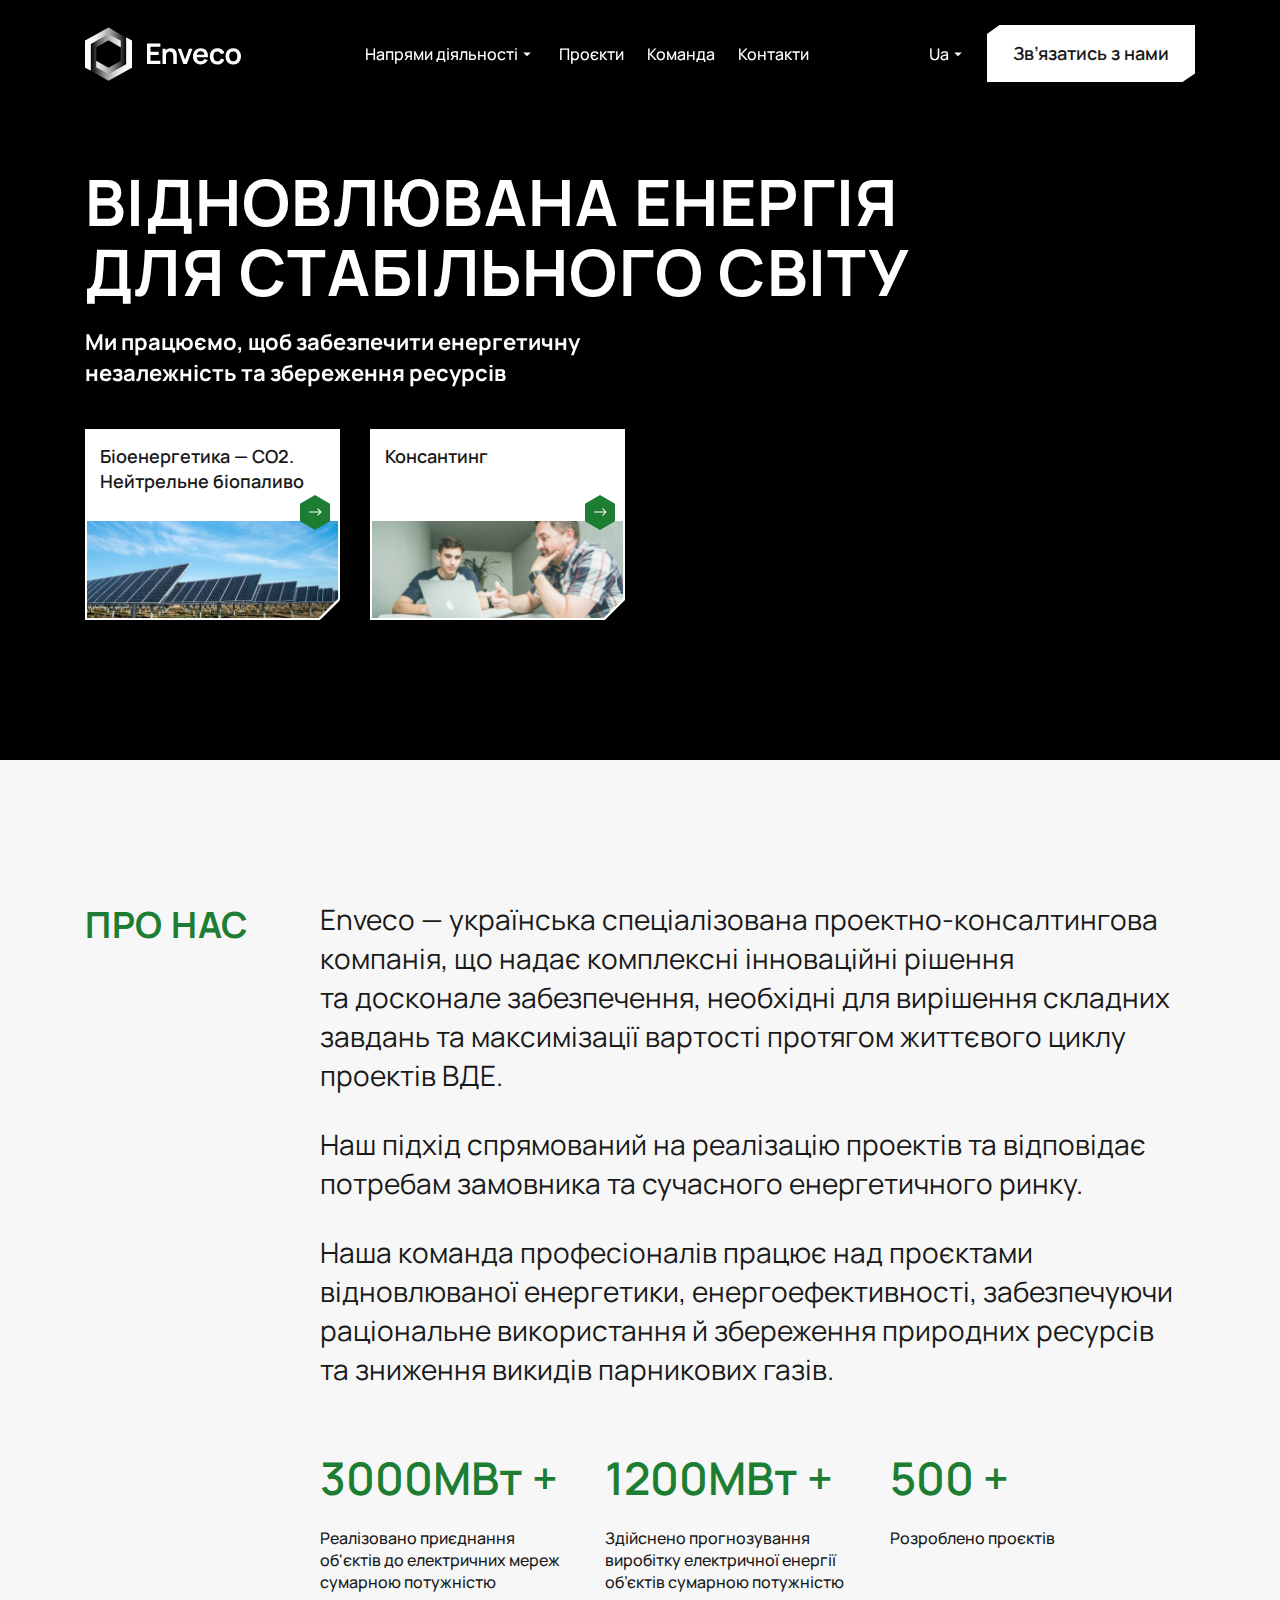
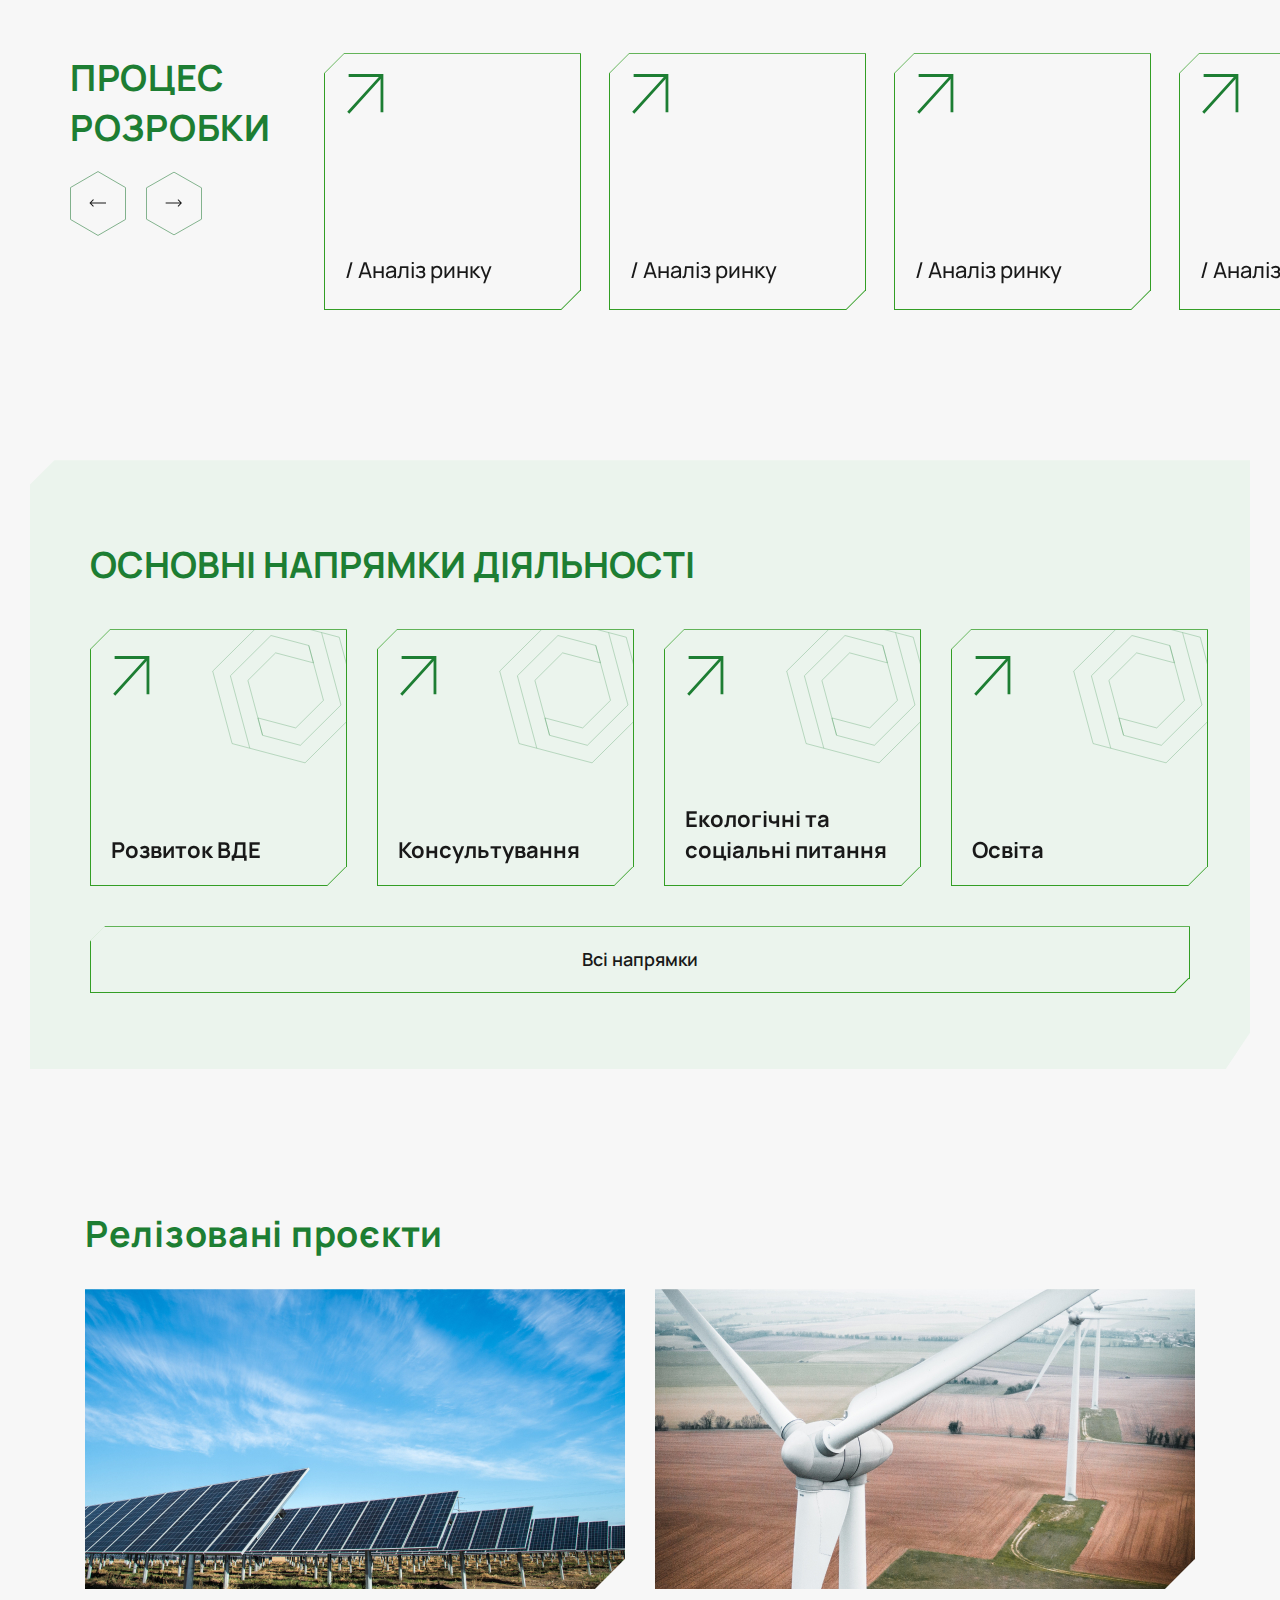
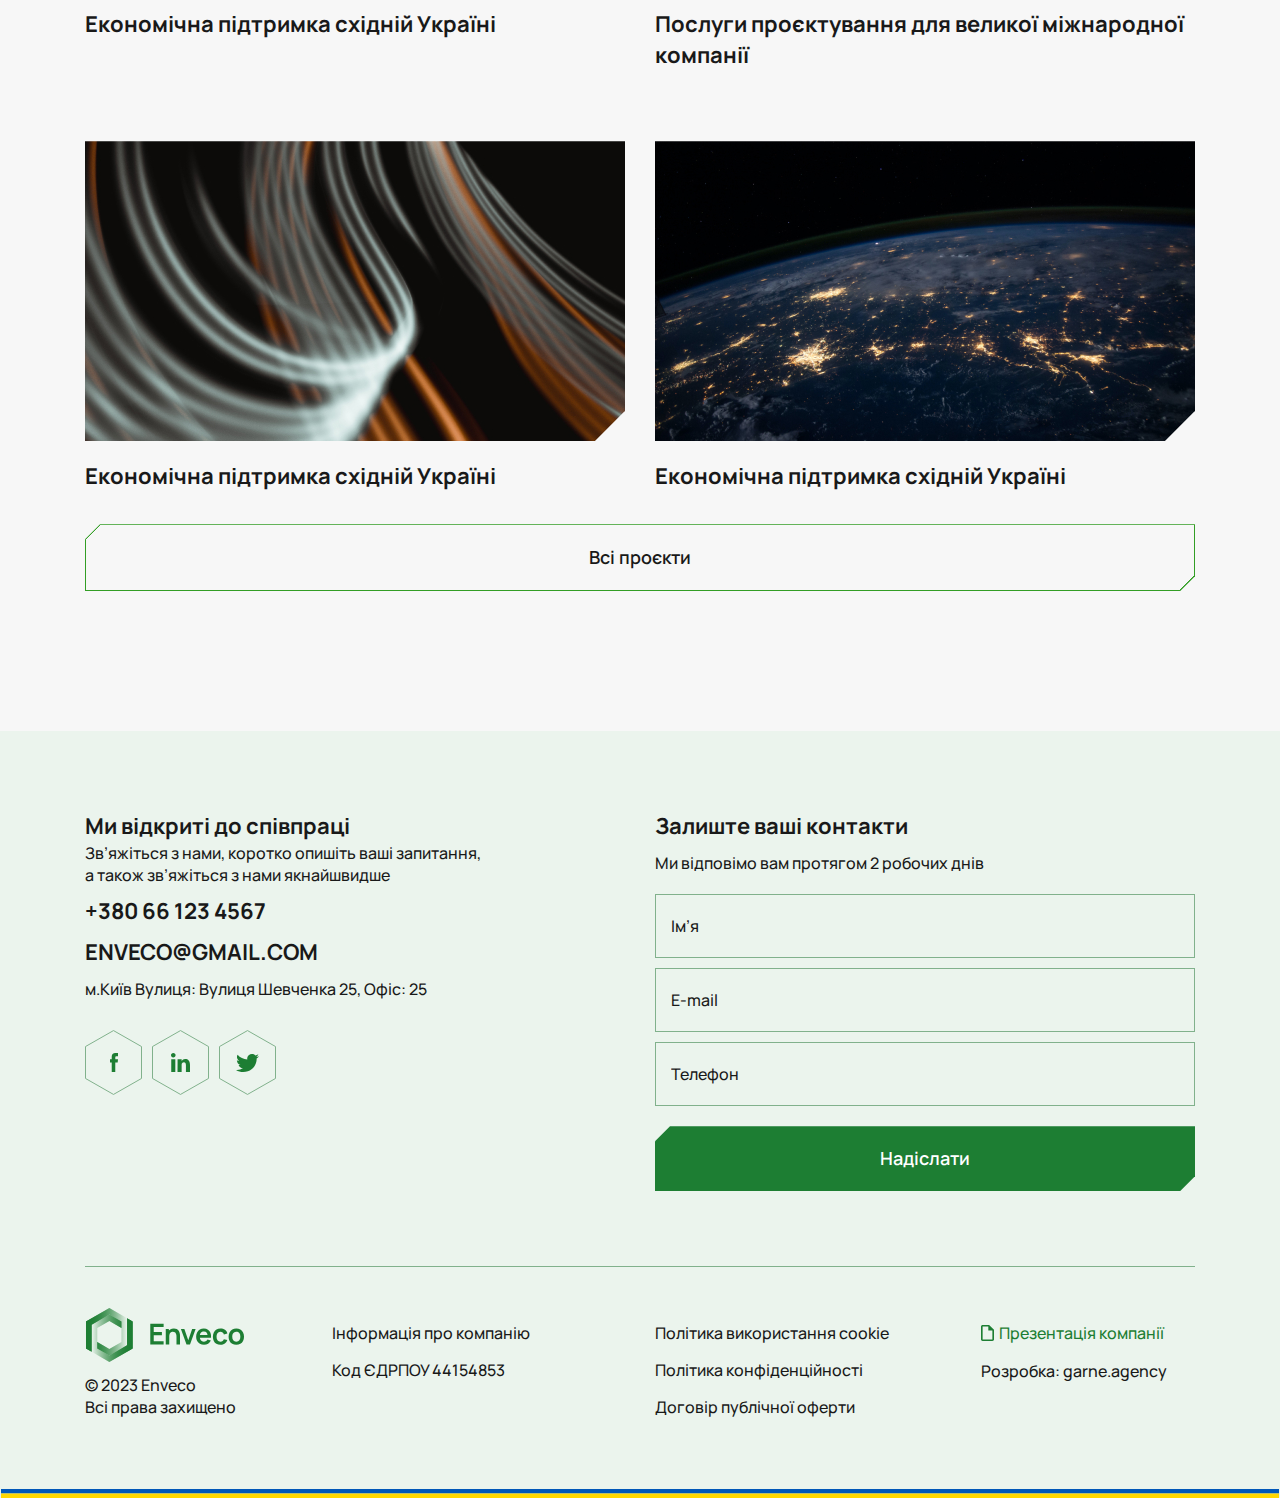
==== app/index.html @ 88c65676 "final commit" ====
<!DOCTYPE html>
<html lang="ua" class="page">

<head>
  <meta charset="UTF-8">
  <meta name="viewport" content="width=device-width, initial-scale=1.0">
  <link rel="shortcut icon" href="favicon.ico" type="image/x-icon">
  <meta http-equiv="X-UA-Compatible" content="ie=edge">
  <meta name="theme-color" content="#111111">
  <title>Enveco New Site</title>
  <link rel="preload" href="fonts/ManropeRegular.woff2" as="font" type="font/woff2" crossorigin>

  <link rel="stylesheet" href="https://cdn.jsdelivr.net/npm/swiper@10/swiper-bundle.min.css" />

  <link rel="stylesheet" href="css/vendor.css">
  <link rel="stylesheet" href="css/main.css">

  <script src="https://code.jquery.com/jquery-3.6.0.min.js"></script>

  <script defer src="https://cdn.jsdelivr.net/npm/swiper@10/swiper-bundle.min.js"></script>
  <script defer src="js/main.js"></script>

</head>

<body>

  <main id="page1Identifier">
    <section class="intro">
  <div class="video-container">
    <div class="video-container__iframe">
      <iframe
        src="https://player.vimeo.com/video/568232046?h=0afc923fd8&autoplay=1&loop=1&muted=1&controls=0"
        width="3556"
        height="2000"
        frameborder="0"
        allow="autoplay; fullscreen; picture-in-picture"
        frameborder="0"
        allow="autoplay; fullscreen; picture-in-picture"
        webkitallowfullscreen
        mozallowfullscreen
        allowfullscreen
      ></iframe>
    </div>
  </div>

  <!-- =============СТАРЕ=============== -->

  <!-- <div class="video-container">
        <div>
            <iframe src="https://player.vimeo.com/video/568232046?h=0afc923fd8&autoplay=1&loop=1&muted=1&controls=0"
                style="position:absolute;top:0;left:0;width:100%;height:100%;" frameborder="0"
                allow="autoplay; fullscreen; picture-in-picture" webkitallowfullscreen allowfullscreen
                mozallowfullscreen></iframe>
        </div>
        <script src="https://player.vimeo.com/api/player.js"></script>

    </div> -->
  <!-- =============СТАРЕ=============== -->

  <div class="header-main">
    <div class="container header-container">
      <a href="/">
        <img src="./img/logo.svg" alt="Enveco" />
      </a>

      <nav class="header__nav">
        <ul>
          <div class="menu-wrap-activity">
            <ul class="menu-activity">
              <li class="menu-item-activity">
                <a href="pageActivity.html"
                  >Напрями діяльності
                  <span>
                    <img src="./img/arrowDrop.svg" alt="" />
                  </span>
                </a>
                <ul class="drop-menu-activity">
                  <li class="drop-menu-item-activity">
                    <a href="#">Біоенергетика</a>
                  </li>
                  <li class="drop-menu-item-activity">
                    <a href="#">Вітроенергетика</a>
                  </li>
                  <li class="drop-menu-item-activity">
                    <a href="#">Сонячна енергія</a>
                  </li>
                  <li class="drop-menu-item-activity">
                    <a href="#">Гідроенергетика</a>
                  </li>
                  <li class="drop-menu-item-activity">
                    <a href="#">Консультування</a>
                  </li>
                  <li class="drop-menu-item-activity">
                    <a href="#">Біоенергетика</a>
                  </li>
                  <li class="drop-menu-item-activity">
                    <a href="#">Вітроенергетика</a>
                  </li>
                  <li class="drop-menu-item-activity">
                    <a href="#">Сонячна енергія</a>
                  </li>
                  <li class="drop-menu-item-activity">
                    <a href="#">Гідроенергетика</a>
                  </li>
                  <li class="drop-menu-item-activity">
                    <a href="#">Консультування</a>
                  </li>
                </ul>
              </li>
            </ul>
          </div>

          <li>
            <a title="Проєкти" href="pageProjects.html"> Проєкти </a>
          </li>

          <li>
            <a title="Команда" href="pageTeam.html"> Команда </a>
          </li>

          <li>
            <a title="Контакти" href="#!"> Контакти </a>
          </li>
        </ul>
      </nav>

      <div class="header__btn">
        <div class="header__btn-lang">
          <div class="menu-wrap">
            <ul class="menu">
              <li class="menu-item">
                <a href="#"
                  >Ua
                  <span>
                    <img src="./img/arrowDrop.svg" alt="" />
                  </span>
                </a>
                <ul class="drop-menu">
                  <li class="drop-menu-item">
                    <a href="#">Ua</a>
                  </li>
                  <li class="drop-menu-item">
                    <a href="#">En</a>
                  </li>
                </ul>
              </li>
            </ul>
          </div>
        </div>

        <div class="header__btn-link">
          <a title="Зв'язатись з нами" target="_blank" href="#!">
            <span>Зв’язатись з нами</span>
          </a>
        </div>
      </div>

      <div class="header__burger">
        <span class="burger-text"> Меню </span>

        <span class="burger-img">
          <img src="./img/burger-item.svg" alt="Burger" />
        </span>
      </div>
    </div>
  </div>

  <div class="container">
    <div class="intro__content">
      <div class="intro__content-title">
        <h1>
          Відновлювана енергія <br />
          для стабільного світу
        </h1>
        <p>
          Ми працюємо, щоб забезпечити енергетичну незалежність та збереження
          ресурсів
        </p>
      </div>

      <div class="intro__content-cards">
        <!-- 1 -->

        <a href="#!" class="intro__content-cards__item">
          <div class="intro__content-cards__item-title">
            <h3>Біоенергетика — CO2. Нейтрельне біопаливо</h3>
          </div>

          <div class="cards__item-photo__thumb">
            <img src="./img/cardsIcon.svg" alt="Link" />
          </div>

          <div class="intro__content-cards__item-photo">
            <img
              src="./img/introCard-1.jpg"
              alt="Біоенергетика - CO2. Нейтрельне біопаливо"
            />
          </div>
        </a>

        <!-- 2 -->
        <a href="#!" class="intro__content-cards__item">
          <div class="intro__content-cards__item-title">
            <h3>Консантинг</h3>
          </div>

          <div class="cards__item-photo__thumb">
            <img src="./img/cardsIcon.svg" alt="Link" />
          </div>

          <div class="intro__content-cards__item-photo">
            <img src="./img/introCard-2.png" alt="Консантинг" />
          </div>
        </a>
      </div>
    </div>
  </div>
</section>

<section class="about">
  <div class="container">
    <div class="about__content">
      <div class="about__content-title">
        <h2>Про нас</h2>
      </div>

      <div class="about__content-descr">
        <div class="about__content-descr__subtitle">
          <p>
            Enveco — українська спеціалізована проектно-консалтингова компанія,
            що надає комплексні інноваційні рішення та досконале забезпечення,
            необхідні для вирішення складних завдань та максимізації вартості
            протягом життєвого циклу проектів ВДЕ.
          </p>

          <p>
            Наш підхід спрямований на реалізацію проектів та відповідає потребам
            замовника та сучасного енергетичного ринку.
          </p>

          <p>
            Наша команда професіоналів працює над проєктами відновлюваної
            енергетики, енергоефективності, забезпечуючи раціональне
            використання й збереження природних ресурсів та зниження викидів
            парникових газів.
          </p>
        </div>

        <div class="about__content-descr__cards">
          <div class="about__content-descr__cards-item">
            <h3>3000МВт +</h3>
            <p>
              Реалізовано приєднання об'єктів до електричних мереж сумарною
              потужністю
            </p>
          </div>

          <div class="about__content-descr__cards-item">
            <h3>1200МВт +</h3>
            <p>
              Здійснено прогнозування виробітку електричної енергії об’єктів
              сумарною потужністю
            </p>
          </div>

          <div class="about__content-descr__cards-item">
            <h3>500 +</h3>
            <p>Розроблено проєктів</p>
          </div>
        </div>
      </div>
    </div>
  </div>
</section>

<section class="develop">
  <div class="develop-container">
    <div class="develop__title">
      <h2>Процес розробки</h2>
    </div>

    <div class="card-slider swiper-container">
      <div class="card-slider__wrapper swiper-wrapper">
        <div class="card-slider__slide swiper-slide">
          <div class="card-slider__item">
            <a href="#!">
              <div class="cards-arrow">
                <svg
                  width="40"
                  height="43"
                  viewBox="0 0 40 43"
                  fill="none"
                  xmlns="http://www.w3.org/2000/svg"
                >
                  <path
                    d="M2.99805 40.5241L36.4291 3.60449"
                    stroke="#1D7E33"
                    stroke-width="2.99962"
                    stroke-linecap="square"
                  />
                  <path
                    d="M3.90674 1.60889H38.237V39.5215"
                    stroke="#1D7E33"
                    stroke-width="2.99962"
                    stroke-linecap="square"
                  />
                </svg>
              </div>
              <h3>/ Аналіз ринку</h3>
            </a>
          </div>
        </div>
        <div class="card-slider__slide swiper-slide">
          <div class="card-slider__item">
            <a href="#!">
              <div class="cards-arrow">
                <svg
                  width="40"
                  height="43"
                  viewBox="0 0 40 43"
                  fill="none"
                  xmlns="http://www.w3.org/2000/svg"
                >
                  <path
                    d="M2.99805 40.5241L36.4291 3.60449"
                    stroke="#1D7E33"
                    stroke-width="2.99962"
                    stroke-linecap="square"
                  />
                  <path
                    d="M3.90674 1.60889H38.237V39.5215"
                    stroke="#1D7E33"
                    stroke-width="2.99962"
                    stroke-linecap="square"
                  />
                </svg>
              </div>
              <h3>/ Аналіз ринку</h3>
            </a>
          </div>
        </div>
        <div class="card-slider__slide swiper-slide">
          <div class="card-slider__item">
            <a href="#!">
              <div class="cards-arrow">
                <svg
                  width="40"
                  height="43"
                  viewBox="0 0 40 43"
                  fill="none"
                  xmlns="http://www.w3.org/2000/svg"
                >
                  <path
                    d="M2.99805 40.5241L36.4291 3.60449"
                    stroke="#1D7E33"
                    stroke-width="2.99962"
                    stroke-linecap="square"
                  />
                  <path
                    d="M3.90674 1.60889H38.237V39.5215"
                    stroke="#1D7E33"
                    stroke-width="2.99962"
                    stroke-linecap="square"
                  />
                </svg>
              </div>
              <h3>/ Аналіз ринку</h3>
            </a>
          </div>
        </div>
        <div class="card-slider__slide swiper-slide">
          <div class="card-slider__item">
            <a href="#!">
              <div class="cards-arrow">
                <svg
                  width="40"
                  height="43"
                  viewBox="0 0 40 43"
                  fill="none"
                  xmlns="http://www.w3.org/2000/svg"
                >
                  <path
                    d="M2.99805 40.5241L36.4291 3.60449"
                    stroke="#1D7E33"
                    stroke-width="2.99962"
                    stroke-linecap="square"
                  />
                  <path
                    d="M3.90674 1.60889H38.237V39.5215"
                    stroke="#1D7E33"
                    stroke-width="2.99962"
                    stroke-linecap="square"
                  />
                </svg>
              </div>
              <h3>/ Аналіз ринку</h3>
            </a>
          </div>
        </div>
        <div class="card-slider__slide swiper-slide">
          <div class="card-slider__item">
            <a href="#!">
              <div class="cards-arrow">
                <svg
                  width="40"
                  height="43"
                  viewBox="0 0 40 43"
                  fill="none"
                  xmlns="http://www.w3.org/2000/svg"
                >
                  <path
                    d="M2.99805 40.5241L36.4291 3.60449"
                    stroke="#1D7E33"
                    stroke-width="2.99962"
                    stroke-linecap="square"
                  />
                  <path
                    d="M3.90674 1.60889H38.237V39.5215"
                    stroke="#1D7E33"
                    stroke-width="2.99962"
                    stroke-linecap="square"
                  />
                </svg>
              </div>
              <h3>/ Аналіз ринку</h3>
            </a>
          </div>
        </div>
        <div class="card-slider__slide swiper-slide">
          <div class="card-slider__item">
            <a href="#!">
              <div class="cards-arrow">
                <svg
                  width="40"
                  height="43"
                  viewBox="0 0 40 43"
                  fill="none"
                  xmlns="http://www.w3.org/2000/svg"
                >
                  <path
                    d="M2.99805 40.5241L36.4291 3.60449"
                    stroke="#1D7E33"
                    stroke-width="2.99962"
                    stroke-linecap="square"
                  />
                  <path
                    d="M3.90674 1.60889H38.237V39.5215"
                    stroke="#1D7E33"
                    stroke-width="2.99962"
                    stroke-linecap="square"
                  />
                </svg>
              </div>
              <h3>/ Аналіз ринку</h3>
            </a>
          </div>
        </div>
        <div class="card-slider__slide swiper-slide">
          <div class="card-slider__item">
            <a href="#!">
              <div class="cards-arrow">
                <svg
                  width="40"
                  height="43"
                  viewBox="0 0 40 43"
                  fill="none"
                  xmlns="http://www.w3.org/2000/svg"
                >
                  <path
                    d="M2.99805 40.5241L36.4291 3.60449"
                    stroke="#1D7E33"
                    stroke-width="2.99962"
                    stroke-linecap="square"
                  />
                  <path
                    d="M3.90674 1.60889H38.237V39.5215"
                    stroke="#1D7E33"
                    stroke-width="2.99962"
                    stroke-linecap="square"
                  />
                </svg>
              </div>
              <h3>/ Аналіз ринку</h3>
            </a>
          </div>
        </div>
        <div class="card-slider__slide swiper-slide">
          <div class="card-slider__item">
            <a href="#!">
              <div class="cards-arrow">
                <svg
                  width="40"
                  height="43"
                  viewBox="0 0 40 43"
                  fill="none"
                  xmlns="http://www.w3.org/2000/svg"
                >
                  <path
                    d="M2.99805 40.5241L36.4291 3.60449"
                    stroke="#1D7E33"
                    stroke-width="2.99962"
                    stroke-linecap="square"
                  />
                  <path
                    d="M3.90674 1.60889H38.237V39.5215"
                    stroke="#1D7E33"
                    stroke-width="2.99962"
                    stroke-linecap="square"
                  />
                </svg>
              </div>
              <h3>/ Аналіз ринку</h3>
            </a>
          </div>
        </div>
      </div>

      <div class="card-slider__pagination">
        <div class="swiper-button-prev">
          <svg
            width="56"
            height="65"
            viewBox="0 0 56 65"
            fill="none"
            xmlns="http://www.w3.org/2000/svg"
          >
            <g clip-path="url(#clip0_655_4681)">
              <path
                class="stroke-border"
                d="M55.5 48.4621L28 64.4219L0.500001 48.4621L0.500004 16.5379L28 0.5781L55.5 16.5379L55.5 48.4621Z"
                stroke="#81B18C"
              />
              <path
                class="fill-arrow"
                d="M19.6464 31.6464C19.4512 31.8417 19.4512 32.1583 19.6464 32.3536L22.8284 35.5355C23.0237 35.7308 23.3403 35.7308 23.5355 35.5355C23.7308 35.3403 23.7308 35.0237 23.5355 34.8284L20.7071 32L23.5355 29.1716C23.7308 28.9763 23.7308 28.6597 23.5355 28.4645C23.3403 28.2692 23.0237 28.2692 22.8284 28.4645L19.6464 31.6464ZM36 31.5L20 31.5L20 32.5L36 32.5L36 31.5Z"
                fill="#191919"
              />
            </g>
            <defs>
              <clipPath id="clip0_655_4681">
                <rect
                  width="56"
                  height="65"
                  fill="white"
                  transform="translate(56 65) rotate(-180)"
                />
              </clipPath>
            </defs>
          </svg>
        </div>

        <div class="swiper-button-next">
          <svg
            width="57"
            height="65"
            viewBox="0 0 57 65"
            fill="none"
            xmlns="http://www.w3.org/2000/svg"
          >
            <g clip-path="url(#clip0_655_4688)">
              <path
                class="stroke-border"
                d="M0.5 16.5405L28.5 0.575565L56.5 16.5405L56.5 48.4595L28.5 64.4244L0.5 48.4595L0.5 16.5405Z"
                stroke="#81B18C"
              />
              <path
                class="fill-arrow"
                d="M36.3536 32.3536C36.5488 32.1583 36.5488 31.8417 36.3536 31.6464L33.1716 28.4645C32.9763 28.2692 32.6597 28.2692 32.4645 28.4645C32.2692 28.6597 32.2692 28.9763 32.4645 29.1716L35.2929 32L32.4645 34.8284C32.2692 35.0237 32.2692 35.3403 32.4645 35.5355C32.6597 35.7308 32.9763 35.7308 33.1716 35.5355L36.3536 32.3536ZM20 32.5L36 32.5L36 31.5L20 31.5L20 32.5Z"
                fill="#191919"
              />
            </g>
            <defs>
              <clipPath id="clip0_655_4688">
                <rect width="57" height="65" fill="white" />
              </clipPath>
            </defs>
          </svg>
        </div>
      </div>
    </div>
  </div>
</section>

<section class="activity">
  <div class="activity-container">
    <div class="container">
      <div class="activity__content">
        <div class="activity__content-title">
          <h2>Основні напрямки діяльності</h2>
        </div>

        <div class="card-slider__activity swiper-container">
          <div class="activity__content-cards swiper-wrapper">
            <div class="activity__content-cards__item swiper-slide">
              <a href="#!">
                <div class="cards-arrow">
                  <svg
                    width="40"
                    height="43"
                    viewBox="0 0 40 43"
                    fill="none"
                    xmlns="http://www.w3.org/2000/svg"
                  >
                    <path
                      d="M2.99805 40.5241L36.4291 3.60449"
                      stroke="#1D7E33"
                      stroke-width="2.99962"
                      stroke-linecap="square"
                    />
                    <path
                      d="M3.90674 1.60889H38.237V39.5215"
                      stroke="#1D7E33"
                      stroke-width="2.99962"
                      stroke-linecap="square"
                    />
                  </svg>
                </div>

                <div class="cards-symbol">
                  <svg
                    width="143"
                    height="150"
                    viewBox="0 0 143 150"
                    fill="none"
                    xmlns="http://www.w3.org/2000/svg"
                  >
                    <g opacity="0.5" clip-path="url(#clip0_948_854)">
                      <path
                        d="M46.7982 118.243L27.3865 45.7971L67.971 5.50779L105.774 15.4909M46.7982 118.243L29.1173 113.573L9.70559 41.127L63.2671 -12.0471L118.56 2.55422M46.7982 118.243L63.4211 122.632L64.2892 122.86L102.09 132.842L155.654 79.6671L136.242 7.22156L118.56 2.55422M105.774 15.4909L120.481 70.3775L92.734 97.9248L54.9327 87.9412L59.5855 105.305M105.774 15.4909L110.426 32.8509L72.6231 22.8698L44.8775 50.4146L59.5855 105.305M59.5855 105.305L97.3862 115.287L137.971 74.9977L118.56 2.55422"
                        stroke="#1D7E33"
                        stroke-width="0.5"
                      />
                    </g>
                    <defs>
                      <clipPath id="clip0_948_854">
                        <rect width="143" height="150" fill="white" />
                      </clipPath>
                    </defs>
                  </svg>
                </div>

                <h3>Розвиток ВДЕ</h3>
              </a>
            </div>

            <div class="swiper-slide activity__content-cards__item">
              <a href="#!">
                <div class="cards-arrow">
                  <svg
                    width="40"
                    height="43"
                    viewBox="0 0 40 43"
                    fill="none"
                    xmlns="http://www.w3.org/2000/svg"
                  >
                    <path
                      d="M2.99805 40.5241L36.4291 3.60449"
                      stroke="#1D7E33"
                      stroke-width="2.99962"
                      stroke-linecap="square"
                    />
                    <path
                      d="M3.90674 1.60889H38.237V39.5215"
                      stroke="#1D7E33"
                      stroke-width="2.99962"
                      stroke-linecap="square"
                    />
                  </svg>
                </div>

                <div class="cards-symbol">
                  <svg
                    width="143"
                    height="150"
                    viewBox="0 0 143 150"
                    fill="none"
                    xmlns="http://www.w3.org/2000/svg"
                  >
                    <g opacity="0.5" clip-path="url(#clip0_948_854)">
                      <path
                        d="M46.7982 118.243L27.3865 45.7971L67.971 5.50779L105.774 15.4909M46.7982 118.243L29.1173 113.573L9.70559 41.127L63.2671 -12.0471L118.56 2.55422M46.7982 118.243L63.4211 122.632L64.2892 122.86L102.09 132.842L155.654 79.6671L136.242 7.22156L118.56 2.55422M105.774 15.4909L120.481 70.3775L92.734 97.9248L54.9327 87.9412L59.5855 105.305M105.774 15.4909L110.426 32.8509L72.6231 22.8698L44.8775 50.4146L59.5855 105.305M59.5855 105.305L97.3862 115.287L137.971 74.9977L118.56 2.55422"
                        stroke="#1D7E33"
                        stroke-width="0.5"
                      />
                    </g>
                    <defs>
                      <clipPath id="clip0_948_854">
                        <rect width="143" height="150" fill="white" />
                      </clipPath>
                    </defs>
                  </svg>
                </div>

                <h3>Консультування</h3>
              </a>
            </div>

            <div class="swiper-slide activity__content-cards__item">
              <a href="#!">
                <div class="cards-arrow">
                  <svg
                    width="40"
                    height="43"
                    viewBox="0 0 40 43"
                    fill="none"
                    xmlns="http://www.w3.org/2000/svg"
                  >
                    <path
                      d="M2.99805 40.5241L36.4291 3.60449"
                      stroke="#1D7E33"
                      stroke-width="2.99962"
                      stroke-linecap="square"
                    />
                    <path
                      d="M3.90674 1.60889H38.237V39.5215"
                      stroke="#1D7E33"
                      stroke-width="2.99962"
                      stroke-linecap="square"
                    />
                  </svg>
                </div>

                <div class="cards-symbol">
                  <svg
                    width="143"
                    height="150"
                    viewBox="0 0 143 150"
                    fill="none"
                    xmlns="http://www.w3.org/2000/svg"
                  >
                    <g opacity="0.5" clip-path="url(#clip0_948_854)">
                      <path
                        d="M46.7982 118.243L27.3865 45.7971L67.971 5.50779L105.774 15.4909M46.7982 118.243L29.1173 113.573L9.70559 41.127L63.2671 -12.0471L118.56 2.55422M46.7982 118.243L63.4211 122.632L64.2892 122.86L102.09 132.842L155.654 79.6671L136.242 7.22156L118.56 2.55422M105.774 15.4909L120.481 70.3775L92.734 97.9248L54.9327 87.9412L59.5855 105.305M105.774 15.4909L110.426 32.8509L72.6231 22.8698L44.8775 50.4146L59.5855 105.305M59.5855 105.305L97.3862 115.287L137.971 74.9977L118.56 2.55422"
                        stroke="#1D7E33"
                        stroke-width="0.5"
                      />
                    </g>
                    <defs>
                      <clipPath id="clip0_948_854">
                        <rect width="143" height="150" fill="white" />
                      </clipPath>
                    </defs>
                  </svg>
                </div>

                <h3>
                  Екологічні та <br />
                  соціальні питання
                </h3>
              </a>
            </div>

            <div class="swiper-slide activity__content-cards__item">
              <a href="#!">
                <div class="cards-arrow">
                  <svg
                    width="40"
                    height="43"
                    viewBox="0 0 40 43"
                    fill="none"
                    xmlns="http://www.w3.org/2000/svg"
                  >
                    <path
                      d="M2.99805 40.5241L36.4291 3.60449"
                      stroke="#1D7E33"
                      stroke-width="2.99962"
                      stroke-linecap="square"
                    />
                    <path
                      d="M3.90674 1.60889H38.237V39.5215"
                      stroke="#1D7E33"
                      stroke-width="2.99962"
                      stroke-linecap="square"
                    />
                  </svg>
                </div>

                <div class="cards-symbol">
                  <svg
                    width="143"
                    height="150"
                    viewBox="0 0 143 150"
                    fill="none"
                    xmlns="http://www.w3.org/2000/svg"
                  >
                    <g opacity="0.5" clip-path="url(#clip0_948_854)">
                      <path
                        d="M46.7982 118.243L27.3865 45.7971L67.971 5.50779L105.774 15.4909M46.7982 118.243L29.1173 113.573L9.70559 41.127L63.2671 -12.0471L118.56 2.55422M46.7982 118.243L63.4211 122.632L64.2892 122.86L102.09 132.842L155.654 79.6671L136.242 7.22156L118.56 2.55422M105.774 15.4909L120.481 70.3775L92.734 97.9248L54.9327 87.9412L59.5855 105.305M105.774 15.4909L110.426 32.8509L72.6231 22.8698L44.8775 50.4146L59.5855 105.305M59.5855 105.305L97.3862 115.287L137.971 74.9977L118.56 2.55422"
                        stroke="#1D7E33"
                        stroke-width="0.5"
                      />
                    </g>
                    <defs>
                      <clipPath id="clip0_948_854">
                        <rect width="143" height="150" fill="white" />
                      </clipPath>
                    </defs>
                  </svg>
                </div>

                <h3>Освіта</h3>
              </a>
            </div>
          </div>
        </div>

        <div class="activity__content-link">
          <a title="Всі напрямки" target="_blank" href="#!">
            <span>Всі напрямки</span>
          </a>
        </div>
      </div>
    </div>
  </div>
</section>

<section class="project">
  <div class="container">
    <div class="project__content">
      <div class="project__content-title">
        <h2>Релізовані проєкти</h2>
      </div>

      <div class="project__content-cards">
        <!-- 1 -->
        <div class="project__content-cards__item">
          <a href="#!">
            <div class="project__content-cards__item-img">
              <img
                src="./img/projectCard-1.jpg"
                alt="Економічна підтримка східній Україні"
              />
            </div>

            <div class="project__content-cards__item-descr">
              <h4>Економічна підтримка східній Україні</h4>
            </div>
          </a>
        </div>

        <!-- 2 -->
        <div class="project__content-cards__item">
          <a href="#!">
            <div class="project__content-cards__item-img">
              <img
                src="./img/projectCard-2.jpg"
                alt="Послуги проєктування для великої міжнародної компанії"
              />
            </div>

            <div class="project__content-cards__item-descr">
              <h4>Послуги проєктування для великої міжнародної компанії</h4>
            </div>
          </a>
        </div>

        <!-- 3 -->
        <div class="project__content-cards__item">
          <a href="#!">
            <div class="project__content-cards__item-img">
              <img
                src="./img/projectCard-3.jpg"
                alt="Економічна підтримка східній Україні"
              />
            </div>

            <div class="project__content-cards__item-descr">
              <h4>Економічна підтримка східній Україні</h4>
            </div>
          </a>
        </div>

        <!-- 4 -->
        <div class="project__content-cards__item">
          <a href="#!">
            <div class="project__content-cards__item-img">
              <img
                src="./img/projectCard-4.jpg"
                alt="Економічна підтримка східній Україні"
              />
            </div>

            <div class="project__content-cards__item-descr">
              <h4>Економічна підтримка східній Україні</h4>
            </div>
          </a>
        </div>
      </div>

      <div class="project__content-link">
        <a title="Всі проєкти" target="_blank" href="#!">
          <span>Всі проєкти</span>
        </a>
      </div>
    </div>
  </div>
</section>

<!-- MOBILE MENU -->
<div class="mobile-menu">
  <div class="mobile-menu__content">
    <div class="mobile-menu__content-header">
      <a href="/">
        <img src="./img/footer-logo.svg" alt="Logo" />
      </a>

      <div class="mobile-menu__content-header__close">
        <img src="./img/close-icon.svg" alt="Close" />
      </div>
    </div>

    <div class="mobile-menu__content-items">
      <div class="mobile-menu__content-list">
        <a href="#!" class="accordion">
          Напрями діяльності

          <span>
            <img src="./img/mobile-drop.svg" alt="Drop" />
          </span>
        </a>
        <div class="accordionDrop">
          <ul>
            <li>
              <a href="#!">Біоенергетика</a>
            </li>
            <li>
              <a href="#!">Вітроенергетика</a>
            </li>
            <li>
              <a href="#!">Сонячна енергія</a>
            </li>
            <li>
              <a href="#!">Гідроенергетика</a>
            </li>
            <li>
              <a href="#!">Консультування</a>
            </li>
            <li>
              <a href="#!">Екологія</a>
            </li>
            <li>
              <a href="#!">Освіта</a>
            </li>
            <li>
              <a href="#!">Соціальні питання</a>
            </li>

            <li>
              <a href="pageActivity.html"> Всі напрями </a>
            </li>
          </ul>
        </div>
      </div>

      <ul>
        <li>
          <a href="./pageProjects.html">Проєкти</a>
        </li>
        <li>
          <a href="pageTeam.html">Команда</a>
        </li>
        <li>
          <a href="#!">Контакти</a>
        </li>
      </ul>
    </div>

    <div class="custom-select">
      <a href="#!" class="select-header">
        <div class="select-text">En</div>

        <span>
          <img src="./img/mobile-drop.svg" alt="Drop" />
        </span>
      </a>
      <ul class="select-options">
        <li class="selected">En</li>
        <li>Ua</li>
      </ul>
    </div>

    <div class="mobile-menu__content-btn">
      <a href="#!">
        <span> Зв’язатись з нами </span>
      </a>
    </div>
  </div>
</div>
<!-- MOBILE MENU -->

  </main>
  <!-- footer -->
  <footer class="footer">
  <div class="footer-ua">
    <img src="./img/ua.svg" alt="UA">
  </div>

  <div class="container">
    <div class="footer__head">
      <div class="footer__head-contact">

        <div class="footer__head-contact__title">
          <h4>Ми відкриті до співпраці</h4>
          <p>
            Зв’яжіться з нами, коротко опишіть ваші запитання, <br>
            а також зв’яжіться з нами якнайшвидше
          </p>
        </div>

        <div class="footer__head-contact__link">
          <a title="Зателефонувати" target="_blank" class="link-tel" href="tel:+380661234567">
            +380 66 123 4567
          </a>

          <a class="main-link" title="Надіслати листа" target="_blank" class="link-mail" href="mailto:enveсo@gmail.com">
            envесo@gmail.com
          </a>

          <a class="location-link" title="Адреса" target="_blank" href="#!">
            м.Київ Вулиця: Вулиця Шевченка 25, Офіс: 25
          </a>

        </div>

        <div class="footer__head-contact__soc">
          <div class="footer__head-contact__soc-item">

            <a title="Facebook" target="_blank" href="#!">
              <svg width="57" height="65" viewBox="0 0 57 65" fill="none" xmlns="http://www.w3.org/2000/svg">
                <g clip-path="url(#clip0_654_4902)">
                  <path class="border-svg"
                    d="M56.5 48.4595L28.5 64.4244L0.499998 48.4595L0.5 16.5405L28.5 0.575574L56.5 16.5405L56.5 48.4595Z"
                    stroke="#81B18C" />
                  <path class="fill-svg"
                    d="M27.6367 23.9786C28.3063 23.2733 29.2542 23.0335 30.1526 23.0058C31.1008 22.9965 32.0489 23.0012 32.9969 23.0012C33.001 24.1122 33.001 25.2186 32.9969 26.3297C32.3857 26.3297 31.7701 26.3297 31.1589 26.3297C30.7721 26.3019 30.373 26.6293 30.3023 27.0581C30.2939 27.8005 30.2981 28.5425 30.2981 29.2848C31.1962 29.2895 32.0946 29.2848 32.9927 29.2895C32.9262 30.3635 32.8057 31.4332 32.6643 32.4936C31.87 32.5029 31.0757 32.4936 30.2814 32.4983C30.2731 35.6654 30.2856 38.8279 30.2773 41.9954C29.0961 42 27.9194 41.9907 26.7383 42C26.7174 38.8329 26.7383 35.6657 26.7258 32.4983C26.1519 32.4936 25.5739 32.5029 25 32.4936C25.0042 31.4286 25 30.3638 25 29.3034C25.5739 29.2941 26.1519 29.3034 26.7258 29.2987C26.7425 28.266 26.7091 27.2287 26.7425 26.1961C26.8051 25.371 27.0837 24.5457 27.6367 23.9786Z"
                    fill="#1D7E33" />
                </g>
                <defs>
                  <clipPath id="clip0_654_4902">
                    <rect width="57" height="65" fill="white" transform="translate(57 65) rotate(-180)" />
                  </clipPath>
                </defs>
              </svg>
            </a>

          </div>

          <div class="footer__head-contact__soc-item">

            <a title="LinkedIn" target="_blank" href="#!">
              <svg width="57" height="65" viewBox="0 0 57 65" fill="none" xmlns="http://www.w3.org/2000/svg">
                <g clip-path="url(#clip0_654_4901)">
                  <path class="border-svg"
                    d="M56.5 48.4595L28.5 64.4244L0.499998 48.4595L0.5 16.5405L28.5 0.575574L56.5 16.5405L56.5 48.4595Z"
                    stroke="#81B18C" />
                  <path class="fill-svg" fill-rule="evenodd" clip-rule="evenodd"
                    d="M23.3133 42V29.1801H19.2408V41.9999H23.3133V42ZM21.2774 27.4304C22.6972 27.4304 23.5815 26.4452 23.5815 25.215C23.5547 23.9574 22.6972 23 21.3041 23C19.9107 23 19 23.9575 19 25.215C19 26.4452 19.8839 27.4304 21.2506 27.4304L21.2774 27.4304ZM25.5672 42C25.5672 42 25.6207 30.3829 25.5672 29.1801H29.6404V31.0393H29.6133C30.1489 30.1644 31.1138 28.8791 33.3107 28.8791C35.991 28.8791 37.9999 30.7114 37.9999 34.6492V42H33.9275V35.1417C33.9275 33.4185 33.3382 32.2425 31.864 32.2425C30.7391 32.2425 30.0687 33.0353 29.7743 33.8016C29.6666 34.0744 29.6404 34.4575 29.6404 34.8407V42H25.5672Z"
                    fill="#1D7E33" />
                </g>
                <defs>
                  <clipPath id="clip0_654_4901">
                    <rect width="57" height="65" fill="white" transform="translate(57 65) rotate(-180)" />
                  </clipPath>
                </defs>
              </svg>

            </a>

          </div>

          <div class="footer__head-contact__soc-item">

            <a title="Twitter" target="_blank" href="#!">
              <svg width="57" height="65" viewBox="0 0 57 65" fill="none" xmlns="http://www.w3.org/2000/svg">
                <g clip-path="url(#clip0_654_4900)">
                  <path class="border-svg"
                    d="M56.5 48.4595L28.5 64.4244L0.499998 48.4595L0.5 16.5405L28.5 0.575574L56.5 16.5405L56.5 48.4595Z"
                    stroke="#81B18C" />
                  <path class="fill-svg" fill-rule="evenodd" clip-rule="evenodd"
                    d="M24.2335 42C32.9125 42 37.6597 35.0739 37.6597 29.0684C37.6597 28.8712 37.6597 28.6755 37.6459 28.4806C38.5694 27.8382 39.3664 27.0405 40 26.1278C39.1398 26.4956 38.2255 26.7367 37.2906 26.8431C38.275 26.2749 39.0121 25.3822 39.3652 24.3288C38.4383 24.8583 37.4251 25.2319 36.3683 25.4324C34.5812 23.6026 31.5924 23.5139 29.6914 25.2352C28.4667 26.345 27.9457 27.9998 28.3264 29.5781C24.5325 29.3943 20.9974 27.6686 18.6008 24.8298C17.3485 26.9066 17.989 29.5624 20.0625 30.896C19.3115 30.8749 18.5767 30.6802 17.92 30.328V30.3857C17.9212 32.5489 19.5047 34.4115 21.7058 34.8401C21.0112 35.0229 20.2821 35.0494 19.576 34.9176C20.1935 36.7695 21.9657 38.038 23.9839 38.0745C22.313 39.3394 20.2488 40.0263 18.1236 40.0241C17.7487 40.023 17.3737 40.0019 17 39.9587C19.1586 41.2923 21.669 42 24.2335 41.9967"
                    fill="#1D7E33" />
                </g>
                <defs>
                  <clipPath id="clip0_654_4900">
                    <rect width="57" height="65" fill="white" transform="translate(57 65) rotate(-180)" />
                  </clipPath>
                </defs>
              </svg>

            </a>

          </div>
        </div>

      </div>
      <div class="footer__head-form">

        <div class="footer__head-form__title">
          <h4>Залиште ваші контакти</h4>
          <p>Ми відповімо вам протягом 2 робочих днів</p>
        </div>

        <div class="footer__head-form__item">

          <form id="form" autocomplete="off">

            <div class="input-container">
              <input autocomplete="off" type="text" name="Name" id="name" placeholder="Ім’я">
              <span class="error-message" data-input="name">вкажіть будь ласка ім’я</span>
            </div>

            <div class="input-container">
              <input autocomplete="off" type="text" name="E-mail" id="email" placeholder="E-mail">
              <span class="error-message" data-input="email">вкажіть будь ласка коректний email</span>
            </div>

            <div class="input-container">
              <input autocomplete="off" type="tel" name="Phone" id="phone" placeholder="Телефон">
              <span class="error-message" data-input="phone">Номер телефону неправильний</span>
            </div>

            <button id="submit" type="submit">
              <span>Надіслати</span>
            </button>
          </form>

        </div>
      </div>
    </div>

    <div class="footer__foot">

      <div class="footer__foot-container">

        <div class="footer__foot-logo">

          <div class="footer__foot-logo__content">
            <a class="footer__foot-logo__content-thumb">
              <img src="./img/footer-logo.svg" alt="Logo">
            </a>

            <div class="footer__foot-logo__content-copy">
              <span>
                © 2023 Enveco <br>
                Всі права захищено
              </span>
            </div>
          </div>

          <div class="footer__foot-logo__inform">
            <p>Інформація про компанію</p>
            <p>Код ЄДРПОУ 44154853</p>
          </div>

        </div>

        <div class="footer__foot-police">
          <ul>
            <li>
              <a target="_blank" title="Політика використання cookie" href="#!">Політика використання cookie</a>
            </li>

            <li>
              <a target="_blank" title="Політика конфіденційності" href="#!">Політика конфіденційності</a>
            </li>

            <li>
              <a target="_blank" title="Договір публічної оферти" href="#!">Договір публічної оферти</a>
            </li>
          </ul>

          <ul>
            <li>
              <a class="presentation-link" href="#!">
                <span>
                  <img src="./img/presentation-icon.svg" alt="Presentation">
                </span>
                Презентація компанії
              </a>
            </li>

            <li>
              <a href="#!">Розробка: garne.agency</a>
            </li>
          </ul>
        </div>

      </div>

    </div>
  </div>

</footer>

</body>

</html>
---- app/css/main.css ----
@charset "UTF-8";
/* stylelint-disable */
@font-face {
  font-family: "Manrope";
  src: url("../fonts/../fonts/ManropeRegular.woff2") format("woff2");
  font-weight: 400;
  font-display: swap;
  font-style: normal;
}
@font-face {
  font-family: "Manrope";
  src: url("../fonts/../fonts/Manrope500.woff2") format("woff2");
  font-weight: 500;
  font-display: swap;
  font-style: normal;
}
@font-face {
  font-family: "Manrope";
  src: url("../fonts/../fonts/Manrope600.woff2") format("woff2");
  font-weight: 600;
  font-display: swap;
  font-style: normal;
}
@font-face {
  font-family: "Manrope";
  src: url("../fonts/../fonts/Manrope700.woff2") format("woff2");
  font-weight: 700;
  font-display: swap;
  font-style: normal;
}
html {
  -webkit-box-sizing: border-box;
  box-sizing: border-box;
  font-family: "Manrope", sans-serif;
  font-weight: 400;
  scroll-behavior: smooth;
}

body {
  margin: 0;
  padding: 0;
  background: #f7f7f7;
}

*,
*::before,
*::after {
  -webkit-box-sizing: inherit;
  box-sizing: inherit;
}

h1,
h2,
h3,
h4,
p {
  margin: 0;
  padding: 0;
}

ul,
li {
  list-style: none;
  padding: 0;
  margin: 0;
}

a {
  color: inherit;
  text-decoration: none;
}

button {
  border: none;
  background-color: inherit;
  cursor: pointer;
}

img {
  line-height: 0;
  padding: 0;
  margin: 0;
  height: auto;
  max-width: 100%;
  -o-object-fit: cover;
  object-fit: cover;
  display: block;
}

.container {
  max-width: 1170px;
  padding: 0 30px;
  margin: 0 auto;
  position: relative;
  z-index: 4;
}
@media screen and (max-width: 956px) {
  .container {
    padding: 0 20px;
  }
}

.activity-container {
  max-width: 1440px;
  margin: 0 auto;
  padding: 0 30px;
}

input {
  width: 100%;
  font-family: "Manrope";
  font-size: 16px;
  font-weight: 500;
  line-height: 22px;
  color: #191919;
  padding: 20px 270px 20px 15px;
  outline: none;
  background-color: transparent;
  border: none;
  border: 1px solid #81b18c;
}
@media screen and (max-width: 520px) {
  input {
    padding: 20px 100px 20px 15px;
  }
}

input:-webkit-autofill,
input:-webkit-autofill:hover,
input:-webkit-autofill:focus,
input:-webkit-autofill:active {
  background: transparent !important;
  -webkit-transition: all 5000s ease-in-out 0s;
  transition: all 5000s ease-in-out 0s;
}

input::-webkit-input-placeholder {
  font-family: "Manrope";
  font-size: 16px;
  font-weight: 500;
  line-height: 22px;
  color: #191919;
}

input::-moz-placeholder {
  font-family: "Manrope";
  font-size: 16px;
  font-weight: 500;
  line-height: 22px;
  color: #191919;
}

input:-ms-input-placeholder {
  font-family: "Manrope";
  font-size: 16px;
  font-weight: 500;
  line-height: 22px;
  color: #191919;
}

input::-ms-input-placeholder {
  font-family: "Manrope";
  font-size: 16px;
  font-weight: 500;
  line-height: 22px;
  color: #191919;
}

input::placeholder {
  font-family: "Manrope";
  font-size: 16px;
  font-weight: 500;
  line-height: 22px;
  color: #191919;
}

button {
  width: 100%;
  border: none;
  -webkit-transition: 0.2s linear;
  transition: 0.2s linear;
  background-color: #1d7e33;
  padding: 20px 0;
  -webkit-clip-path: polygon(15px 0, 100% 0, 100% calc(100% - 15px), calc(100% - 15px) 100%, 0 100%, 0 15px);
  clip-path: polygon(15px 0, 100% 0, 100% calc(100% - 15px), calc(100% - 15px) 100%, 0 100%, 0 15px);
}
button span {
  color: #fff;
  font-size: 18px;
  font-weight: 600;
  line-height: 25px;
  text-align: center;
}

.header-main {
  padding-top: 25px;
  padding-bottom: 25px;
  position: relative;
  z-index: 50;
}

.header-container {
  display: -webkit-box;
  display: -ms-flexbox;
  display: flex;
  -webkit-box-align: center;
  -ms-flex-align: center;
  align-items: center;
  -webkit-box-pack: justify;
  -ms-flex-pack: justify;
  justify-content: space-between;
}

.header__nav ul {
  display: -webkit-box;
  display: -ms-flexbox;
  display: flex;
  -webkit-box-align: center;
  -ms-flex-align: center;
  align-items: center;
  -webkit-box-pack: justify;
  -ms-flex-pack: justify;
  justify-content: space-between;
  gap: 23px;
}
.header__nav ul li a {
  display: block;
  width: -webkit-max-content;
  width: -moz-max-content;
  width: max-content;
  font-size: 16px;
  font-weight: 500;
  line-height: 22px;
  color: #fff;
}

.header__btn {
  display: -webkit-box;
  display: -ms-flexbox;
  display: flex;
  -webkit-box-align: center;
  -ms-flex-align: center;
  align-items: center;
  -webkit-box-pack: justify;
  -ms-flex-pack: justify;
  justify-content: space-between;
  gap: 20px;
}
@media screen and (max-width: 976px) {
  .header__btn {
    display: none;
  }
}
.header__btn-lang {
  font-size: 16px;
  font-weight: 500;
  line-height: 22px;
  color: #fff;
}
.header__btn-link a {
  -webkit-clip-path: polygon(6% 0, 100% 0, 100% 85%, 94% 100%, 0 100%, 0 16%);
  clip-path: polygon(6% 0, 100% 0, 100% 85%, 94% 100%, 0 100%, 0 16%);
  display: -webkit-inline-box;
  display: -ms-inline-flexbox;
  display: inline-flex;
  -webkit-box-align: center;
  -ms-flex-align: center;
  align-items: center;
  -webkit-box-pack: center;
  -ms-flex-pack: center;
  justify-content: center;
  background: #fff;
}
.header__btn-link a span {
  font-size: 18px;
  font-weight: 600;
  line-height: 25px;
  padding: 16px 26px;
  color: #191919;
}

.menu-item {
  display: inline-block;
  position: relative;
  z-index: 50;
}

.menu-item a {
  color: #fff;
  display: block;
}

.drop-menu {
  display: none;
  text-align: center;
  -webkit-box-orient: vertical;
  -webkit-box-direction: normal;
  -ms-flex-direction: column;
  flex-direction: column;
  -webkit-box-align: center;
  -ms-flex-align: center;
  align-items: center;
  -webkit-box-pack: center;
  -ms-flex-pack: center;
  justify-content: center;
  position: absolute;
  background-color: #fff;
  width: 61px;
  height: 74px;
  border: 1px solid #ebf4ed;
  border-radius: 6px;
  z-index: 50;
  left: -13px;
}

.menu-item a {
  padding-top: 11px;
  padding-bottom: 11px;
  display: -webkit-inline-box;
  display: -ms-inline-flexbox;
  display: inline-flex;
  -webkit-box-align: center;
  -ms-flex-align: center;
  align-items: center;
  -webkit-box-pack: center;
  -ms-flex-pack: center;
  justify-content: center;
}

.drop-menu-item {
  width: 100%;
}

.drop-menu-item:hover {
  background-color: #ebf4ed;
}

.menu-item:hover .drop-menu {
  display: -webkit-box;
  display: -ms-flexbox;
  display: flex;
}

.menu-item ul li a {
  padding: 5px 0;
  text-align: center;
  font-size: 16px;
  font-weight: 500;
  line-height: 22px;
  color: #191919;
  text-align: center;
}

.menu-item-activity {
  display: inline-block;
  position: relative;
  z-index: 50;
}

.menu-item-activity a {
  color: #fff;
  display: block;
}

.drop-menu-activity {
  display: none;
  text-align: center;
  -webkit-box-orient: vertical;
  -webkit-box-direction: normal;
  -ms-flex-direction: column;
  flex-direction: column;
  -webkit-box-align: center;
  -ms-flex-align: center;
  align-items: center;
  -webkit-box-pack: center;
  -ms-flex-pack: center;
  justify-content: center;
  position: absolute;
  background-color: #fff;
  width: 183px !important;
  height: 176px !important;
  border: 1px solid #ebf4ed;
  border-radius: 6px;
  z-index: 50;
  left: 0px !important;
}

.menu-item-activity a {
  padding-top: 11px;
  padding-bottom: 11px;
  display: -webkit-inline-box;
  display: -ms-inline-flexbox;
  display: inline-flex;
  -webkit-box-align: center;
  -ms-flex-align: center;
  align-items: center;
  -webkit-box-pack: center;
  -ms-flex-pack: center;
  justify-content: center;
}

.drop-menu-item-activity {
  width: 100%;
}

.drop-menu-item-activity:hover {
  background-color: #ebf4ed;
}

.menu-item-activity:hover .drop-menu-activity {
  display: -webkit-box !important;
  display: -ms-flexbox !important;
  display: flex !important;
}

.menu-item-activity ul li a {
  padding: 5px 0;
  text-align: center;
  font-size: 16px;
  font-weight: 500;
  line-height: 22px;
  color: #191919;
  text-align: center;
}

.header__nav .menu-wrap-activity .menu-item-activity .drop-menu-activity {
  text-align: inherit;
  padding-top: 10px;
  padding-bottom: 10px;
  overflow: hidden;
  overflow-y: auto;
  gap: 0;
  display: none;
  -webkit-box-orient: vertical;
  -webkit-box-direction: normal;
  -ms-flex-direction: column;
  flex-direction: column;
  -webkit-box-align: center;
  -ms-flex-align: center;
  align-items: center;
  -webkit-box-pack: start;
  -ms-flex-pack: start;
  justify-content: flex-start;
  position: absolute;
  background-color: #fff;
  border: 1px solid #ebf4ed;
  border-radius: 6px;
  z-index: 50;
  left: -13px;
}
.header__nav .menu-wrap-activity .menu-item-activity .drop-menu-activity::-webkit-scrollbar {
  width: 2px;
  padding-right: 5px;
}
.header__nav .menu-wrap-activity .menu-item-activity .drop-menu-activity::-webkit-scrollbar-thumb {
  background: #81b18c;
  border-radius: 4px;
  padding-right: 5px;
}
.header__nav .menu-wrap-activity .menu-item-activity .drop-menu-activity li a {
  padding-left: 20px;
}

.menu-item-activity a {
  display: -webkit-inline-box !important;
  display: -ms-inline-flexbox !important;
  display: inline-flex !important;
  -webkit-box-align: center !important;
  -ms-flex-align: center !important;
  align-items: center !important;
  -webkit-box-pack: center !important;
  -ms-flex-pack: center !important;
  justify-content: center !important;
}

@media screen and (max-width: 976px) {
  .header__nav {
    display: none;
  }
}

.header__burger {
  display: none;
  cursor: pointer;
  -webkit-box-align: center;
  -ms-flex-align: center;
  align-items: center;
  -webkit-box-pack: center;
  -ms-flex-pack: center;
  justify-content: center;
  gap: 10px;
  background: #fff;
  padding: 10px 13px;
}
@media screen and (max-width: 976px) {
  .header__burger {
    display: -webkit-box;
    display: -ms-flexbox;
    display: flex;
  }
}
.header__burger .burger-text {
  font-size: 16px;
  font-weight: 500;
  line-height: 22px;
  color: #191919;
}
.header__burger .burger-img {
  width: 20px;
  height: 20px;
}
.header__burger .burger-img img {
  width: 100%;
}

.mobile-menu {
  overflow: auto;
  position: fixed;
  top: 0;
  left: 0;
  right: 0;
  bottom: 0;
  width: 100%;
  height: 100%;
  background: #ebf4ed;
  z-index: 1000;
  -webkit-transform: translateY(-100%);
  -ms-transform: translateY(-100%);
  transform: translateY(-100%);
  -webkit-transition: 0.3s linear;
  transition: 0.3s linear;
}
.mobile-menu__content {
  max-width: 1016px;
  padding: 20px;
  margin: 0 auto;
}
.mobile-menu__content-header {
  display: -webkit-box;
  display: -ms-flexbox;
  display: flex;
  -webkit-box-align: center;
  -ms-flex-align: center;
  align-items: center;
  -webkit-box-pack: justify;
  -ms-flex-pack: justify;
  justify-content: space-between;
  margin-bottom: 40px;
}
.mobile-menu__content-header__close {
  display: -webkit-box;
  display: -ms-flexbox;
  display: flex;
  -webkit-box-align: center;
  -ms-flex-align: center;
  align-items: center;
  -webkit-box-pack: center;
  -ms-flex-pack: center;
  justify-content: center;
  background: #1d7e33;
  padding: 15px;
}
.mobile-menu__content-header__close img {
  width: 12px;
  height: 12px;
}

.mobile-menu__content-items {
  display: -webkit-box;
  display: -ms-flexbox;
  display: flex;
  -webkit-box-orient: vertical;
  -webkit-box-direction: normal;
  -ms-flex-direction: column;
  flex-direction: column;
  gap: 30px;
  margin-bottom: 30px;
}
.mobile-menu__content-items ul {
  display: -webkit-box;
  display: -ms-flexbox;
  display: flex;
  -webkit-box-orient: vertical;
  -webkit-box-direction: normal;
  -ms-flex-direction: column;
  flex-direction: column;
  gap: 30px;
}
.mobile-menu__content-items ul li a {
  font-size: 18px;
  font-weight: 600;
  line-height: 25px;
  color: #191919;
}

.accordion {
  display: -webkit-inline-box;
  display: -ms-inline-flexbox;
  display: inline-flex;
  -webkit-box-align: center;
  -ms-flex-align: center;
  align-items: center;
  -webkit-box-pack: center;
  -ms-flex-pack: center;
  justify-content: center;
  font-size: 18px;
  font-weight: 600;
  line-height: 25px;
  color: #191919;
}
.accordion span {
  width: 18px;
  height: 18px;
}
.accordion span img {
  width: 100%;
}

.accordionDrop ul {
  padding-left: 20px;
  padding-top: 30px;
  display: -webkit-box;
  display: -ms-flexbox;
  display: flex;
  -webkit-box-orient: vertical;
  -webkit-box-direction: normal;
  -ms-flex-direction: column;
  flex-direction: column;
  gap: 30px;
}
.accordionDrop ul li a {
  font-size: 16px;
  font-weight: 500;
  line-height: 22px;
  color: #191919;
}

.custom-select {
  display: -webkit-box;
  display: -ms-flexbox;
  display: flex;
  -webkit-box-orient: vertical;
  -webkit-box-direction: normal;
  -ms-flex-direction: column;
  flex-direction: column;
  gap: 10px;
  margin-bottom: 40px;
}

.select-options {
  display: none;
}
.select-options li {
  font-size: 16px;
  font-weight: 500;
  line-height: 22px;
  color: #191919;
  margin-bottom: 10px;
}
.select-options li:last-child {
  margin-bottom: 0;
}

.select-header {
  display: -webkit-inline-box;
  display: -ms-inline-flexbox;
  display: inline-flex;
  -webkit-box-align: center;
  -ms-flex-align: center;
  align-items: center;
  -webkit-box-pack: start;
  -ms-flex-pack: start;
  justify-content: flex-start;
}
.select-header .select-text {
  font-size: 18px;
  font-weight: 600;
  line-height: 25px;
  color: #191919;
}
.select-header span {
  width: 18px;
  height: 18px;
}
.select-header span img {
  width: 100%;
}

.select-options .selected {
  background-color: white;
  padding: 10px;
}

.select-options .selected:hover {
  background-color: white;
}

.mobile-menu__content-btn {
  /* clip-path: polygon(
    100% 77.22%,
    97.77% 100%,
    0% 100%,
    0% 26%,
    1.95% 0%,
    100% 0%
  ); */
  overflow: hidden;
}
.mobile-menu__content-btn a {
  display: block;
  width: 100%;
  padding: 15px 0;
  background: #1d7e33;
  text-align: center;
  position: relative;
}
.mobile-menu__content-btn a::after {
  content: "";
  position: absolute;
  width: 20px;
  height: 100%;
  background: #ebf4ed;
  top: -70%;
  left: 0%;
  -webkit-transform: rotate(45deg);
  -ms-transform: rotate(45deg);
  transform: rotate(45deg);
  -webkit-transition: 0.2s linear;
  transition: 0.2s linear;
}
.mobile-menu__content-btn a::before {
  content: "";
  position: absolute;
  width: 20px;
  height: 100%;
  background: #ebf4ed;
  bottom: -70%;
  right: 0%;
  -webkit-transform: rotate(45deg);
  -ms-transform: rotate(45deg);
  transform: rotate(45deg);
  -webkit-transition: 0.2s linear;
  transition: 0.2s linear;
}
.mobile-menu__content-btn a span {
  font-size: 16px;
  font-weight: 500;
  line-height: 22px;
  color: #fff;
}

.footer {
  background: #ebf4ed;
  position: relative;
  padding-bottom: 80px;
  padding-top: 80px;
}
@media screen and (max-width: 1030px) {
  .footer {
    padding-bottom: 50px;
  }
}
@media screen and (max-width: 768px) {
  .footer {
    padding-bottom: 30px;
  }
}
.footer-ua {
  position: absolute;
  width: 100%;
  left: 0;
  bottom: 0;
}
.footer-ua img {
  width: 100%;
}

.footer__head {
  display: -webkit-box;
  display: -ms-flexbox;
  display: flex;
  margin-bottom: 75px;
  gap: 30px;
}
@media screen and (max-width: 1030px) {
  .footer__head {
    -webkit-box-orient: vertical;
    -webkit-box-direction: normal;
    -ms-flex-direction: column;
    flex-direction: column;
    gap: 50px;
    margin-bottom: 60px;
  }
}
@media screen and (max-width: 768px) {
  .footer__head {
    gap: 35px;
  }
}

.footer__head-contact {
  width: 50%;
  -webkit-box-flex: 1;
  -ms-flex: 1;
  flex: 1;
  display: -webkit-box;
  display: -ms-flexbox;
  display: flex;
  -webkit-box-orient: vertical;
  -webkit-box-direction: normal;
  -ms-flex-direction: column;
  flex-direction: column;
  gap: 10px;
  margin-bottom: 20px;
}
@media screen and (max-width: 768px) {
  .footer__head-contact {
    width: 100%;
    gap: 20px;
    margin-bottom: 0;
  }
}
.footer__head-contact h4 {
  font-size: 22px;
  font-weight: 700;
  line-height: 31px;
  color: #191919;
}
.footer__head-contact p {
  font-size: 16px;
  font-weight: 500;
  line-height: 22px;
  color: #191919;
}

.footer__head-contact__link {
  display: -webkit-box;
  display: -ms-flexbox;
  display: flex;
  -webkit-box-orient: vertical;
  -webkit-box-direction: normal;
  -ms-flex-direction: column;
  flex-direction: column;
  gap: 10px;
  margin-bottom: 20px;
}
@media screen and (max-width: 768px) {
  .footer__head-contact__link {
    margin-bottom: 0;
  }
}
.footer__head-contact__link a {
  width: -webkit-max-content;
  width: -moz-max-content;
  width: max-content;
  font-size: 22px;
  font-weight: 700;
  line-height: 31px;
  color: #191919;
}
.footer__head-contact__link .location-link {
  font-size: 16px !important;
  font-weight: 500 !important;
  line-height: 22px !important;
  color: #191919;
}
@media screen and (max-width: 768px) {
  .footer__head-contact__link .location-link {
    max-width: 100%;
  }
}
.footer__head-contact__link .main-link {
  text-transform: uppercase;
}

.footer__head-contact__soc {
  display: -webkit-box;
  display: -ms-flexbox;
  display: flex;
  gap: 10px;
  -webkit-box-align: center;
  -ms-flex-align: center;
  align-items: center;
}
.footer__head-contact__soc-item {
  max-width: 57px;
  max-height: 65px;
}
.footer__head-contact__soc-item a {
  max-width: 57px;
  max-height: 65px;
}
.footer__head-contact__soc-item a svg {
  width: 100%;
}

.footer__head-contact__soc-item {
  -webkit-transition: 0.1s linear;
  transition: 0.1s linear;
}
.footer__head-contact__soc-item a {
  display: block;
  -webkit-transition: 0.1s linear;
  transition: 0.1s linear;
}
.footer__head-contact__soc-item a svg {
  -webkit-transition: 0.1s linear;
  transition: 0.1s linear;
  fill: transparent;
}
.footer__head-contact__soc-item a svg g .border-svg {
  -webkit-transition: 0.1s linear;
  transition: 0.1s linear;
  stroke: #81b18c;
}
.footer__head-contact__soc-item a svg g .fill-svg {
  -webkit-transition: 0.2s linear;
  transition: 0.2s linear;
  fill: #1d7e33;
}

.footer__head-contact__soc-item:hover {
  -webkit-transition: 0.1s linear;
  transition: 0.1s linear;
}
.footer__head-contact__soc-item:hover a {
  -webkit-transition: 0.1s linear;
  transition: 0.1s linear;
}
.footer__head-contact__soc-item:hover a svg {
  -webkit-transition: 0.1s linear;
  transition: 0.1s linear;
  fill: #1d7e33;
}
.footer__head-contact__soc-item:hover a svg g .border-svg {
  stroke: #1d7e33;
}
.footer__head-contact__soc-item:hover a svg g .fill-svg {
  fill: #fff;
}

.footer__head-form {
  -webkit-box-flex: 1;
  -ms-flex: 1;
  flex: 1;
  width: 50%;
}
@media screen and (max-width: 1030px) {
  .footer__head-form {
    width: 100%;
  }
}
.footer__head-form__title {
  display: -webkit-box;
  display: -ms-flexbox;
  display: flex;
  -webkit-box-orient: vertical;
  -webkit-box-direction: normal;
  -ms-flex-direction: column;
  flex-direction: column;
  gap: 10px;
  margin-bottom: 20px;
}
.footer__head-form__title h4 {
  font-size: 22px;
  font-weight: 700;
  line-height: 31px;
  color: #191919;
}
.footer__head-form__title p {
  font-size: 16px;
  font-weight: 500;
  line-height: 22px;
  color: #191919;
}
.footer__head-form__item form {
  display: -webkit-box;
  display: -ms-flexbox;
  display: flex;
  -webkit-box-orient: vertical;
  -webkit-box-direction: normal;
  -ms-flex-direction: column;
  flex-direction: column;
  gap: 10px;
}
.footer__head-form__item form button {
  margin-top: 10px;
}

.footer__foot {
  padding-top: 40px;
  border-top: 1px solid #81b18c;
}
.footer__foot-container {
  max-width: 1082px;
  display: -webkit-box;
  display: -ms-flexbox;
  display: flex;
  -webkit-box-align: center;
  -ms-flex-align: center;
  align-items: center;
  -webkit-box-pack: justify;
  -ms-flex-pack: justify;
  justify-content: space-between;
}
@media screen and (max-width: 1030px) {
  .footer__foot-container {
    -webkit-box-align: start;
    -ms-flex-align: start;
    align-items: flex-start;
  }
}
@media screen and (max-width: 768px) {
  .footer__foot-container {
    -webkit-box-orient: vertical;
    -webkit-box-direction: normal;
    -ms-flex-direction: column;
    flex-direction: column;
    gap: 40px;
  }
}

.footer__foot-police {
  width: 512px;
  display: -webkit-box;
  display: -ms-flexbox;
  display: flex;
  -webkit-box-align: start;
  -ms-flex-align: start;
  align-items: flex-start;
  -webkit-box-pack: justify;
  -ms-flex-pack: justify;
  justify-content: space-between;
}
@media screen and (max-width: 768px) {
  .footer__foot-police {
    -webkit-box-orient: vertical;
    -webkit-box-direction: normal;
    -ms-flex-direction: column;
    flex-direction: column;
    gap: 30px;
    width: auto;
  }
}

.footer__foot-logo {
  width: 445px;
  display: -webkit-box;
  display: -ms-flexbox;
  display: flex;
  -webkit-box-align: start;
  -ms-flex-align: start;
  align-items: flex-start;
  -webkit-box-pack: justify;
  -ms-flex-pack: justify;
  justify-content: space-between;
}
@media screen and (max-width: 1030px) {
  .footer__foot-logo {
    -webkit-box-orient: vertical;
    -webkit-box-direction: normal;
    -ms-flex-direction: column;
    flex-direction: column;
    width: auto;
  }
}

.footer__foot-logo__content a {
  display: block;
  max-width: 160px;
  margin-bottom: 12px;
}
@media screen and (max-width: 768px) {
  .footer__foot-logo__content a {
    margin-bottom: 12px;
  }
}
.footer__foot-logo__content a img {
  width: 100%;
}

.footer__foot-logo__content-copy span {
  font-size: 16px;
  font-weight: 500;
  line-height: 22px;
  color: #191919;
}

.footer__foot-logo__inform {
  display: -webkit-box;
  display: -ms-flexbox;
  display: flex;
  -webkit-box-orient: vertical;
  -webkit-box-direction: normal;
  -ms-flex-direction: column;
  flex-direction: column;
  gap: 15px;
  padding-top: 15px;
}
@media screen and (max-width: 768px) {
  .footer__foot-logo__inform {
    padding-top: 40px;
    gap: 20px;
  }
}
.footer__foot-logo__inform p {
  font-size: 16px;
  font-weight: 500;
  line-height: 22px;
  color: #191919;
}

.footer__foot-police {
  display: -webkit-box;
  display: -ms-flexbox;
  display: flex;
}
.footer__foot-police ul {
  padding-top: 15px;
  display: -webkit-box;
  display: -ms-flexbox;
  display: flex;
  -webkit-box-orient: vertical;
  -webkit-box-direction: normal;
  -ms-flex-direction: column;
  flex-direction: column;
  gap: 15px;
}
@media screen and (max-width: 768px) {
  .footer__foot-police ul {
    gap: 20px;
    padding-top: 0;
  }
}
.footer__foot-police ul li a {
  display: -webkit-inline-box;
  display: -ms-inline-flexbox;
  display: inline-flex;
  -webkit-box-align: center;
  -ms-flex-align: center;
  align-items: center;
  font-size: 16px;
  font-weight: 500;
  line-height: 22px;
  color: #191919;
}
.footer__foot-police ul li a span {
  width: 13px;
  height: 16px;
  margin-right: 5px;
}

.presentation-link {
  color: #1d7e33 !important;
}

/* Стили для отображения текста ошибки */
.input-container {
  position: relative;
}

.error-message {
  position: absolute;
  top: 52%;
  -webkit-transform: translateY(-50%);
  -ms-transform: translateY(-50%);
  transform: translateY(-50%);
  right: 15px;
  color: #7e1d3e;
  display: none;
  font-size: 14px;
  font-weight: 400;
  line-height: 20px;
}
@media screen and (max-width: 520px) {
  .error-message {
    right: 9px;
    font-size: 8px;
    line-height: 10px;
    max-width: 100px;
    text-align: right;
  }
}

/* Показываем текст ошибки при невалидном вводе */
.input-container input:invalid + .error-message {
  display: block;
}

.header-wrap {
  display: -webkit-box;
  display: -ms-flexbox;
  display: flex;
  -webkit-box-align: center;
  -ms-flex-align: center;
  align-items: center;
  -webkit-box-pack: justify;
  -ms-flex-pack: justify;
  justify-content: space-between;
  padding-top: 25px;
  padding-bottom: 25px;
  z-index: 10;
}
@media screen and (max-width: 976px) {
  .header-wrap {
    padding-bottom: 15px;
    padding-top: 15px;
    margin-bottom: 10px;
  }
}
@media screen and (max-width: 768px) {
  .header-wrap {
    padding-bottom: 5px;
    padding-top: 5px;
    margin-bottom: 10px;
  }
}

.header__nav-main ul {
  display: -webkit-box;
  display: -ms-flexbox;
  display: flex;
  -webkit-box-align: center;
  -ms-flex-align: center;
  align-items: center;
  gap: 23px;
}
.header__nav-main ul li a {
  font-size: 16px;
  font-weight: 500;
  line-height: 22px;
  color: #191919;
}

.menu-wrap__main ul li a {
  font-size: 16px;
  font-weight: 500;
  line-height: 22px;
  color: #191919 !important;
}

.header__btn-link__main a {
  -webkit-clip-path: polygon(6% 0, 100% 0, 100% 85%, 94% 100%, 0 100%, 0 16%);
  clip-path: polygon(6% 0, 100% 0, 100% 85%, 94% 100%, 0 100%, 0 16%);
  border: 1px solid transparent;
  display: -webkit-inline-box;
  display: -ms-inline-flexbox;
  display: inline-flex;
  -webkit-box-align: center;
  -ms-flex-align: center;
  align-items: center;
  -webkit-box-pack: center;
  -ms-flex-pack: center;
  justify-content: center;
  background: #1d7e33;
  -webkit-transition: 0.2s linear;
  transition: 0.2s linear;
  position: relative;
  overflow: hidden;
}
.header__btn-link__main a::after {
  content: "";
  position: absolute;
  -webkit-transform: rotate(53deg);
  -ms-transform: rotate(53deg);
  transform: rotate(53deg);
  width: 1px;
  height: 100%;
  background: #fff;
  top: -25%;
  left: -4%;
  opacity: 0;
  -webkit-transition: 0.2s linear;
  transition: 0.2s linear;
}
.header__btn-link__main a::before {
  content: "";
  position: absolute;
  -webkit-transform: rotate(55deg);
  -ms-transform: rotate(55deg);
  transform: rotate(55deg);
  width: 1px;
  height: 100%;
  background: #fff;
  bottom: -26%;
  right: -4%;
  opacity: 0;
  -webkit-transition: 0.2s linear;
  transition: 0.2s linear;
}
.header__btn-link__main a span {
  font-size: 18px;
  font-weight: 600;
  line-height: 25px;
  padding: 16px 26px;
  color: #fff;
}

.header__btn-link__main a:hover {
  background: transparent;
  border: 1px solid #fff;
}
.header__btn-link__main a:hover::after, .header__btn-link__main a:hover::before {
  opacity: 1;
}

.header__nav-main .menu-wrap-activity .menu-item-activity .drop-menu-activity {
  text-align: inherit;
  padding-top: 10px;
  padding-bottom: 10px;
  overflow: hidden;
  overflow-y: auto;
  gap: 0;
  display: none;
  -webkit-box-orient: vertical;
  -webkit-box-direction: normal;
  -ms-flex-direction: column;
  flex-direction: column;
  -webkit-box-align: center;
  -ms-flex-align: center;
  align-items: center;
  -webkit-box-pack: start;
  -ms-flex-pack: start;
  justify-content: flex-start;
  position: absolute;
  background-color: #fff;
  border: 1px solid #ebf4ed;
  border-radius: 6px;
  z-index: 50;
  left: -13px;
}
.header__nav-main .menu-wrap-activity .menu-item-activity .drop-menu-activity::-webkit-scrollbar {
  width: 2px;
  padding-right: 5px;
}
.header__nav-main .menu-wrap-activity .menu-item-activity .drop-menu-activity::-webkit-scrollbar-thumb {
  background: #81b18c;
  border-radius: 4px;
  padding-right: 5px;
}
.header__nav-main .menu-wrap-activity .menu-item-activity .drop-menu-activity li a {
  padding-left: 20px;
}

@media screen and (max-width: 976px) {
  .header__nav-main {
    display: none;
  }
}

.header__burger-main {
  display: none;
  cursor: pointer;
  background: #1d7e33;
  -webkit-box-align: center;
  -ms-flex-align: center;
  align-items: center;
  -webkit-box-pack: center;
  -ms-flex-pack: center;
  justify-content: center;
  gap: 10px;
  padding: 10px 13px;
}
@media screen and (max-width: 976px) {
  .header__burger-main {
    display: -webkit-box;
    display: -ms-flexbox;
    display: flex;
  }
}
.header__burger-main .burger-text__main {
  font-size: 16px;
  font-weight: 500;
  line-height: 22px;
  color: #fff;
}
.header__burger-main .burger-img__main {
  width: 20px;
  height: 20px;
  display: -webkit-box;
  display: -ms-flexbox;
  display: flex;
  -webkit-box-align: center;
  -ms-flex-align: center;
  align-items: center;
}
.header__burger-main .burger-img__main img {
  width: 100%;
}

.intro {
  position: relative;
  overflow: hidden;
  background: #000;
  margin-bottom: 140px;
  padding-bottom: 140px;
}

/* =========СТАРЕ======== */
/* .video-container {
  div {
    padding: 56.25% 0 0 0;
    position: relative;
  }
} */
/* =========СТАРЕ======== */
.video-container {
  position: absolute;
}

.video-container__iframe {
  position: relative;
}
.video-container__iframe iframe {
  position: absolute;
  top: 50%;
  left: 50%;
  width: 100%;
  height: 100%;
  width: 4000px;
  height: 100vh;
  /* width: 100%; */
  -webkit-transform: translate(-50%, -25%);
  -ms-transform: translate(-50%, -25%);
  transform: translate(-50%, -25%);
  height: 2000px;
}

.intro__content {
  padding-top: 60px;
}
.intro__content-title {
  display: -webkit-box;
  display: -ms-flexbox;
  display: flex;
  -webkit-box-orient: vertical;
  -webkit-box-direction: normal;
  -ms-flex-direction: column;
  flex-direction: column;
  gap: 20px;
  margin-bottom: 40px;
}
.intro__content-title h1 {
  width: 100%;
  font-size: 64px;
  font-weight: 700;
  line-height: 70px;
  letter-spacing: 0.02em;
  text-transform: uppercase;
  color: #fff;
}
.intro__content-title p {
  max-width: 539px;
  font-size: 22px;
  font-weight: 700;
  line-height: 31px;
  letter-spacing: 0em;
  color: #fff;
}

.video-container {
  position: absolute;
  width: 100%;
  height: 100%;
  top: 0;
  left: 0;
  bottom: 0;
  right: 0;
  z-index: 3;
}

.intro__content-cards {
  display: -webkit-box;
  display: -ms-flexbox;
  display: flex;
  gap: 30px;
}
.intro__content-cards__item {
  position: relative;
  display: -webkit-inline-box;
  display: -ms-inline-flexbox;
  display: inline-flex;
  -webkit-box-orient: vertical;
  -webkit-box-direction: normal;
  -ms-flex-direction: column;
  flex-direction: column;
  max-width: 255px;
  -webkit-clip-path: polygon(0 0, 100% 0, 100% 89.4%, 92% 100%, 0 100%, 0 0);
  clip-path: polygon(0 0, 100% 0, 100% 89.4%, 92% 100%, 0 100%, 0 0);
  background: #fff;
  -webkit-transition: 0.2s linear;
  transition: 0.2s linear;
}
.intro__content-cards__item:hover, .intro__content-cards__item:active, .intro__content-cards__item:focus {
  background: #ebf4ed;
}
.intro__content-cards__item-title {
  max-width: 100%;
  padding: 15px 35px 25px 15px;
}
.intro__content-cards__item-title h3 {
  width: 100%;
  font-size: 18px;
  font-weight: 600;
  line-height: 25px;
  color: #191919;
}
.intro__content-cards__item-photo {
  -webkit-box-flex: 1;
  -ms-flex: 1;
  flex: 1;
  display: -webkit-box;
  display: -ms-flexbox;
  display: flex;
  -webkit-box-align: end;
  -ms-flex-align: end;
  align-items: end;
  margin-top: auto;
  max-width: 255px;
  padding: 1px;
  -webkit-clip-path: polygon(0 0, 100% 0, 100% 89.4%, 92% 100%, 0 100%, 0 0);
  clip-path: polygon(0 0, 100% 0, 100% 89.4%, 92% 100%, 0 100%, 0 0);
}

.cards__item-photo__thumb {
  position: absolute;
  right: 10px;
  top: 34.5%;
  z-index: 5;
}

.about {
  margin-bottom: 60px;
}
.about__content {
  display: -webkit-box;
  display: -ms-flexbox;
  display: flex;
  -webkit-box-align: start;
  -ms-flex-align: start;
  align-items: flex-start;
  -webkit-box-pack: justify;
  -ms-flex-pack: justify;
  justify-content: space-between;
  gap: 20px;
}
.about__content-title h2 {
  text-transform: uppercase;
  font-size: 36px;
  font-weight: 700;
  line-height: 50px;
  letter-spacing: 0.02em;
  color: #1d7e33;
}
.about__content-descr__subtitle {
  max-width: 875px;
  display: -webkit-box;
  display: -ms-flexbox;
  display: flex;
  -webkit-box-orient: vertical;
  -webkit-box-direction: normal;
  -ms-flex-direction: column;
  flex-direction: column;
  gap: 30px;
  margin-bottom: 60px;
}
.about__content-descr__subtitle p {
  width: 100%;
  font-size: 28px;
  font-weight: 400;
  line-height: 39px;
  color: #191919;
}
.about__content-descr__cards {
  display: -webkit-box;
  display: -ms-flexbox;
  display: flex;
  -webkit-box-align: start;
  -ms-flex-align: start;
  align-items: flex-start;
  gap: 30px;
}
.about__content-descr__cards-item {
  max-width: 255px;
  display: -webkit-box;
  display: -ms-flexbox;
  display: flex;
  -webkit-box-orient: vertical;
  -webkit-box-direction: normal;
  -ms-flex-direction: column;
  flex-direction: column;
  gap: 20px;
}
.about__content-descr__cards-item h3 {
  font-size: 45px;
  font-weight: 600;
  line-height: 58px;
  color: #1d7e33;
}
.about__content-descr__cards-item p {
  font-size: 16px;
  font-weight: 500;
  line-height: 22px;
  color: #191919;
}

.develop {
  margin-bottom: 150px;
  overflow: hidden;
}
.develop-container {
  max-width: 1140px;
  margin: 0 auto;
  display: -webkit-box;
  display: -ms-flexbox;
  display: flex;
  position: relative;
}
.develop__title {
  max-width: 254px;
}
.develop__title h2 {
  width: 100%;
  font-size: 36px;
  font-weight: 700;
  line-height: 50px;
  letter-spacing: 0.02em;
  color: #1d7e33;
  text-transform: uppercase;
}

.card-slider {
  overflow: hidden;
  width: 100%;
  margin-right: -81px;
}

.card-slider__wrapper {
  width: 100%;
}

.card-slider__slide {
  width: 255px !important;
}

.card-slider__item {
  width: 255px !important;
  min-height: 255px;
  position: relative;
  border: 1px solid #339e25;
  background: #ebf4ed;
  display: -webkit-box;
  display: -ms-flexbox;
  display: flex;
  -webkit-transition: 0.2s linear;
  transition: 0.2s linear;
  background: transparent;
  overflow: hidden;
  -webkit-clip-path: polygon(20px 0, 100% 0, 100% calc(100% - 20px), calc(100% - 20px) 100%, 0 100%, 0 20px);
  clip-path: polygon(20px 0, 100% 0, 100% calc(100% - 20px), calc(100% - 20px) 100%, 0 100%, 0 20px);
}
.card-slider__item a {
  -webkit-box-flex: 1;
  -ms-flex: 1;
  flex: 1;
  display: -webkit-inline-box;
  display: -ms-inline-flexbox;
  display: inline-flex;
  -webkit-box-orient: vertical;
  -webkit-box-direction: normal;
  -ms-flex-direction: column;
  flex-direction: column;
  padding: 20px 20px 23px 20px;
  position: relative;
  overflow: hidden;
}
.card-slider__item a::after {
  content: "";
  position: absolute;
  -webkit-transform: rotate(45deg);
  -ms-transform: rotate(45deg);
  transform: rotate(45deg);
  background: #339e25;
  width: 2px;
  height: 100%;
  top: -43.5%;
  left: 0;
}
.card-slider__item a::before {
  content: "";
  position: absolute;
  -webkit-transform: rotate(45deg);
  -ms-transform: rotate(45deg);
  transform: rotate(45deg);
  background: #339e25;
  width: 2px;
  height: 100%;
  bottom: -43.5%;
  right: 0;
}
.card-slider__item a h3 {
  max-width: 218px;
  display: -webkit-box;
  display: -ms-flexbox;
  display: flex;
  -webkit-box-align: end;
  -ms-flex-align: end;
  align-items: end;
  font-size: 22px;
  font-weight: 500;
  line-height: 31px;
  -webkit-box-flex: 1;
  -ms-flex: 1;
  flex: 1;
  margin-top: 0;
  color: #191919;
  -webkit-transition: 0.2s linear;
  transition: 0.2s linear;
}

.card-slider__item:hover {
  background: #ebf4ed;
}

.card-slider__item:hover a h3 {
  font-weight: 700;
}

.card-slider__item:hover .cards-arrow {
  -webkit-transform: rotate(90deg);
  -ms-transform: rotate(90deg);
  transform: rotate(90deg);
}

.cards-arrow {
  max-width: 40px;
  max-height: 40px;
  -webkit-transition: 0.2s linear;
  transition: 0.2s linear;
}
.cards-arrow svg {
  width: 100%;
  height: 100%;
}
.cards-arrow svg path {
  stroke: #1d7e33;
}

.swiper-button-prev::after,
.swiper-button-next::after {
  display: none;
}

.swiper-button-prev,
.swiper-button-next {
  width: 56px;
  height: 65px;
  -webkit-transition: 0.2s linear;
  transition: 0.2s linear;
}
.swiper-button-prev svg,
.swiper-button-next svg {
  -webkit-transition: 0.2s linear;
  transition: 0.2s linear;
  width: 100%;
  fill: transparent;
}
.swiper-button-prev svg .stroke-border,
.swiper-button-next svg .stroke-border {
  stroke: #81b18c;
}
.swiper-button-prev svg .fill-arrow,
.swiper-button-next svg .fill-arrow {
  fill: #191919;
}

.swiper-button-prev:hover svg,
.swiper-button-next:hover svg {
  width: 100%;
  fill: #1d7e33;
}
.swiper-button-prev:hover svg .stroke-border,
.swiper-button-next:hover svg .stroke-border {
  stroke: transparent;
}
.swiper-button-prev:hover svg .fill-arrow,
.swiper-button-next:hover svg .fill-arrow {
  fill: #fff;
}

.swiper-button-next,
.swiper-button-prev {
  position: static;
}

.card-slider__pagination {
  position: absolute;
  left: 0%;
  top: 50%;
  display: -webkit-box;
  display: -ms-flexbox;
  display: flex;
  gap: 20px;
  max-width: 133px;
  min-height: 65px;
  -webkit-box-align: center;
  -ms-flex-align: center;
  align-items: center;
  -webkit-box-pack: center;
  -ms-flex-pack: center;
  justify-content: center;
}

.activity {
  margin-bottom: 140px;
  padding: 0 30px;
  overflow: hidden;
}
.activity-container {
  -webkit-clip-path: polygon(2% 0, 100% 0, 100% 94%, 98% 100%, 0 100%, 0 4%);
  clip-path: polygon(2% 0, 100% 0, 100% 94%, 98% 100%, 0 100%, 0 4%);
  background: #ebf4ed;
}
.activity__content {
  padding-top: 80px;
  padding-bottom: 76px;
}
.activity__content-title h2 {
  text-transform: uppercase;
  font-size: 36px;
  font-weight: 700;
  line-height: 49px;
  color: #1d7e33;
  margin-bottom: 40px;
}

.activity__content-cards {
  display: -webkit-box;
  display: -ms-flexbox;
  display: flex;
  gap: 30px;
  -webkit-box-pack: justify;
  -ms-flex-pack: justify;
  justify-content: space-between;
  margin-bottom: 40px;
}

.activity__content-cards__item {
  position: relative;
  border: 1px solid #339e25;
  background: #ebf4ed;
  width: 255px !important;
  min-height: 255px;
  display: -webkit-box;
  display: -ms-flexbox;
  display: flex;
  -webkit-transition: 0.2s linear;
  transition: 0.2s linear;
  background: transparent;
  overflow: hidden;
  -webkit-clip-path: polygon(20px 0, 100% 0, 100% calc(100% - 20px), calc(100% - 20px) 100%, 0 100%, 0 20px);
  clip-path: polygon(20px 0, 100% 0, 100% calc(100% - 20px), calc(100% - 20px) 100%, 0 100%, 0 20px);
}
.activity__content-cards__item a {
  padding: 26px 17px 19px 20px;
  -webkit-box-flex: 1;
  -ms-flex: 1;
  flex: 1;
  display: -webkit-inline-box;
  display: -ms-inline-flexbox;
  display: inline-flex;
  -webkit-box-orient: vertical;
  -webkit-box-direction: normal;
  -ms-flex-direction: column;
  flex-direction: column;
  position: relative;
  overflow: hidden;
}
.activity__content-cards__item a::after {
  content: "";
  position: absolute;
  -webkit-transform: rotate(45deg);
  -ms-transform: rotate(45deg);
  transform: rotate(45deg);
  background: #339e25;
  width: 2px;
  height: 100%;
  top: -43.5%;
  left: 0;
}
.activity__content-cards__item a::before {
  content: "";
  position: absolute;
  -webkit-transform: rotate(45deg);
  -ms-transform: rotate(45deg);
  transform: rotate(45deg);
  background: #339e25;
  width: 1px;
  height: 100%;
  bottom: -43%;
  right: 0;
}
.activity__content-cards__item a h3 {
  max-width: 218px;
  display: -webkit-box;
  display: -ms-flexbox;
  display: flex;
  -webkit-box-align: end;
  -ms-flex-align: end;
  align-items: end;
  font-size: 22px;
  font-weight: 700;
  line-height: 31px;
  -webkit-box-flex: 1;
  -ms-flex: 1;
  flex: 1;
  margin-top: 0;
  color: #191919;
  -webkit-transition: 0.2s linear;
  transition: 0.2s linear;
}

.activity__content-cards__item:hover {
  background: #1d7e33;
  border: 1px solid transparent;
}

.activity__content-cards__item:hover a h3 {
  color: #fff;
}

.activity__content-cards__item:hover .cards-symbol svg path,
.activity__content-cards__item:hover .cards-arrow svg path {
  stroke: #fff;
}

.activity__content-cards__item:hover .cards-arrow {
  -webkit-transform: rotate(90deg);
  -ms-transform: rotate(90deg);
  transform: rotate(90deg);
}

.cards-symbol {
  position: absolute;
  right: 0;
  top: 0;
  -webkit-transition: 0.2s linear;
  transition: 0.2s linear;
}
.cards-symbol svg path {
  stroke: #1d7e33;
}

.cards-arrow {
  max-width: 40px;
  max-height: 40px;
  -webkit-transition: 0.2s linear;
  transition: 0.2s linear;
}
.cards-arrow svg {
  width: 100%;
  height: 100%;
}
.cards-arrow svg path {
  stroke: #1d7e33;
}

.activity__content-link {
  margin: 0 auto;
  width: 100%;
  border: 1px solid #339e25;
  -webkit-transition: 0.2s linear;
  transition: 0.2s linear;
  height: 67px;
  background: transparent;
  position: relative;
  -webkit-clip-path: polygon(15px 0, 100% 0, 100% calc(100% - 15px), calc(100% - 15px) 100%, 0 100%, 0 15px);
  clip-path: polygon(15px 0, 100% 0, 100% calc(100% - 15px), calc(100% - 15px) 100%, 0 100%, 0 15px);
}
.activity__content-link a {
  display: block;
  padding: 20px 0;
  text-align: center;
  -webkit-transition: 0.2s linear;
  transition: 0.2s linear;
  position: relative;
  overflow: hidden;
}
.activity__content-link a::after {
  content: "";
  position: absolute;
  -webkit-transform: rotate(45deg);
  -ms-transform: rotate(45deg);
  transform: rotate(45deg);
  background: #339e25;
  width: 1px;
  height: 100%;
  top: -33%;
  left: 0;
}
.activity__content-link a::before {
  content: "";
  position: absolute;
  -webkit-transform: rotate(45deg);
  -ms-transform: rotate(45deg);
  transform: rotate(45deg);
  background: #339e25;
  width: 1px;
  height: 100%;
  bottom: -29%;
  right: 0;
}
.activity__content-link a span {
  display: block;
  font-size: 18px;
  font-weight: 600;
  line-height: 25px;
  text-align: center;
  -webkit-transition: 0.2s linear;
  transition: 0.2s linear;
  color: #191919;
}

.activity__content-link:hover {
  background: #1d7e33;
  border: 1px solid transparent;
}

.activity__content-link:hover a span {
  color: #fff;
}

.project {
  margin-bottom: 133px;
}
.project__content-title {
  margin-bottom: 30px;
}
.project__content-title h2 {
  font-size: 36px;
  font-weight: 700;
  line-height: 50px;
  letter-spacing: 0.02em;
  color: #1d7e33;
}

.project__content-cards {
  display: -ms-grid;
  display: grid;
  -ms-grid-columns: (1fr)[2];
  grid-template-columns: repeat(2, 1fr);
  gap: 70px 30px;
  margin-bottom: 32px;
}

.project__content-cards__item {
  -webkit-transition: 0.2s linear;
  transition: 0.2s linear;
}

.project__content-cards__item-img {
  margin-bottom: 20px;
  -webkit-clip-path: polygon(100% 0, 100% 90%, 94.5% 100%, 0 100%, 0 0);
  clip-path: polygon(100% 0, 100% 90%, 94.5% 100%, 0 100%, 0 0);
  max-width: 540px;
}
.project__content-cards__item-img img {
  width: 100%;
}

.project__content-cards__item-descr h4 {
  font-size: 22px;
  font-weight: 700;
  line-height: 31px;
  color: #191919;
  -webkit-transition: 0.2s linear;
  transition: 0.2s linear;
}

.project__content-cards__item a:hover .project__content-cards__item-descr h4 {
  color: #1d7e33;
}

.project__content-link {
  margin: 0 auto;
  width: 100%;
  border: 1px solid #339e25;
  -webkit-transition: 0.2s linear;
  transition: 0.2s linear;
  background: linear-gradient(-45deg, transparent 7px, #339e25 0px, #339e25 10.2px, transparent 0px, transparent calc(100% - 10.2px), #339e25 calc(100% - 17px), #339e25 calc(100% - 5px), transparent calc(100% - 22px), transparent 100%);
  -webkit-clip-path: polygon(15px 0, 100% 0, 100% calc(100% - 15px), calc(100% - 15px) 100%, 0 100%, 0 15px);
  clip-path: polygon(15px 0, 100% 0, 100% calc(100% - 15px), calc(100% - 15px) 100%, 0 100%, 0 15px);
}
.project__content-link a {
  display: block;
  padding: 20px 0;
  text-align: center;
  -webkit-transition: 0.2s linear;
  transition: 0.2s linear;
}
.project__content-link a span {
  display: block;
  font-size: 18px;
  font-weight: 600;
  line-height: 25px;
  text-align: center;
  -webkit-transition: 0.2s linear;
  transition: 0.2s linear;
  color: #191919;
}

.project__content-link:hover {
  background: #1d7e33;
  border: 1px solid transparent;
}

.project__content-link:hover a span {
  color: #fff;
}

.activity__intro {
  margin-bottom: 140px;
}
@media screen and (max-width: 1020px) {
  .activity__intro {
    margin-bottom: 100px;
  }
}
@media screen and (max-width: 768px) {
  .activity__intro {
    margin-bottom: 60px;
  }
}
.activity__intro-wrapper {
  max-width: 1440px;
  padding: 0 30px;
  margin: 0 auto;
  position: relative;
}
@media screen and (max-width: 1020px) {
  .activity__intro-wrapper {
    padding: 0 20px;
  }
}
@media screen and (max-width: 768px) {
  .activity__intro-wrapper {
    padding: 0;
  }
}
.activity__intro-wrapper__img {
  height: 500px;
  max-width: 1440px;
  /* clip-path: polygon(2% 0, 100% 0, 100% 95%, 98% 100%, 0 100%, 0 5%); */
  position: relative;
  overflow: hidden;
}
.activity__intro-wrapper__img::after {
  content: "";
  position: absolute;
  width: 20px;
  height: 100%;
  background: #f7f7f7;
  top: -50%;
  left: 0%;
  -webkit-transform: rotate(45deg);
  -ms-transform: rotate(45deg);
  transform: rotate(45deg);
}
.activity__intro-wrapper__img::before {
  content: "";
  position: absolute;
  width: 20px;
  height: 100%;
  background: #f7f7f7;
  bottom: -50%;
  right: 0%;
  -webkit-transform: rotate(45deg);
  -ms-transform: rotate(45deg);
  transform: rotate(45deg);
}
@media screen and (max-width: 1020px) {
  .activity__intro-wrapper__img {
    height: 400px;
  }
}
@media screen and (max-width: 768px) {
  .activity__intro-wrapper__img {
    height: 320px;
  }
}
.activity__intro-wrapper__img img {
  width: 100%;
  height: 100%;
  -o-object-fit: cover;
  object-fit: cover;
}
.activity__intro-wrapper__content {
  position: absolute;
  top: 80px;
  left: 165px;
  max-width: 445px;
  display: -webkit-box;
  display: -ms-flexbox;
  display: flex;
  -webkit-box-orient: vertical;
  -webkit-box-direction: normal;
  -ms-flex-direction: column;
  flex-direction: column;
  gap: 20px;
}
@media screen and (max-width: 1020px) {
  .activity__intro-wrapper__content {
    left: 70px;
  }
}
@media screen and (max-width: 956px) {
  .activity__intro-wrapper__content {
    max-width: 376px;
    top: 60px;
    left: 40px;
  }
}
@media screen and (max-width: 768px) {
  .activity__intro-wrapper__content {
    max-width: 245px;
    top: 40px;
    left: 20px;
  }
}
.activity__intro-wrapper__content h1 {
  font-size: 64px;
  font-weight: 700;
  line-height: 70px;
  letter-spacing: 0.02em;
  color: #fff;
  text-transform: uppercase;
}
@media screen and (max-width: 956px) {
  .activity__intro-wrapper__content h1 {
    font-size: 55px;
    line-height: 61px;
  }
}
@media screen and (max-width: 768px) {
  .activity__intro-wrapper__content h1 {
    font-size: 33px;
    line-height: 36px;
  }
}
.activity__intro-wrapper__content p {
  font-size: 22px;
  font-weight: 700;
  line-height: 31px;
  color: #fff;
}
@media screen and (max-width: 956px) {
  .activity__intro-wrapper__content p {
    font-size: 18px;
    line-height: 25px;
  }
}
@media screen and (max-width: 768px) {
  .activity__intro-wrapper__content p {
    font-size: 18px;
    line-height: 25px;
  }
}

.activity__all {
  margin-bottom: 80px;
}
.activity__all-title {
  margin-bottom: 40px;
}
@media screen and (max-width: 768px) {
  .activity__all-title {
    margin-bottom: 20px;
  }
}
.activity__all-title h2 {
  font-size: 36px;
  font-weight: 700;
  line-height: 50px;
  letter-spacing: 0.02em;
  color: #1d7e33;
  text-transform: uppercase;
}
@media screen and (max-width: 956px) {
  .activity__all-title h2 {
    font-size: 33px;
    line-height: 46px;
  }
}
@media screen and (max-width: 768px) {
  .activity__all-title h2 {
    font-size: 28px;
    line-height: 39px;
  }
}

.activity__all-cards {
  display: -ms-grid;
  display: grid;
  -ms-grid-columns: (1fr)[2];
  grid-template-columns: repeat(2, 1fr);
  gap: 40px 30px;
}
@media screen and (max-width: 956px) {
  .activity__all-cards {
    gap: 40px 20px;
  }
}
@media screen and (max-width: 768px) {
  .activity__all-cards {
    display: -webkit-box;
    display: -ms-flexbox;
    display: flex;
    -webkit-box-orient: vertical;
    -webkit-box-direction: normal;
    -ms-flex-direction: column;
    flex-direction: column;
    gap: 40px;
  }
}
.activity__all-cards__item {
  position: relative;
  max-width: 540px;
  min-height: 300px;
}
@media screen and (max-width: 768px) {
  .activity__all-cards__item {
    max-width: 100%;
  }
}
.activity__all-cards__item-title {
  position: absolute;
  left: 20px;
  top: 20px;
}
.activity__all-cards__item-title h4 {
  max-width: 324px;
  font-size: 22px;
  font-weight: 700;
  line-height: 30px;
  color: #fff;
}
.activity__all-cards__item-btn {
  position: absolute;
  left: 20px;
  bottom: 20px;
  overflow: hidden;
}
.activity__all-cards__item-btn span {
  display: block;
  width: 211px;
  font-size: 18px;
  font-weight: 600;
  line-height: 25px;
  text-align: center;
  color: #191919;
  background: #fff;
  padding: 15px 0px;
  -webkit-clip-path: polygon(6% 0, 100% 0, 100% 83%, 94% 100%, 0 100%, 0 16%);
  clip-path: polygon(6% 0, 100% 0, 100% 83%, 94% 100%, 0 100%, 0 16%);
  border: 1px solid transparent;
  overflow: hidden;
}
.activity__all-cards__item-btn span::after {
  content: "";
  position: absolute;
  -webkit-transform: rotate(54deg);
  -ms-transform: rotate(54deg);
  transform: rotate(54deg);
  width: 1.5px;
  height: 100%;
  background: #fff;
  top: -24%;
  left: -4%;
  opacity: 0;
}
.activity__all-cards__item-btn span::before {
  content: "";
  position: absolute;
  -webkit-transform: rotate(52deg);
  -ms-transform: rotate(52deg);
  transform: rotate(52deg);
  width: 2px;
  height: 100%;
  background: #fff;
  bottom: -22%;
  right: -4%;
  opacity: 0;
}

.activity__all-cards__item a:hover .activity__all-cards__item-btn span {
  background: transparent;
  border: 1px solid #fff;
  color: #fff;
}
.activity__all-cards__item a:hover .activity__all-cards__item-btn span::after, .activity__all-cards__item a:hover .activity__all-cards__item-btn span::before {
  opacity: 1;
}

.activity__all-cards__item-img {
  /* clip-path: polygon(50% 0%, 100% 0, 100% 93%, 96% 100%, 0 100%, 0 0); */
  min-height: 300px;
  position: relative;
  overflow: hidden;
}
.activity__all-cards__item-img::before {
  content: "";
  position: absolute;
  width: 20px;
  height: 100%;
  background: #f7f7f7;
  bottom: -50%;
  right: 0%;
  -webkit-transform: rotate(45deg);
  -ms-transform: rotate(45deg);
  transform: rotate(45deg);
}
.activity__all-cards__item-img img {
  height: 300px;
}
@media screen and (max-width: 768px) {
  .activity__all-cards__item-img img {
    width: 100%;
  }
}

.activity__plus {
  margin-bottom: 140px;
}
@media screen and (max-width: 956px) {
  .activity__plus {
    margin-bottom: 100px;
  }
}
@media screen and (max-width: 768px) {
  .activity__plus {
    margin-bottom: 80px;
  }
}
.activity__plus-title {
  margin-bottom: 40px;
}
@media screen and (max-width: 768px) {
  .activity__plus-title {
    margin-bottom: 20px;
  }
}
.activity__plus-title h2 {
  font-size: 36px;
  font-weight: 700;
  line-height: 50px;
  letter-spacing: 0.02em;
  color: #1d7e33;
  text-transform: uppercase;
}
@media screen and (max-width: 956px) {
  .activity__plus-title h2 {
    font-size: 33px;
    line-height: 46px;
  }
}
@media screen and (max-width: 768px) {
  .activity__plus-title h2 {
    font-size: 28px;
    line-height: 39px;
  }
}

.activity__plus-cards {
  display: -webkit-box;
  display: -ms-flexbox;
  display: flex;
  -webkit-box-align: start;
  -ms-flex-align: start;
  align-items: flex-start;
  gap: 20px;
  -ms-flex-wrap: wrap;
  flex-wrap: wrap;
}
@media screen and (max-width: 768px) {
  .activity__plus-cards {
    -webkit-box-orient: vertical;
    -webkit-box-direction: normal;
    -ms-flex-direction: column;
    flex-direction: column;
  }
}

.activity__plus-cards__item {
  min-width: 255px;
  min-height: 255px;
  /* clip-path: polygon(9% 0, 100% 0, 100% 91%, 91% 100%, 0 100%, 0 9%); */
  background: transparent;
  position: relative;
  overflow: hidden;
  -webkit-transition: 0.2s linear;
  transition: 0.2s linear;
  /* &::after {
    content: "";
    position: absolute;
    width: 1.5px;
    height: 100%;
    transform: rotate(45deg);
    top: -42.5%;
    left: 0%;
    background: #339e25;

    @media screen and (max-width: 768px) {
      transform: rotate(53deg);
    }
  } */
  /* &::before {
    content: "";
    position: absolute;
    width: 1.5px;
    height: 100%;
    transform: rotate(45deg);
    bottom: -42%;
    right: 0%;
    background: #339e25;

    @media screen and (max-width: 768px) {
      transform: rotate(53deg);
    }
  } */
}
@media screen and (max-width: 768px) {
  .activity__plus-cards__item {
    width: 100%;
    min-height: 180px;
    height: 180px;
    -webkit-clip-path: polygon(3% 0, 100% 0, 100% 91%, 97% 100%, 0 100%, 0 9%);
    clip-path: polygon(3% 0, 100% 0, 100% 91%, 97% 100%, 0 100%, 0 9%);
  }
}
.activity__plus-cards__item::after {
  content: "";
  position: absolute;
  top: -59%;
  left: 0%;
  -webkit-transform: skew(-45deg);
  -ms-transform: skew(-45deg);
  transform: skew(-45deg);
  width: 40px;
  height: 100%;
  border: 1px solid #339e25;
  background: #f7f7f7;
}
.activity__plus-cards__item::before {
  content: "";
  position: absolute;
  bottom: -59%;
  right: 0%;
  -webkit-transform: skew(-45deg);
  -ms-transform: skew(-45deg);
  transform: skew(-45deg);
  width: 40px;
  height: 100%;
  border: 1px solid #339e25;
  background: #f7f7f7;
}
.activity__plus-cards__item a {
  border: 1px solid #339e25;
  display: -webkit-inline-box;
  display: -ms-inline-flexbox;
  display: inline-flex;
  width: 100%;
  min-height: 255px;
  padding: 20px;
}
@media screen and (max-width: 768px) {
  .activity__plus-cards__item a {
    min-height: 180px;
  }
}

.activity__plus-cards__item-content {
  display: -webkit-box;
  display: -ms-flexbox;
  display: flex;
  -webkit-box-orient: vertical;
  -webkit-box-direction: normal;
  -ms-flex-direction: column;
  flex-direction: column;
  -webkit-box-pack: justify;
  -ms-flex-pack: justify;
  justify-content: space-between;
}

.item-content__subtitle {
  max-width: 200px;
}
.item-content__subtitle h4 {
  font-size: 22px;
  font-weight: 700;
  line-height: 31px;
  color: #191919;
}

.item-content__img {
  width: 30px;
  height: 30px;
  -webkit-transform: rotate(0deg);
  -ms-transform: rotate(0deg);
  transform: rotate(0deg);
  -webkit-transition: 0.2s linear;
  transition: 0.2s linear;
}
.item-content__img img {
  width: 100%;
}

.activity__plus-cards__item:hover {
  background: #ebf4ed;
}

.activity__plus-cards__item:hover .item-content__img {
  -webkit-transform: rotate(90deg);
  -ms-transform: rotate(90deg);
  transform: rotate(90deg);
}

.projects__intro {
  margin-bottom: 80px;
}
@media screen and (max-width: 1020px) {
  .projects__intro {
    margin-bottom: 60px;
  }
}
.projects__intro-wrapper {
  max-width: 1440px;
  padding: 0 30px;
  margin: 0 auto;
  position: relative;
}
@media screen and (max-width: 1020px) {
  .projects__intro-wrapper {
    padding: 0 20px;
  }
}
@media screen and (max-width: 768px) {
  .projects__intro-wrapper {
    padding: 0;
  }
}
.projects__intro-wrapper__img {
  height: 500px;
  max-width: 1440px;
  /* clip-path: polygon(2% 0, 100% 0, 100% 95%, 98% 100%, 0 100%, 0 5%); */
  position: relative;
  overflow: hidden;
}
.projects__intro-wrapper__img::after {
  content: "";
  position: absolute;
  width: 20px;
  height: 100%;
  background: #f7f7f7;
  top: -50%;
  left: 0%;
  -webkit-transform: rotate(45deg);
  -ms-transform: rotate(45deg);
  transform: rotate(45deg);
}
.projects__intro-wrapper__img::before {
  content: "";
  position: absolute;
  width: 20px;
  height: 100%;
  background: #f7f7f7;
  bottom: -50%;
  right: 0%;
  -webkit-transform: rotate(45deg);
  -ms-transform: rotate(45deg);
  transform: rotate(45deg);
}
@media screen and (max-width: 1020px) {
  .projects__intro-wrapper__img {
    height: 400px;
  }
}
@media screen and (max-width: 768px) {
  .projects__intro-wrapper__img {
    height: 320px;
  }
}
.projects__intro-wrapper__img img {
  width: 100%;
  height: 100%;
  -o-object-fit: cover;
  object-fit: cover;
}
.projects__intro-wrapper__content {
  position: absolute;
  top: 80px;
  left: 165px;
  max-width: 730px;
}
@media screen and (max-width: 1020px) {
  .projects__intro-wrapper__content {
    max-width: 426px;
    top: 60px;
    left: 70px;
  }
}
@media screen and (max-width: 768px) {
  .projects__intro-wrapper__content {
    max-width: 334px;
    top: 40px;
    left: 20px;
  }
}
.projects__intro-wrapper__content h1 {
  font-size: 64px;
  font-weight: 700;
  line-height: 70px;
  letter-spacing: 0.02em;
  color: #fff;
  text-transform: uppercase;
}
@media screen and (max-width: 1020px) {
  .projects__intro-wrapper__content h1 {
    font-size: 55px;
    line-height: 61px;
  }
}
@media screen and (max-width: 768px) {
  .projects__intro-wrapper__content h1 {
    font-size: 33px;
    line-height: 36px;
  }
}

.projects__cards {
  margin-bottom: 130px;
}
@media screen and (max-width: 1020px) {
  .projects__cards {
    margin-bottom: 90px;
  }
}
.projects__cards-items {
  display: -ms-grid;
  display: grid;
  -ms-grid-columns: (1fr)[2];
  grid-template-columns: repeat(2, 1fr);
  gap: 70px 30px;
  margin-bottom: 40px;
}
@media screen and (max-width: 1020px) {
  .projects__cards-items {
    gap: 40px 20px;
  }
}
@media screen and (max-width: 768px) {
  .projects__cards-items {
    gap: 40px 0px;
    -ms-grid-columns: (1fr)[1];
    grid-template-columns: repeat(1, 1fr);
  }
}
.projects__cards-items__card-thumb {
  max-width: 530px;
  height: 300px;
  overflow: hidden;
  position: relative;
}
@media screen and (max-width: 768px) {
  .projects__cards-items__card-thumb {
    max-width: 100%;
  }
}
.projects__cards-items__card-thumb::before {
  content: "";
  position: absolute;
  width: 20px;
  height: 100%;
  background: #f7f7f7;
  bottom: -50%;
  right: 0%;
  -webkit-transform: rotate(45deg);
  -ms-transform: rotate(45deg);
  transform: rotate(45deg);
}
.projects__cards-items__card-thumb img {
  width: 100%;
  height: 100%;
}
.projects__cards-items__card-descr h4 {
  font-size: 22px;
  font-weight: 700;
  line-height: 31px;
  color: #191919;
  -webkit-transition: 0.2s linear;
  transition: 0.2s linear;
}
@media screen and (max-width: 768px) {
  .projects__cards-items__card-descr h4 {
    font-size: 18px;
    line-height: 25px;
  }
}

.projects__cards-items__card a:hover .projects__cards-items__card-descr h4 {
  color: #1d7e33;
}

.projects__cards-items__card a {
  display: -webkit-inline-box;
  display: -ms-inline-flexbox;
  display: inline-flex;
  -webkit-box-orient: vertical;
  -webkit-box-direction: normal;
  -ms-flex-direction: column;
  flex-direction: column;
  gap: 20px;
  width: 100%;
}

.projects__cards-link {
  max-width: 100%;
  overflow: hidden;
}
.projects__cards-link a {
  width: 100%;
  padding: 20px 0;
  background: transparent;
  display: -webkit-inline-box;
  display: -ms-inline-flexbox;
  display: inline-flex;
  -webkit-box-align: center;
  -ms-flex-align: center;
  align-items: center;
  -webkit-box-pack: center;
  -ms-flex-pack: center;
  justify-content: center;
  border: 1px solid #81b18c;
  position: relative;
  -webkit-transition: 0.2s linear;
  transition: 0.2s linear;
}
.projects__cards-link a::after {
  content: "";
  position: absolute;
  width: 20px;
  height: 100%;
  background: #f7f7f7;
  top: -70%;
  left: 0%;
  -webkit-transform: rotate(45deg);
  -ms-transform: rotate(45deg);
  transform: rotate(45deg);
  border: 1px solid #81b18c;
  -webkit-transition: 0.2s linear;
  transition: 0.2s linear;
}
.projects__cards-link a::before {
  content: "";
  position: absolute;
  width: 20px;
  height: 100%;
  background: #f7f7f7;
  bottom: -70%;
  right: 0%;
  -webkit-transform: rotate(45deg);
  -ms-transform: rotate(45deg);
  transform: rotate(45deg);
  border: 1px solid #81b18c;
  -webkit-transition: 0.2s linear;
  transition: 0.2s linear;
}
.projects__cards-link a:hover {
  background: #1d7e33;
  border: 1px solid #1d7e33;
}
.projects__cards-link a:hover::after, .projects__cards-link a:hover::before {
  border: 1px solid #1d7e33;
}
.projects__cards-link a:hover span {
  color: #fff;
}
.projects__cards-link a span {
  -webkit-transition: 0.2s linear;
  transition: 0.2s linear;
  font-size: 18px;
  font-weight: 600;
  line-height: 25px;
  text-align: center;
  color: #191919;
}

.team__intro {
  margin-bottom: 140px;
}
@media screen and (max-width: 1020px) {
  .team__intro {
    margin-bottom: 100px;
  }
}
@media screen and (max-width: 768px) {
  .team__intro {
    margin-bottom: 60px;
  }
}
.team__intro-wrapper {
  max-width: 1440px;
  padding: 0 30px;
  margin: 0 auto;
  position: relative;
}
@media screen and (max-width: 1020px) {
  .team__intro-wrapper {
    padding: 0 20px;
  }
}
@media screen and (max-width: 768px) {
  .team__intro-wrapper {
    padding: 0;
  }
}
.team__intro-wrapper__img {
  height: 500px;
  max-width: 1440px;
  position: relative;
  overflow: hidden;
}
.team__intro-wrapper__img::after {
  content: "";
  position: absolute;
  width: 20px;
  height: 100%;
  background: #f7f7f7;
  top: -50%;
  left: 0%;
  -webkit-transform: rotate(45deg);
  -ms-transform: rotate(45deg);
  transform: rotate(45deg);
}
.team__intro-wrapper__img::before {
  content: "";
  position: absolute;
  width: 20px;
  height: 100%;
  background: #f7f7f7;
  bottom: -50%;
  right: 0%;
  -webkit-transform: rotate(45deg);
  -ms-transform: rotate(45deg);
  transform: rotate(45deg);
}
@media screen and (max-width: 1020px) {
  .team__intro-wrapper__img {
    height: 400px;
  }
}
@media screen and (max-width: 768px) {
  .team__intro-wrapper__img {
    height: 320px;
  }
}
.team__intro-wrapper__img img {
  width: 100%;
  height: 100%;
  -o-object-fit: cover;
  object-fit: cover;
}
.team__intro-wrapper__content {
  position: absolute;
  top: 80px;
  left: 165px;
  max-width: 839px;
}
@media screen and (max-width: 1020px) {
  .team__intro-wrapper__content {
    max-width: 565px;
    top: 60px;
    left: 60px;
  }
}
@media screen and (max-width: 768px) {
  .team__intro-wrapper__content {
    max-width: 334px;
    top: 60px;
    left: 20px;
  }
}
.team__intro-wrapper__content h1 {
  font-size: 64px;
  font-weight: 700;
  line-height: 70px;
  letter-spacing: 0.02em;
  color: #fff;
  text-transform: uppercase;
}
@media screen and (max-width: 1020px) {
  .team__intro-wrapper__content h1 {
    font-size: 55px;
    line-height: 61px;
  }
}
@media screen and (max-width: 768px) {
  .team__intro-wrapper__content h1 {
    font-size: 33px;
    line-height: 36px;
  }
}

.team__cards {
  margin-bottom: 140px;
}
@media screen and (max-width: 1020px) {
  .team__cards {
    margin-bottom: 100px;
  }
}
.team__cards-title {
  margin-bottom: 40px;
}
@media screen and (max-width: 768px) {
  .team__cards-title {
    margin-bottom: 20px;
  }
}
.team__cards-title h2 {
  font-size: 36px;
  font-weight: 700;
  line-height: 50px;
  color: #1d7e33;
  text-transform: uppercase;
}
@media screen and (max-width: 768px) {
  .team__cards-title h2 {
    font-size: 28px;
    font-weight: 700;
    line-height: 39px;
    letter-spacing: 0.02em;
  }
}
.team__cards-items {
  display: -ms-grid;
  display: grid;
  -ms-grid-columns: (1fr)[4];
  grid-template-columns: repeat(4, 1fr);
  gap: 30px;
  margin-bottom: 80px;
}
@media screen and (max-width: 1020px) {
  .team__cards-items {
    -ms-grid-columns: (1fr)[2];
    grid-template-columns: repeat(2, 1fr);
    gap: 40px 20px;
  }
}
@media screen and (max-width: 768px) {
  .team__cards-items {
    -ms-grid-columns: (1fr)[1];
    grid-template-columns: repeat(1, 1fr);
    gap: 40px 0px;
    margin-bottom: 60px;
  }
}
.team__cards-items__card a {
  display: -webkit-inline-box;
  display: -ms-inline-flexbox;
  display: inline-flex;
  -webkit-box-orient: vertical;
  -webkit-box-direction: normal;
  -ms-flex-direction: column;
  flex-direction: column;
  gap: 20px;
}
@media screen and (max-width: 1020px) {
  .team__cards-items__card a {
    width: 100%;
  }
}
.team__cards-items__card-thumb {
  max-width: 255px;
  height: 320px;
  overflow: hidden;
  position: relative;
}
@media screen and (max-width: 1020px) {
  .team__cards-items__card-thumb {
    height: 420px;
    max-width: 100%;
  }
}
.team__cards-items__card-thumb::after {
  content: "";
  position: absolute;
  width: 20px;
  height: 100%;
  background: #f7f7f7;
  top: -50%;
  left: 0%;
  -webkit-transform: rotate(45deg);
  -ms-transform: rotate(45deg);
  transform: rotate(45deg);
}
.team__cards-items__card-thumb::before {
  content: "";
  position: absolute;
  width: 25px;
  height: 100%;
  background: #f7f7f7;
  bottom: -50%;
  right: 0%;
  -webkit-transform: rotate(45deg);
  -ms-transform: rotate(45deg);
  transform: rotate(45deg);
}
.team__cards-items__card-thumb img {
  width: 100%;
  height: 100%;
}
.team__cards-items__card-title p {
  font-size: 16px;
  font-weight: 500;
  line-height: 22px;
  color: #191919;
  -webkit-transition: 0.2s linear;
  transition: 0.2s linear;
}

.team__cards-items__card a:hover .team__cards-items__card-title p {
  color: #1d7e33;
}

.banner-border {
  position: relative;
  overflow: hidden;
}
.banner-border::after {
  content: "";
  position: absolute;
  width: 20px;
  height: 100%;
  background: #f7f7f7;
  top: -50%;
  left: 0%;
  -webkit-transform: rotate(45deg);
  -ms-transform: rotate(45deg);
  transform: rotate(45deg);
  border: 1px solid #81b18c;
  z-index: 2;
}
.banner-border::before {
  content: "";
  position: absolute;
  width: 20px;
  height: 100%;
  background: #f7f7f7;
  bottom: -50%;
  right: 0%;
  -webkit-transform: rotate(45deg);
  -ms-transform: rotate(45deg);
  transform: rotate(45deg);
  border: 1px solid #81b18c;
  z-index: 2;
}

.team__cards-banner {
  position: relative;
  border: 1px solid #81b18c;
  background: #ebf4ed;
  padding: 20px 20px 40px 23px;
  overflow: hidden;
}
@media screen and (max-width: 1020px) {
  .team__cards-banner {
    padding: 20px 20px 30px 19px;
  }
}
@media screen and (max-width: 768px) {
  .team__cards-banner {
    padding: 20px 16px 40px 20px;
  }
}
.team__cards-banner__symbol {
  position: absolute;
  top: 0%;
  right: 0%;
  max-width: 131px;
}
.team__cards-banner__content {
  display: -webkit-box;
  display: -ms-flexbox;
  display: flex;
  -webkit-box-orient: vertical;
  -webkit-box-direction: normal;
  -ms-flex-direction: column;
  flex-direction: column;
  gap: 38px;
}
@media screen and (max-width: 768px) {
  .team__cards-banner__content {
    gap: 20px;
  }
}
.team__cards-banner__content-title {
  max-width: 763px;
}
@media screen and (max-width: 1020px) {
  .team__cards-banner__content-title {
    max-width: 642px;
  }
}
.team__cards-banner__content-title h2 {
  font-size: 36px;
  font-weight: 700;
  line-height: 50px;
  letter-spacing: 0.02em;
  color: #1d7e33;
  text-transform: uppercase;
}
@media screen and (max-width: 768px) {
  .team__cards-banner__content-title h2 {
    font-size: 28px;
    line-height: 39px;
  }
}
.team__cards-banner__content-descr {
  display: -webkit-box;
  display: -ms-flexbox;
  display: flex;
  -webkit-box-align: start;
  -ms-flex-align: start;
  align-items: flex-start;
  -webkit-box-pack: justify;
  -ms-flex-pack: justify;
  justify-content: space-between;
}
@media screen and (max-width: 1020px) {
  .team__cards-banner__content-descr {
    -webkit-box-orient: vertical;
    -webkit-box-direction: normal;
    -ms-flex-direction: column;
    flex-direction: column;
    gap: 20px;
  }
}
.team__cards-banner__content-descr__left {
  display: -webkit-box;
  display: -ms-flexbox;
  display: flex;
  -webkit-box-align: start;
  -ms-flex-align: start;
  align-items: flex-start;
  gap: 20px;
}
.team__cards-banner__content-descr__left .descr__left-icon {
  -ms-flex-negative: 0;
  flex-shrink: 0;
  width: 40px;
  height: 40px;
}
.team__cards-banner__content-descr__left .descr__left-icon img {
  width: 100%;
}
.team__cards-banner__content-descr__left .descr__left-text p {
  max-width: 460px;
  font-size: 16px;
  font-weight: 500;
  line-height: 22px;
  color: #191919;
}
@media screen and (max-width: 1020px) {
  .team__cards-banner__content-descr__left .descr__left-text p {
    max-width: 100%;
  }
}
.team__cards-banner__content-descr__right {
  overflow: hidden;
}
@media screen and (max-width: 365px) {
  .team__cards-banner__content-descr__right {
    width: 100%;
  }
}
.team__cards-banner__content-descr__right a {
  display: block;
  text-align: center;
  padding: 20px 55px;
  background: #1d7e33;
  position: relative;
  overflow: hidden;
}
@media screen and (max-width: 365px) {
  .team__cards-banner__content-descr__right a {
    padding: 20px 0;
    width: 100%;
  }
}
.team__cards-banner__content-descr__right a::after {
  content: "";
  position: absolute;
  width: 20px;
  height: 100%;
  background: #ebf4ed;
  top: -70%;
  left: 0%;
  -webkit-transform: rotate(45deg);
  -ms-transform: rotate(45deg);
  transform: rotate(45deg);
}
.team__cards-banner__content-descr__right a::before {
  content: "";
  position: absolute;
  width: 20px;
  height: 100%;
  background: #ebf4ed;
  bottom: -70%;
  right: 0%;
  -webkit-transform: rotate(45deg);
  -ms-transform: rotate(45deg);
  transform: rotate(45deg);
}
.team__cards-banner__content-descr__right a span {
  font-size: 18px;
  font-weight: 600;
  line-height: 25px;
  letter-spacing: 0em;
  text-align: center;
  color: #fff;
}

.team__card {
  padding-top: 110px;
  margin-bottom: 140px;
}
@media screen and (max-width: 1020px) {
  .team__card {
    padding-top: 40px;
    margin-bottom: 100px;
  }
}
@media screen and (max-width: 768px) {
  .team__card {
    padding-top: 10px;
    margin-bottom: 80px;
  }
}
.team__card-content {
  display: -webkit-box;
  display: -ms-flexbox;
  display: flex;
  -webkit-box-align: start;
  -ms-flex-align: start;
  align-items: flex-start;
  gap: 30px;
}
@media screen and (max-width: 768px) {
  .team__card-content {
    -webkit-box-orient: vertical;
    -webkit-box-direction: normal;
    -ms-flex-direction: column;
    flex-direction: column;
    gap: 20px;
  }
}

.team__card-content__left {
  display: -webkit-box;
  display: -ms-flexbox;
  display: flex;
  -webkit-box-orient: vertical;
  -webkit-box-direction: normal;
  -ms-flex-direction: column;
  flex-direction: column;
  gap: 20px;
}

.content__left-items__img {
  width: 255px;
  max-width: 255px;
  height: 320px;
  position: relative;
  overflow: hidden;
}
@media screen and (max-width: 1020px) {
  .content__left-items__img {
    width: 228px;
    height: 270px;
    max-width: 100%;
  }
}
@media screen and (max-width: 768px) {
  .content__left-items__img {
    width: 335px;
    height: 396px;
    max-width: 100%;
  }
}
@media screen and (max-width: 400px) {
  .content__left-items__img {
    width: auto;
    height: 396px;
    max-width: 100%;
  }
}
.content__left-items__img::after {
  content: "";
  position: absolute;
  width: 20px;
  height: 100%;
  background: #f7f7f7;
  top: -50%;
  left: 0%;
  -webkit-transform: rotate(45deg);
  -ms-transform: rotate(45deg);
  transform: rotate(45deg);
}
.content__left-items__img::before {
  content: "";
  position: absolute;
  width: 25px;
  height: 100%;
  background: #f7f7f7;
  bottom: -50%;
  right: 0%;
  -webkit-transform: rotate(45deg);
  -ms-transform: rotate(45deg);
  transform: rotate(45deg);
}
.content__left-items__img img {
  width: 100%;
  height: 100%;
}

.content__left-items__name h4 {
  font-size: 16px;
  font-weight: 500;
  line-height: 22px;
  color: #191919;
}
@media screen and (max-width: 768px) {
  .content__left-items__name h4 {
    font-size: 22px;
    font-weight: 700;
    line-height: 31px;
  }
}

.team__card-content__right-title {
  margin-bottom: 15px;
}
.team__card-content__right-title span {
  font-size: 16px;
  font-weight: 500;
  line-height: 22px;
  color: #191919;
}

.team-list {
  max-width: 825px;
}
.team-list span,
.team-list li {
  font-size: 16px;
  font-weight: 500;
  line-height: 22px;
  color: #191919;
}

.team-list {
  margin-bottom: 40px;
}
.team-list li {
  position: relative;
  padding-left: 20px;
}
.team-list li::after {
  content: "";
  position: absolute;
  width: 5px;
  height: 5px;
  background: #191919;
  top: 9px;
  left: 6px;
  border-radius: 50%;
}

.team-link {
  border-top: 1px solid #1d7e33;
  padding-top: 20px;
  display: -webkit-box;
  display: -ms-flexbox;
  display: flex;
  -webkit-box-align: center;
  -ms-flex-align: center;
  align-items: center;
  gap: 40px;
  -ms-flex-wrap: wrap;
  flex-wrap: wrap;
}
@media screen and (max-width: 906px) {
  .team-link {
    gap: 20px;
  }
}
.team-link li a {
  text-decoration: underline;
  font-size: 16px;
  font-weight: 500;
  line-height: 22px;
  color: #1d7e33;
}

.project__intro {
  margin-bottom: 80px;
}
@media screen and (max-width: 1020px) {
  .project__intro {
    margin-bottom: 60px;
  }
}
.project__intro-wrapper {
  max-width: 1440px;
  padding: 0 30px;
  margin: 0 auto;
  position: relative;
}
@media screen and (max-width: 1020px) {
  .project__intro-wrapper {
    padding: 0 20px;
  }
}
@media screen and (max-width: 768px) {
  .project__intro-wrapper {
    padding: 0;
  }
}
.project__intro-wrapper__img {
  height: 500px;
  max-width: 1440px;
  /* clip-path: polygon(2% 0, 100% 0, 100% 95%, 98% 100%, 0 100%, 0 5%); */
  position: relative;
  overflow: hidden;
}
.project__intro-wrapper__img::after {
  content: "";
  position: absolute;
  width: 20px;
  height: 100%;
  background: #f7f7f7;
  top: -50%;
  left: 0%;
  -webkit-transform: rotate(45deg);
  -ms-transform: rotate(45deg);
  transform: rotate(45deg);
}
.project__intro-wrapper__img::before {
  content: "";
  position: absolute;
  width: 20px;
  height: 100%;
  background: #f7f7f7;
  bottom: -50%;
  right: 0%;
  -webkit-transform: rotate(45deg);
  -ms-transform: rotate(45deg);
  transform: rotate(45deg);
}
@media screen and (max-width: 1020px) {
  .project__intro-wrapper__img {
    height: 400px;
  }
}
@media screen and (max-width: 768px) {
  .project__intro-wrapper__img {
    height: 320px;
  }
}
.project__intro-wrapper__img img {
  width: 100%;
  height: 100%;
  -o-object-fit: cover;
  object-fit: cover;
}
.project__intro-wrapper__content {
  position: absolute;
  top: 80px;
  left: 165px;
  max-width: 346px;
}
@media screen and (max-width: 1020px) {
  .project__intro-wrapper__content {
    max-width: 346px;
    top: 60px;
    left: 70px;
  }
}
@media screen and (max-width: 768px) {
  .project__intro-wrapper__content {
    max-width: 177px;
    top: 40px;
    left: 20px;
  }
}
.project__intro-wrapper__content h1 {
  font-size: 64px;
  font-weight: 700;
  line-height: 70px;
  letter-spacing: 0.02em;
  color: #fff;
  text-transform: uppercase;
}
@media screen and (max-width: 1020px) {
  .project__intro-wrapper__content h1 {
    font-size: 55px;
    line-height: 61px;
  }
}
@media screen and (max-width: 768px) {
  .project__intro-wrapper__content h1 {
    font-size: 33px;
    line-height: 36px;
  }
}

.project__content {
  margin-bottom: 140px;
}
@media screen and (max-width: 1020px) {
  .project__content {
    margin-bottom: 80px;
  }
}
@media screen and (max-width: 768px) {
  .project__content {
    margin-bottom: 50px;
  }
}

.project__content1 {
  display: -webkit-box;
  display: -ms-flexbox;
  display: flex;
  -webkit-box-align: start;
  -ms-flex-align: start;
  align-items: flex-start;
  -webkit-box-pack: justify;
  -ms-flex-pack: justify;
  justify-content: space-between;
  gap: 30px;
}
@media screen and (max-width: 1020px) {
  .project__content1 {
    -webkit-box-orient: vertical;
    -webkit-box-direction: normal;
    -ms-flex-direction: column;
    flex-direction: column;
    gap: 20px;
  }
}
.project__content1-title {
  max-width: 255px;
}
@media screen and (max-width: 1020px) {
  .project__content1-title {
    max-width: 100%;
  }
}
.project__content1-title h4 {
  width: 100%;
  font-size: 22px;
  font-weight: 700;
  line-height: 31px;
  text-transform: uppercase;
  color: #191919;
}
.project__content1-descr {
  max-width: 825px;
  display: -webkit-box;
  display: -ms-flexbox;
  display: flex;
  -webkit-box-orient: vertical;
  -webkit-box-direction: normal;
  -ms-flex-direction: column;
  flex-direction: column;
  gap: 40px;
}
.project__content1-descr p {
  font-size: 16px;
  font-weight: 500;
  line-height: 22px;
  color: #191919;
}
.project__content1-descr-img {
  max-width: 825px;
}
.project__content1-descr-img img {
  width: 100%;
  height: auto;
}

.border-p {
  /* border-left: 1px solid #1d7e33;
  border-right: 1px solid #1d7e33; */
  padding: 13px 30px;
  position: relative;
}
.border-p::after, .border-p::before {
  content: "";
  position: absolute;
  width: 2px;
  height: 70px;
  background: #1d7e33;
  top: 50%;
  -webkit-transform: translateY(-50%);
  -ms-transform: translateY(-50%);
  transform: translateY(-50%);
}
.border-p::after {
  left: 0;
}
.border-p::before {
  right: 0;
}
@media screen and (max-width: 768px) {
  .border-p {
    padding: 0px 30px;
  }
}

.project__another {
  margin-bottom: 140px;
}
@media screen and (max-width: 1020px) {
  .project__another {
    margin-bottom: 100px;
  }
}
@media screen and (max-width: 768px) {
  .project__another {
    margin-bottom: 80px;
  }
}
.project__another-title {
  margin-bottom: 40px;
}
.project__another-title h2 {
  font-size: 36px;
  font-weight: 700;
  line-height: 50px;
  letter-spacing: 0.02em;
  color: #1d7e33;
  text-transform: uppercase;
}

.activity-article__intro {
  margin-bottom: 140px;
}
@media screen and (max-width: 1020px) {
  .activity-article__intro {
    margin-bottom: 100px;
  }
}
@media screen and (max-width: 768px) {
  .activity-article__intro {
    margin-bottom: 60px;
  }
}
.activity-article__intro-wrapper {
  max-width: 1440px;
  padding: 0 30px;
  margin: 0 auto;
  position: relative;
}
@media screen and (max-width: 1020px) {
  .activity-article__intro-wrapper {
    padding: 0 20px;
  }
}
@media screen and (max-width: 768px) {
  .activity-article__intro-wrapper {
    padding: 0;
  }
}
.activity-article__intro-wrapper__img {
  height: 500px;
  max-width: 1440px;
  /* clip-path: polygon(2% 0, 100% 0, 100% 95%, 98% 100%, 0 100%, 0 5%); */
  position: relative;
  overflow: hidden;
}
.activity-article__intro-wrapper__img::after {
  content: "";
  position: absolute;
  width: 20px;
  height: 100%;
  background: #f7f7f7;
  top: -50%;
  left: 0%;
  -webkit-transform: rotate(45deg);
  -ms-transform: rotate(45deg);
  transform: rotate(45deg);
}
.activity-article__intro-wrapper__img::before {
  content: "";
  position: absolute;
  width: 20px;
  height: 100%;
  background: #f7f7f7;
  bottom: -50%;
  right: 0%;
  -webkit-transform: rotate(45deg);
  -ms-transform: rotate(45deg);
  transform: rotate(45deg);
}
@media screen and (max-width: 1020px) {
  .activity-article__intro-wrapper__img {
    height: 400px;
  }
}
@media screen and (max-width: 768px) {
  .activity-article__intro-wrapper__img {
    height: 320px;
  }
}
.activity-article__intro-wrapper__img img {
  width: 100%;
  height: 100%;
  -o-object-fit: cover;
  object-fit: cover;
}
.activity-article__intro-wrapper__content {
  position: absolute;
  top: 80px;
  left: 165px;
  max-width: 351px;
}
@media screen and (max-width: 1020px) {
  .activity-article__intro-wrapper__content {
    top: 60px;
    left: 70px;
  }
}
@media screen and (max-width: 768px) {
  .activity-article__intro-wrapper__content {
    max-width: 225px;
    top: 40px;
    left: 20px;
  }
}
.activity-article__intro-wrapper__content h1 {
  font-size: 64px;
  font-weight: 700;
  line-height: 70px;
  letter-spacing: 0.02em;
  color: #fff;
  text-transform: uppercase;
}
@media screen and (max-width: 1020px) {
  .activity-article__intro-wrapper__content h1 {
    font-size: 55px;
    line-height: 61px;
  }
}
@media screen and (max-width: 768px) {
  .activity-article__intro-wrapper__content h1 {
    font-size: 33px;
    line-height: 36px;
  }
}

.activity-article__cards {
  margin-bottom: 140px;
}
@media screen and (max-width: 1020px) {
  .activity-article__cards {
    margin-bottom: 100px;
  }
}
@media screen and (max-width: 768px) {
  .activity-article__cards {
    margin-bottom: 80px;
  }
}
.activity-article__cards .activity__all-cards {
  margin-bottom: 60px;
}
@media screen and (max-width: 1020px) {
  .activity-article__cards .activity__all-cards {
    margin-bottom: 40px;
  }
}
@media screen and (max-width: 768px) {
  .activity-article__cards .activity__all-cards {
    margin-bottom: 20px;
  }
}

.activity-article__descr {
  display: -webkit-box;
  display: -ms-flexbox;
  display: flex;
  -webkit-box-align: start;
  -ms-flex-align: start;
  align-items: flex-start;
  -webkit-box-pack: justify;
  -ms-flex-pack: justify;
  justify-content: space-between;
  gap: 30px;
}
@media screen and (max-width: 768px) {
  .activity-article__descr {
    -webkit-box-orient: vertical;
    -webkit-box-direction: normal;
    -ms-flex-direction: column;
    flex-direction: column;
  }
}
.activity-article__descr-title {
  max-width: 255px;
}
@media screen and (max-width: 1120px) {
  .activity-article__descr-title {
    max-width: 354px;
    width: 50%;
    -webkit-box-flex: 1;
    -ms-flex: 1;
    flex: 1;
  }
}
@media screen and (max-width: 768px) {
  .activity-article__descr-title {
    width: auto;
    max-width: 100%;
  }
}
.activity-article__descr-title h4 {
  font-size: 22px;
  font-weight: 700;
  line-height: 31px;
  color: #191919;
  text-transform: uppercase;
}
.activity-article__descr-about {
  max-width: 826px;
  display: -webkit-box;
  display: -ms-flexbox;
  display: flex;
  -webkit-box-orient: vertical;
  -webkit-box-direction: normal;
  -ms-flex-direction: column;
  flex-direction: column;
  gap: 40px;
  margin-bottom: 60px;
}
@media screen and (max-width: 1120px) {
  .activity-article__descr-about {
    width: 50%;
    -webkit-box-flex: 1;
    -ms-flex: 1;
    flex: 1;
  }
}
@media screen and (max-width: 1020px) {
  .activity-article__descr-about {
    margin-bottom: 40px;
  }
}
@media screen and (max-width: 768px) {
  .activity-article__descr-about {
    width: auto;
    max-width: 100%;
    margin-bottom: 20px;
  }
}
.activity-article__descr-about p {
  font-size: 16px;
  font-weight: 500;
  line-height: 22px;
  color: #191919;
}

.service__intro {
  margin-bottom: 80px;
}
@media screen and (max-width: 768px) {
  .service__intro {
    margin-bottom: 60px;
  }
}
.service__intro-wrapper {
  max-width: 1440px;
  padding: 0 30px;
  margin: 0 auto;
  position: relative;
}
@media screen and (max-width: 1020px) {
  .service__intro-wrapper {
    padding: 0 20px;
  }
}
@media screen and (max-width: 768px) {
  .service__intro-wrapper {
    padding: 0;
  }
}
.service__intro-wrapper__img {
  height: 500px;
  max-width: 1440px;
  /* clip-path: polygon(2% 0, 100% 0, 100% 95%, 98% 100%, 0 100%, 0 5%); */
  position: relative;
  overflow: hidden;
}
.service__intro-wrapper__img::after {
  content: "";
  position: absolute;
  width: 20px;
  height: 100%;
  background: #f7f7f7;
  top: -50%;
  left: 0%;
  -webkit-transform: rotate(45deg);
  -ms-transform: rotate(45deg);
  transform: rotate(45deg);
}
.service__intro-wrapper__img::before {
  content: "";
  position: absolute;
  width: 20px;
  height: 100%;
  background: #f7f7f7;
  bottom: -50%;
  right: 0%;
  -webkit-transform: rotate(45deg);
  -ms-transform: rotate(45deg);
  transform: rotate(45deg);
}
@media screen and (max-width: 1020px) {
  .service__intro-wrapper__img {
    height: 400px;
  }
}
@media screen and (max-width: 768px) {
  .service__intro-wrapper__img {
    height: 320px;
  }
}
.service__intro-wrapper__img img {
  width: 100%;
  height: 100%;
  -o-object-fit: cover;
  object-fit: cover;
}
.service__intro-wrapper__content {
  position: absolute;
  top: 80px;
  left: 165px;
  max-width: 730px;
}
@media screen and (max-width: 1020px) {
  .service__intro-wrapper__content {
    max-width: 440px;
    top: 60px;
    left: 70px;
  }
}
@media screen and (max-width: 768px) {
  .service__intro-wrapper__content {
    max-width: 270px;
    top: 40px;
    left: 20px;
  }
}
.service__intro-wrapper__content h1 {
  font-size: 64px;
  font-weight: 700;
  line-height: 70px;
  letter-spacing: 0.02em;
  color: #fff;
  text-transform: uppercase;
}
@media screen and (max-width: 1020px) {
  .service__intro-wrapper__content h1 {
    font-size: 55px;
    line-height: 61px;
  }
}
@media screen and (max-width: 768px) {
  .service__intro-wrapper__content h1 {
    font-size: 33px;
    line-height: 36px;
  }
}

.service__content {
  margin-bottom: 140px;
}
@media screen and (max-width: 1020px) {
  .service__content {
    margin-bottom: 100px;
  }
}

.service__content1,
.service__content2,
.service__content3 {
  display: -webkit-box;
  display: -ms-flexbox;
  display: flex;
  -webkit-box-align: start;
  -ms-flex-align: start;
  align-items: flex-start;
  gap: 30px;
  margin-bottom: 40px;
}
@media screen and (max-width: 1020px) {
  .service__content1,
  .service__content2,
  .service__content3 {
    -webkit-box-orient: vertical;
    -webkit-box-direction: normal;
    -ms-flex-direction: column;
    flex-direction: column;
    gap: 20px;
  }
}
.service__content1-title,
.service__content2-title,
.service__content3-title {
  min-width: 255px;
}
.service__content1-title h4,
.service__content2-title h4,
.service__content3-title h4 {
  font-size: 22px;
  font-weight: 700;
  line-height: 31px;
  color: #191919;
  text-transform: uppercase;
}
.service__content1-descr,
.service__content2-descr,
.service__content3-descr {
  max-width: 825px;
}
.service__content1-descr__bg,
.service__content2-descr__bg,
.service__content3-descr__bg {
  max-width: 825px;
}
.service__content1-descr__bg img,
.service__content2-descr__bg img,
.service__content3-descr__bg img {
  width: 100%;
}
.service__content1-descr ul,
.service__content2-descr ul,
.service__content3-descr ul {
  margin-bottom: 40px;
}
.service__content1-descr ul li,
.service__content2-descr ul li,
.service__content3-descr ul li {
  position: relative;
  font-size: 16px;
  font-weight: 500;
  line-height: 22px;
  color: #191919;
  padding-left: 15px;
}
.service__content1-descr ul li::after,
.service__content2-descr ul li::after,
.service__content3-descr ul li::after {
  border-radius: 50%;
  content: "";
  position: absolute;
  width: 5px;
  height: 5px;
  background: #191919;
  left: 0;
  top: 8px;
}

.service__content3 .service__content3-descr .service__content3-descr__bg {
  margin-bottom: 40px;
}

.projects__cards-link {
  width: 100%;
}

.service__content3 {
  margin-bottom: 100px !important;
}
@media screen and (max-width: 1020px) {
  .service__content3 {
    margin-bottom: 90px !important;
  }
}
@media screen and (max-width: 768px) {
  .service__content3 {
    margin-bottom: 70px !important;
  }
}

.service__content .activity__plus-cards {
  margin-bottom: 40px !important;
}

.service__content2-descr ul {
  margin-bottom: 0;
}
/*# sourceMappingURL=main.css.map */
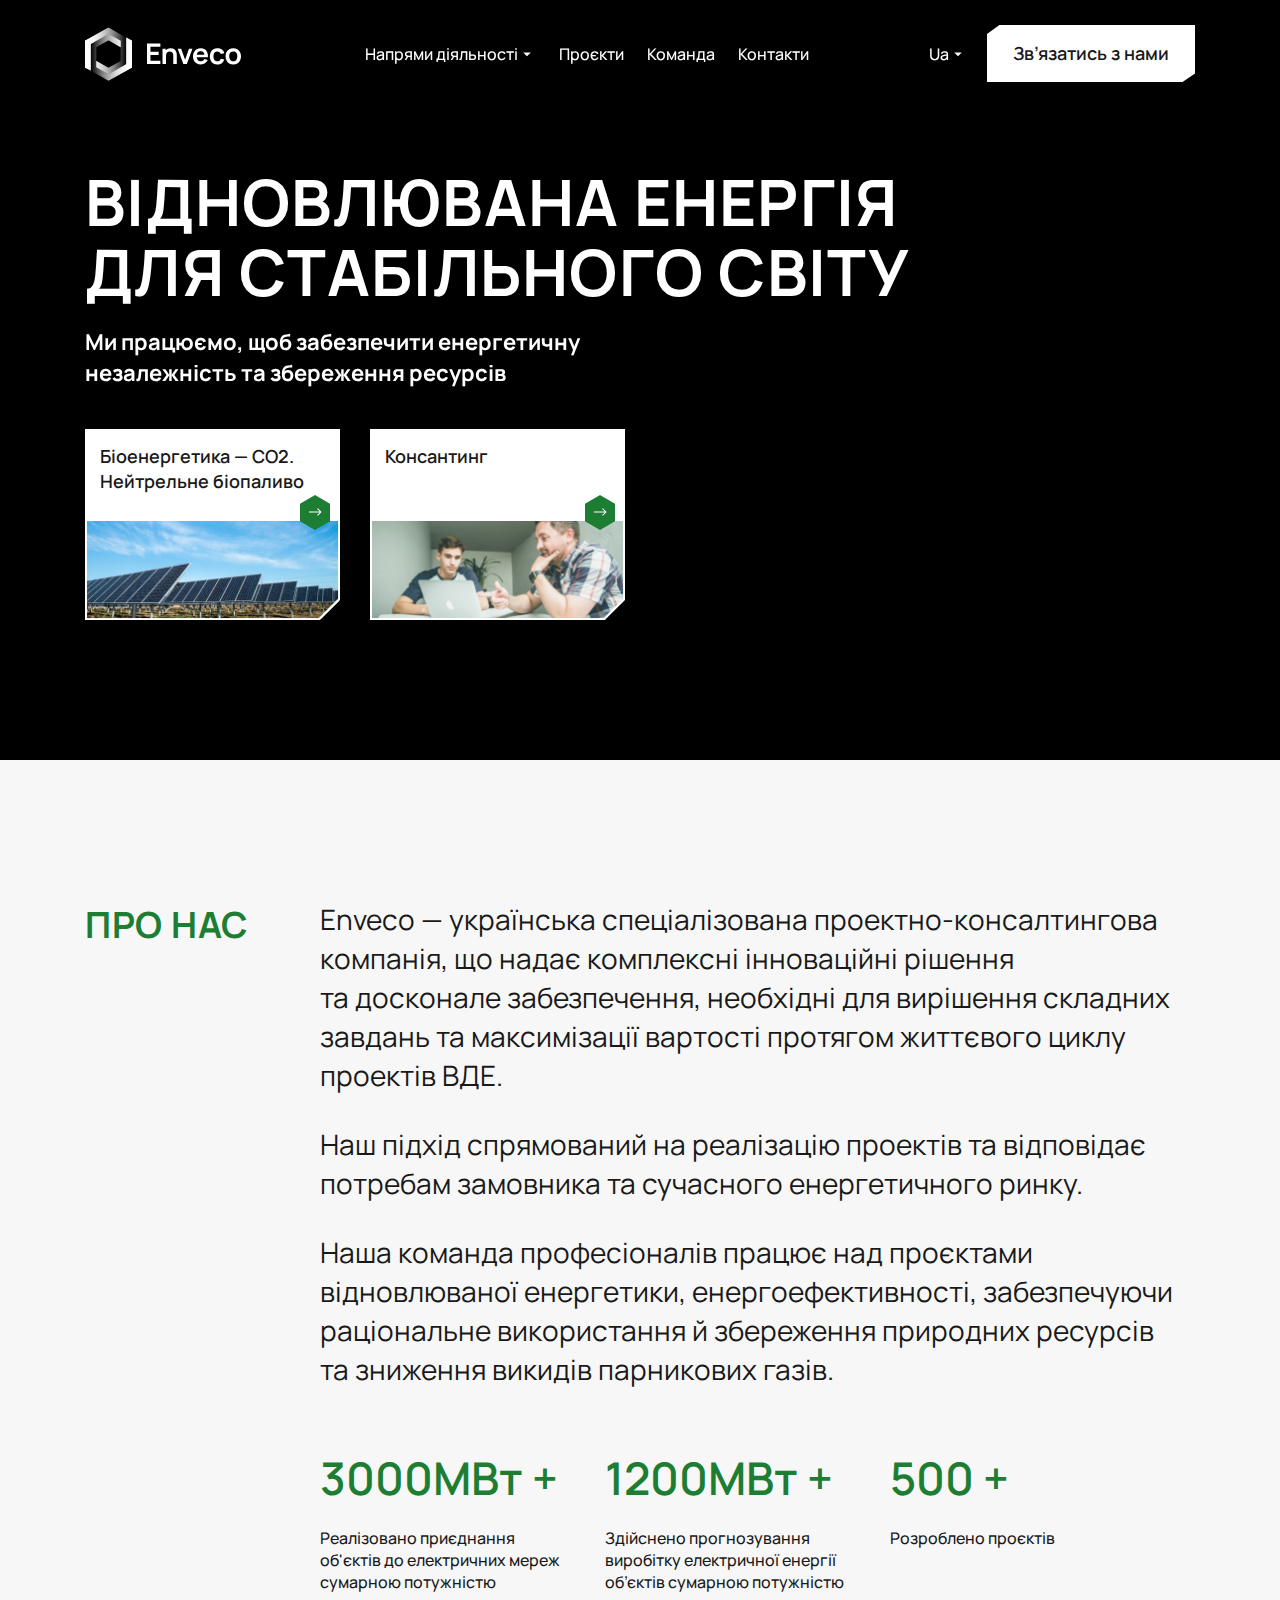
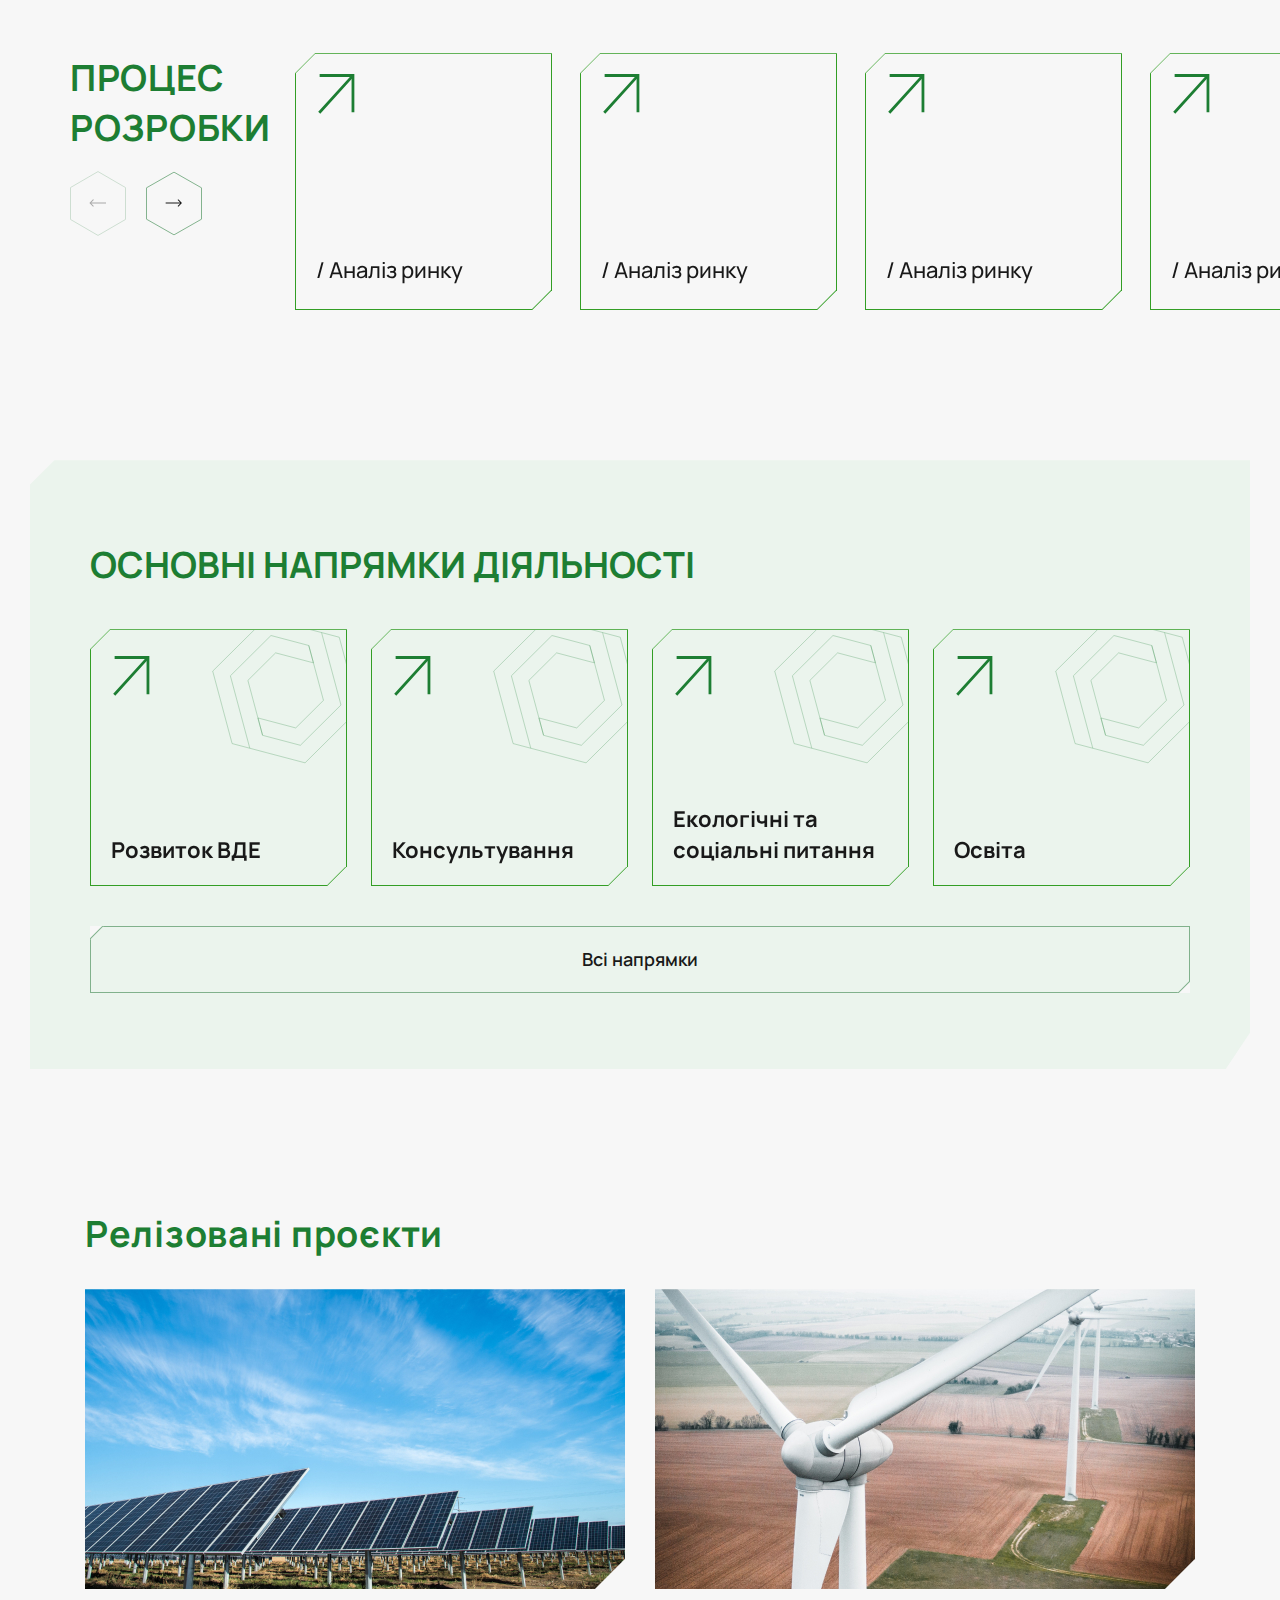
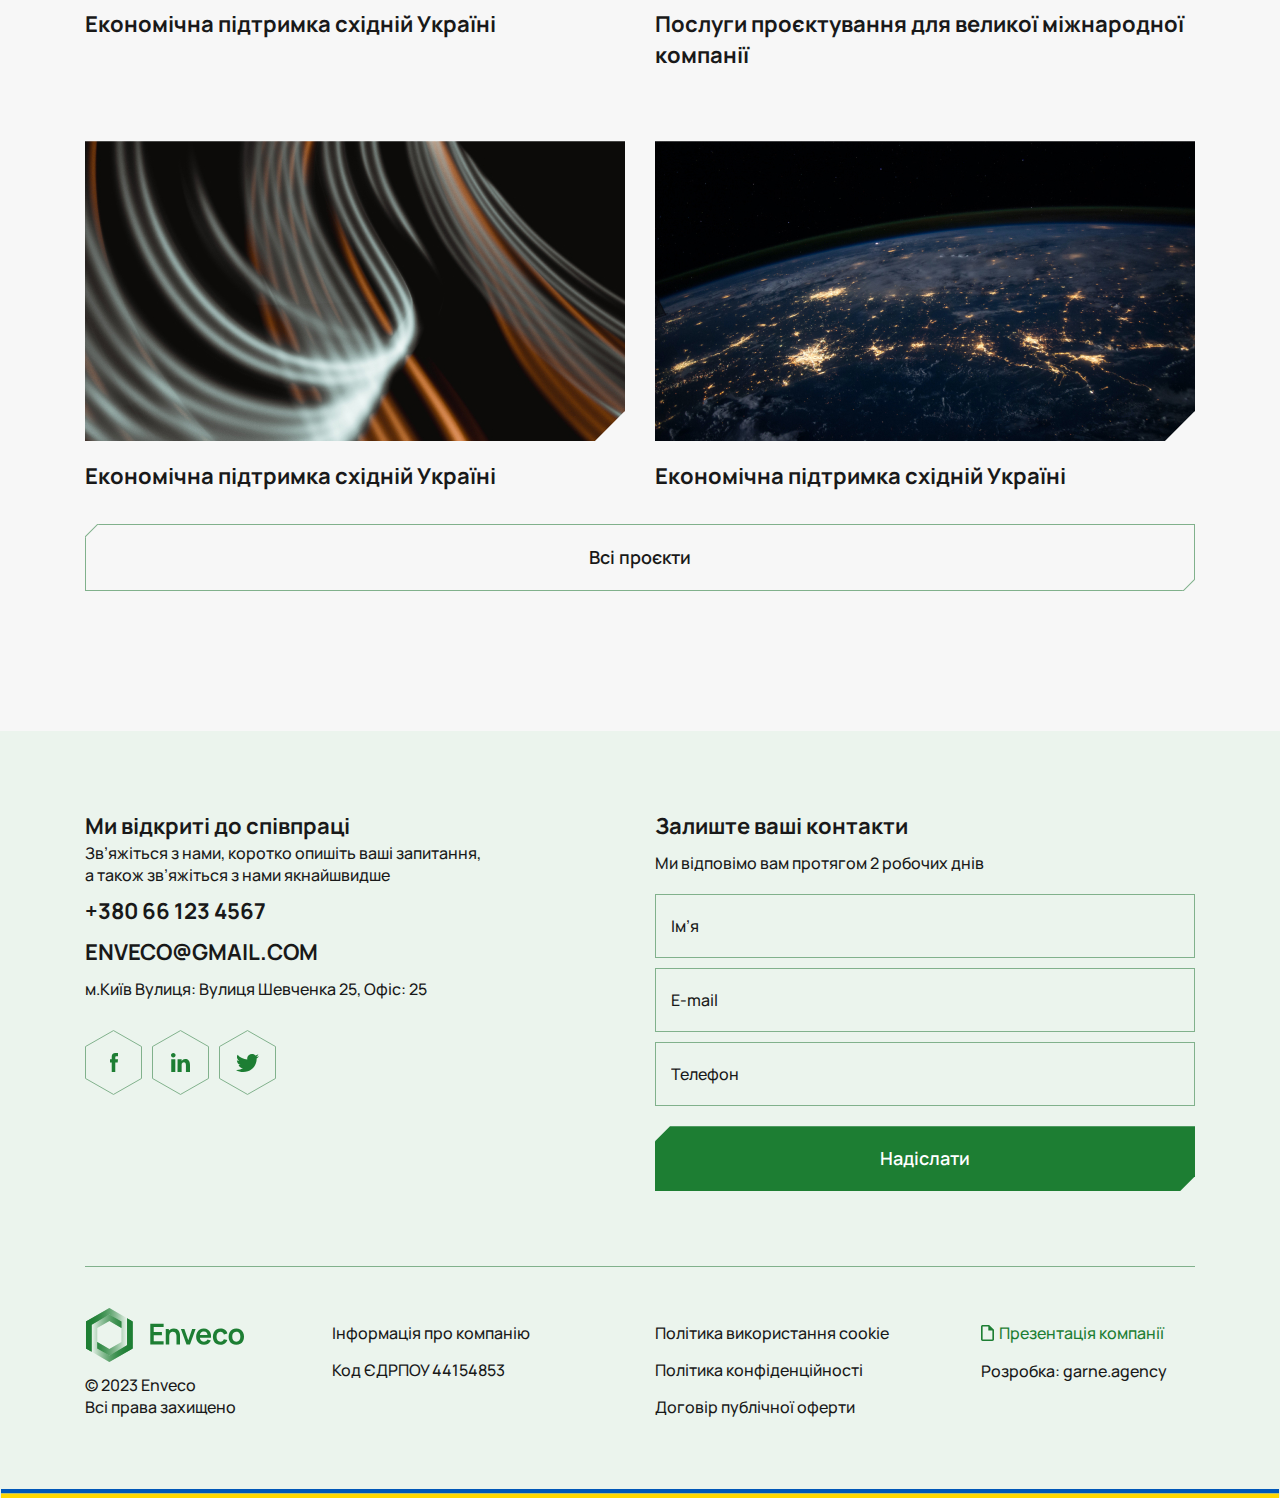
==== commit 4a14bd2f: "feat: main fix" ====
--- a/app/index.html
+++ b/app/index.html
@@ -42,20 +42,6 @@
       ></iframe>
     </div>
   </div>
-
-  <!-- =============СТАРЕ=============== -->
-
-  <!-- <div class="video-container">
-        <div>
-            <iframe src="https://player.vimeo.com/video/568232046?h=0afc923fd8&autoplay=1&loop=1&muted=1&controls=0"
-                style="position:absolute;top:0;left:0;width:100%;height:100%;" frameborder="0"
-                allow="autoplay; fullscreen; picture-in-picture" webkitallowfullscreen allowfullscreen
-                mozallowfullscreen></iframe>
-        </div>
-        <script src="https://player.vimeo.com/api/player.js"></script>
-
-    </div> -->
-  <!-- =============СТАРЕ=============== -->
 
   <div class="header-main">
     <div class="container header-container">
@@ -200,7 +186,7 @@
 
         <!-- 2 -->
         <a href="#!" class="intro__content-cards__item">
-          <div class="intro__content-cards__item-title">
+          <div class="intro__content-cards__item-title uniq-pad">
             <h3>Консантинг</h3>
           </div>
 
@@ -804,9 +790,9 @@
           </div>
         </div>
 
-        <div class="activity__content-link">
-          <a title="Всі напрямки" target="_blank" href="#!">
-            <span>Всі напрямки</span>
+        <div class="projects__cards-link">
+          <a href="./pageActivity.html">
+            <span> Всі напрямки </span>
           </a>
         </div>
       </div>
@@ -887,9 +873,9 @@
         </div>
       </div>
 
-      <div class="project__content-link">
-        <a title="Всі проєкти" target="_blank" href="#!">
-          <span>Всі проєкти</span>
+      <div class="projects__cards-link">
+        <a href="./pageProjects.html">
+          <span> Всі проєкти </span>
         </a>
       </div>
     </div>
@@ -986,6 +972,7 @@
     </div>
   </div>
 </div>
+
 <!-- MOBILE MENU -->
 
   </main>
--- a/app/css/main.css
+++ b/app/css/main.css
@@ -197,6 +197,18 @@
   padding-bottom: 25px;
   position: relative;
   z-index: 50;
+}
+@media screen and (max-width: 1020px) {
+  .header-main {
+    padding-top: 18px;
+    padding-bottom: 18px;
+  }
+}
+@media screen and (max-width: 768px) {
+  .header-main {
+    padding-top: 5px;
+    padding-bottom: 5px;
+  }
 }
 
 .header-container {
@@ -1395,21 +1407,26 @@
   margin-bottom: 140px;
   padding-bottom: 140px;
 }
-
-/* =========СТАРЕ======== */
-/* .video-container {
-  div {
-    padding: 56.25% 0 0 0;
-    position: relative;
-  }
-} */
-/* =========СТАРЕ======== */
+@media screen and (max-width: 1120px) {
+  .intro {
+    padding-bottom: 60px;
+    margin-bottom: 100px;
+  }
+}
+@media screen and (max-width: 768px) {
+  .intro {
+    padding-bottom: 40px;
+    margin-bottom: 80px;
+  }
+}
+
 .video-container {
   position: absolute;
 }
 
 .video-container__iframe {
   position: relative;
+  height: 100%;
 }
 .video-container__iframe iframe {
   position: absolute;
@@ -1417,17 +1434,47 @@
   left: 50%;
   width: 100%;
   height: 100%;
-  width: 4000px;
-  height: 100vh;
-  /* width: 100%; */
-  -webkit-transform: translate(-50%, -25%);
-  -ms-transform: translate(-50%, -25%);
-  transform: translate(-50%, -25%);
-  height: 2000px;
+  height: 200vh;
+  width: 100vw;
+  -webkit-transform: translate(-50%, -50%);
+  -ms-transform: translate(-50%, -50%);
+  transform: translate(-50%, -50%);
+}
+@media screen and (max-width: 1350px) {
+  .video-container__iframe iframe {
+    width: 150vw;
+  }
+}
+@media screen and (max-width: 980px) {
+  .video-container__iframe iframe {
+    width: 250vw;
+    height: 150vh;
+  }
+}
+@media screen and (max-height: 1250px) {
+  .video-container__iframe iframe {
+    height: 150vh;
+  }
+}
+@media screen and (max-height: 759px) {
+  .video-container__iframe iframe {
+    height: 200vh;
+  }
+}
+@media screen and (max-width: 520px) {
+  .video-container__iframe iframe {
+    height: 900px;
+    width: 500vw;
+  }
 }
 
 .intro__content {
   padding-top: 60px;
+}
+@media screen and (max-width: 768px) {
+  .intro__content {
+    padding-top: 40px;
+  }
 }
 .intro__content-title {
   display: -webkit-box;
@@ -1449,13 +1496,33 @@
   text-transform: uppercase;
   color: #fff;
 }
+@media screen and (max-width: 1020px) {
+  .intro__content-title h1 {
+    font-size: 55px;
+    line-height: 61px;
+    max-width: 705px;
+  }
+}
+@media screen and (max-width: 768px) {
+  .intro__content-title h1 {
+    font-size: 33px;
+    line-height: 36px;
+    max-width: 100%;
+  }
+}
 .intro__content-title p {
   max-width: 539px;
   font-size: 22px;
   font-weight: 700;
   line-height: 31px;
-  letter-spacing: 0em;
   color: #fff;
+}
+@media screen and (max-width: 768px) {
+  .intro__content-title p {
+    font-size: 18px;
+    line-height: 25px;
+    max-width: 100%;
+  }
 }
 
 .video-container {
@@ -1474,6 +1541,15 @@
   display: -ms-flexbox;
   display: flex;
   gap: 30px;
+}
+@media screen and (max-width: 590px) {
+  .intro__content-cards {
+    -webkit-box-orient: vertical;
+    -webkit-box-direction: normal;
+    -ms-flex-direction: column;
+    flex-direction: column;
+    gap: 20px;
+  }
 }
 .intro__content-cards__item {
   position: relative;
@@ -1491,12 +1567,27 @@
   -webkit-transition: 0.2s linear;
   transition: 0.2s linear;
 }
+@media screen and (max-width: 375px) {
+  .intro__content-cards__item {
+    -webkit-box-flex: 1;
+    -ms-flex: 1;
+    flex: 1;
+    max-width: 100%;
+    -webkit-clip-path: polygon(0 0, 100% 0, 100% 88.4%, 92.5% 100%, 0 100%, 0 0);
+    clip-path: polygon(0 0, 100% 0, 100% 88.4%, 92.5% 100%, 0 100%, 0 0);
+  }
+}
 .intro__content-cards__item:hover, .intro__content-cards__item:active, .intro__content-cards__item:focus {
   background: #ebf4ed;
 }
 .intro__content-cards__item-title {
   max-width: 100%;
   padding: 15px 35px 25px 15px;
+}
+@media screen and (max-width: 590px) {
+  .intro__content-cards__item-title {
+    padding: 15px 15px 25px 15px;
+  }
 }
 .intro__content-cards__item-title h3 {
   width: 100%;
@@ -1521,12 +1612,44 @@
   -webkit-clip-path: polygon(0 0, 100% 0, 100% 89.4%, 92% 100%, 0 100%, 0 0);
   clip-path: polygon(0 0, 100% 0, 100% 89.4%, 92% 100%, 0 100%, 0 0);
 }
+@media screen and (max-width: 375px) {
+  .intro__content-cards__item-photo {
+    max-width: 100%;
+    -webkit-clip-path: polygon(0 0, 100% 0, 100% 76.4%, 92% 100%, 0 100%, 0 0);
+    clip-path: polygon(0 0, 100% 0, 100% 76.4%, 92% 100%, 0 100%, 0 0);
+  }
+}
+@media screen and (max-width: 375px) {
+  .intro__content-cards__item-photo img {
+    width: 100%;
+    height: 100px;
+  }
+}
+@media screen and (max-width: 590px) {
+  .intro__content-cards__item-photo img {
+    height: 100px;
+  }
+}
 
 .cards__item-photo__thumb {
   position: absolute;
   right: 10px;
   top: 34.5%;
   z-index: 5;
+}
+@media screen and (max-width: 590px) {
+  .cards__item-photo__thumb {
+    top: 50%;
+    -webkit-transform: translateY(-86%);
+    -ms-transform: translateY(-86%);
+    transform: translateY(-86%);
+  }
+}
+
+@media screen and (max-width: 590px) {
+  .uniq-pad {
+    padding: 15px 15px 50px 15px !important;
+  }
 }
 
 .about {
@@ -1544,6 +1667,14 @@
   justify-content: space-between;
   gap: 20px;
 }
+@media screen and (max-width: 1120px) {
+  .about__content {
+    -webkit-box-orient: vertical;
+    -webkit-box-direction: normal;
+    -ms-flex-direction: column;
+    flex-direction: column;
+  }
+}
 .about__content-title h2 {
   text-transform: uppercase;
   font-size: 36px;
@@ -1552,6 +1683,12 @@
   letter-spacing: 0.02em;
   color: #1d7e33;
 }
+@media screen and (max-width: 1120px) {
+  .about__content-title h2 {
+    font-size: 33px;
+    line-height: 46px;
+  }
+}
 .about__content-descr__subtitle {
   max-width: 875px;
   display: -webkit-box;
@@ -1564,6 +1701,11 @@
   gap: 30px;
   margin-bottom: 60px;
 }
+@media screen and (max-width: 1120px) {
+  .about__content-descr__subtitle {
+    max-width: 100%;
+  }
+}
 .about__content-descr__subtitle p {
   width: 100%;
   font-size: 28px;
@@ -1579,6 +1721,11 @@
   -ms-flex-align: start;
   align-items: flex-start;
   gap: 30px;
+}
+@media screen and (max-width: 1120px) {
+  .about__content-descr__cards {
+    gap: 20px;
+  }
 }
 .about__content-descr__cards-item {
   max-width: 255px;
@@ -1597,6 +1744,12 @@
   line-height: 58px;
   color: #1d7e33;
 }
+@media screen and (max-width: 1120px) {
+  .about__content-descr__cards-item h3 {
+    font-size: 40px;
+    line-height: 54px;
+  }
+}
 .about__content-descr__cards-item p {
   font-size: 16px;
   font-weight: 500;
@@ -1607,6 +1760,18 @@
 .develop {
   margin-bottom: 150px;
   overflow: hidden;
+  position: relative;
+}
+.develop::before {
+  content: "";
+  position: absolute;
+  left: -10px;
+  top: 0;
+  z-index: -1;
+  height: 100%;
+  width: calc(295px + (100vw - 1267px) / 2);
+  background: #f7f7f7;
+  z-index: 5;
 }
 .develop-container {
   max-width: 1140px;
@@ -1618,6 +1783,8 @@
 }
 .develop__title {
   max-width: 254px;
+  position: relative;
+  z-index: 10;
 }
 .develop__title h2 {
   width: 100%;
@@ -1630,9 +1797,7 @@
 }
 
 .card-slider {
-  overflow: hidden;
-  width: 100%;
-  margin-right: -81px;
+  width: calc(100% - 225px);
 }
 
 .card-slider__wrapper {
@@ -1838,7 +2003,6 @@
   display: -webkit-box;
   display: -ms-flexbox;
   display: flex;
-  gap: 30px;
   -webkit-box-pack: justify;
   -ms-flex-pack: justify;
   justify-content: space-between;
@@ -2035,6 +2199,7 @@
 }
 .project__content-title {
   margin-bottom: 30px;
+  position: relative;
 }
 .project__content-title h2 {
   font-size: 36px;
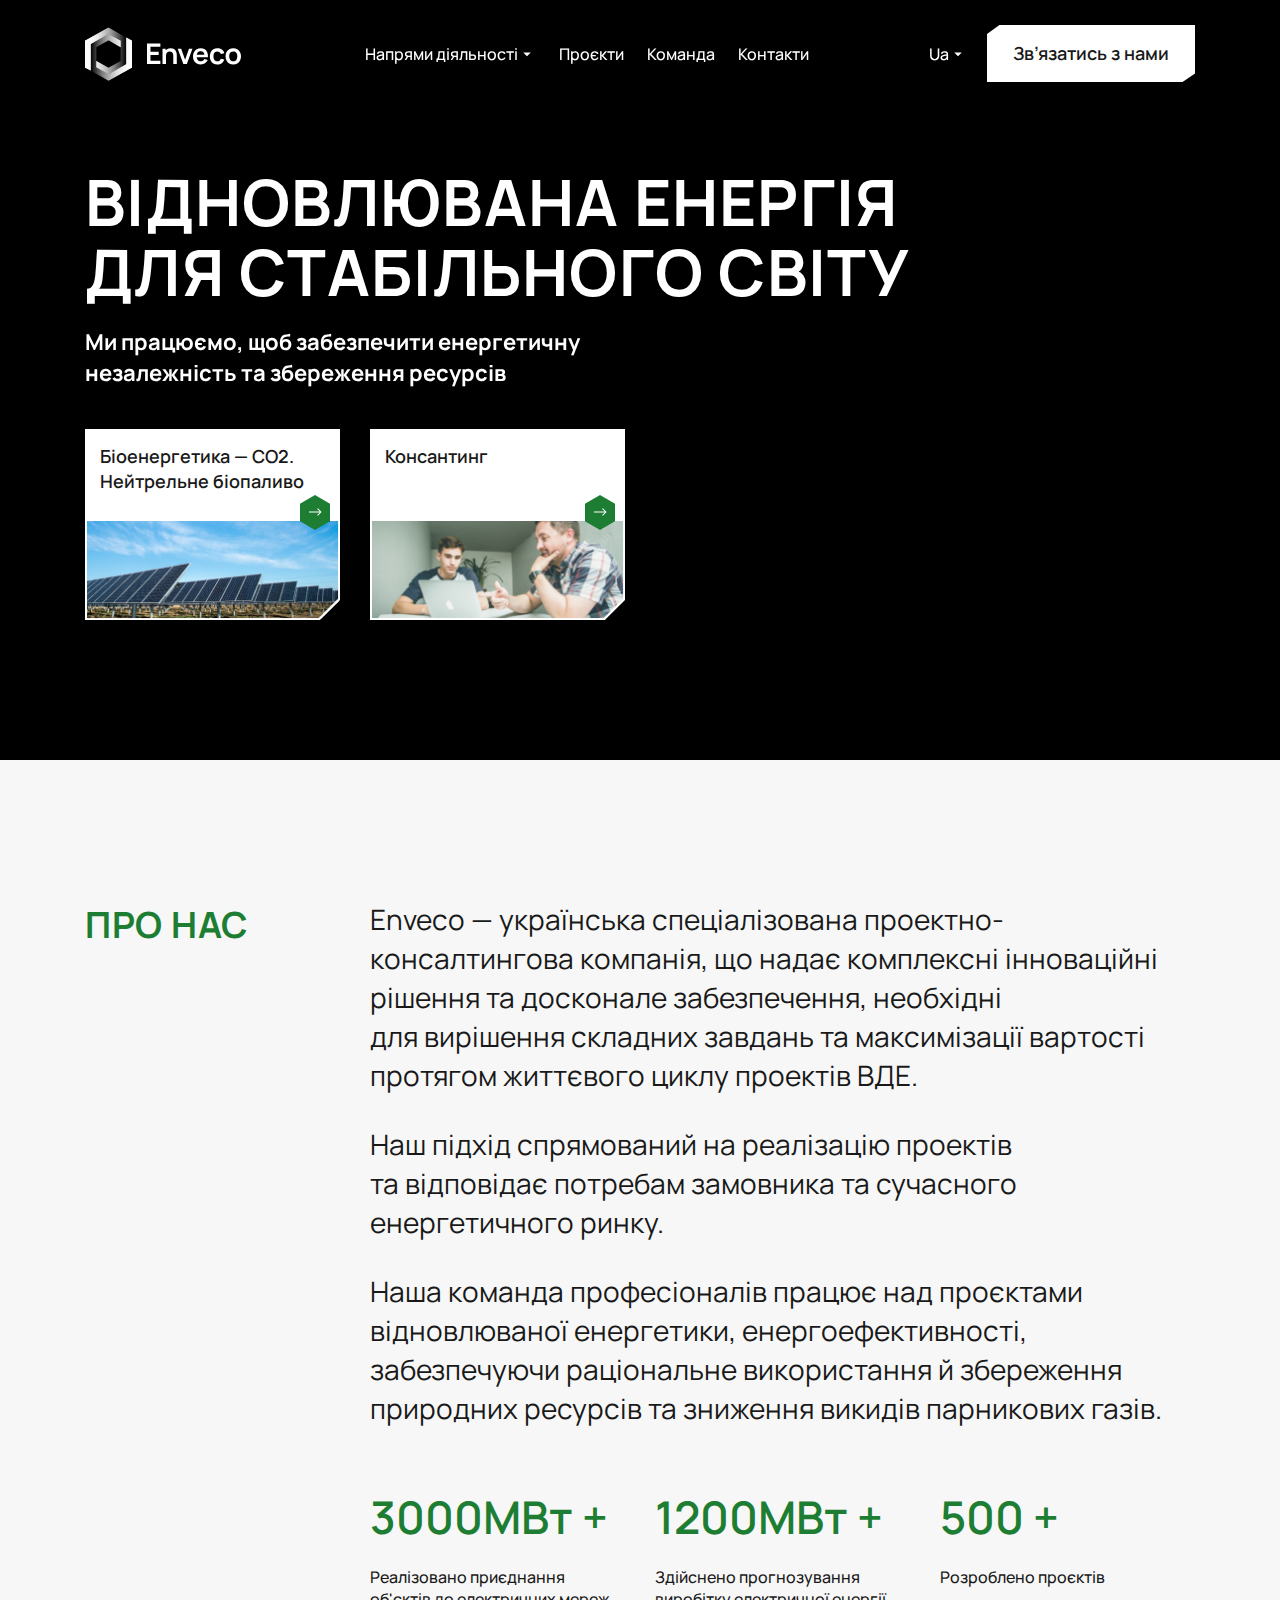
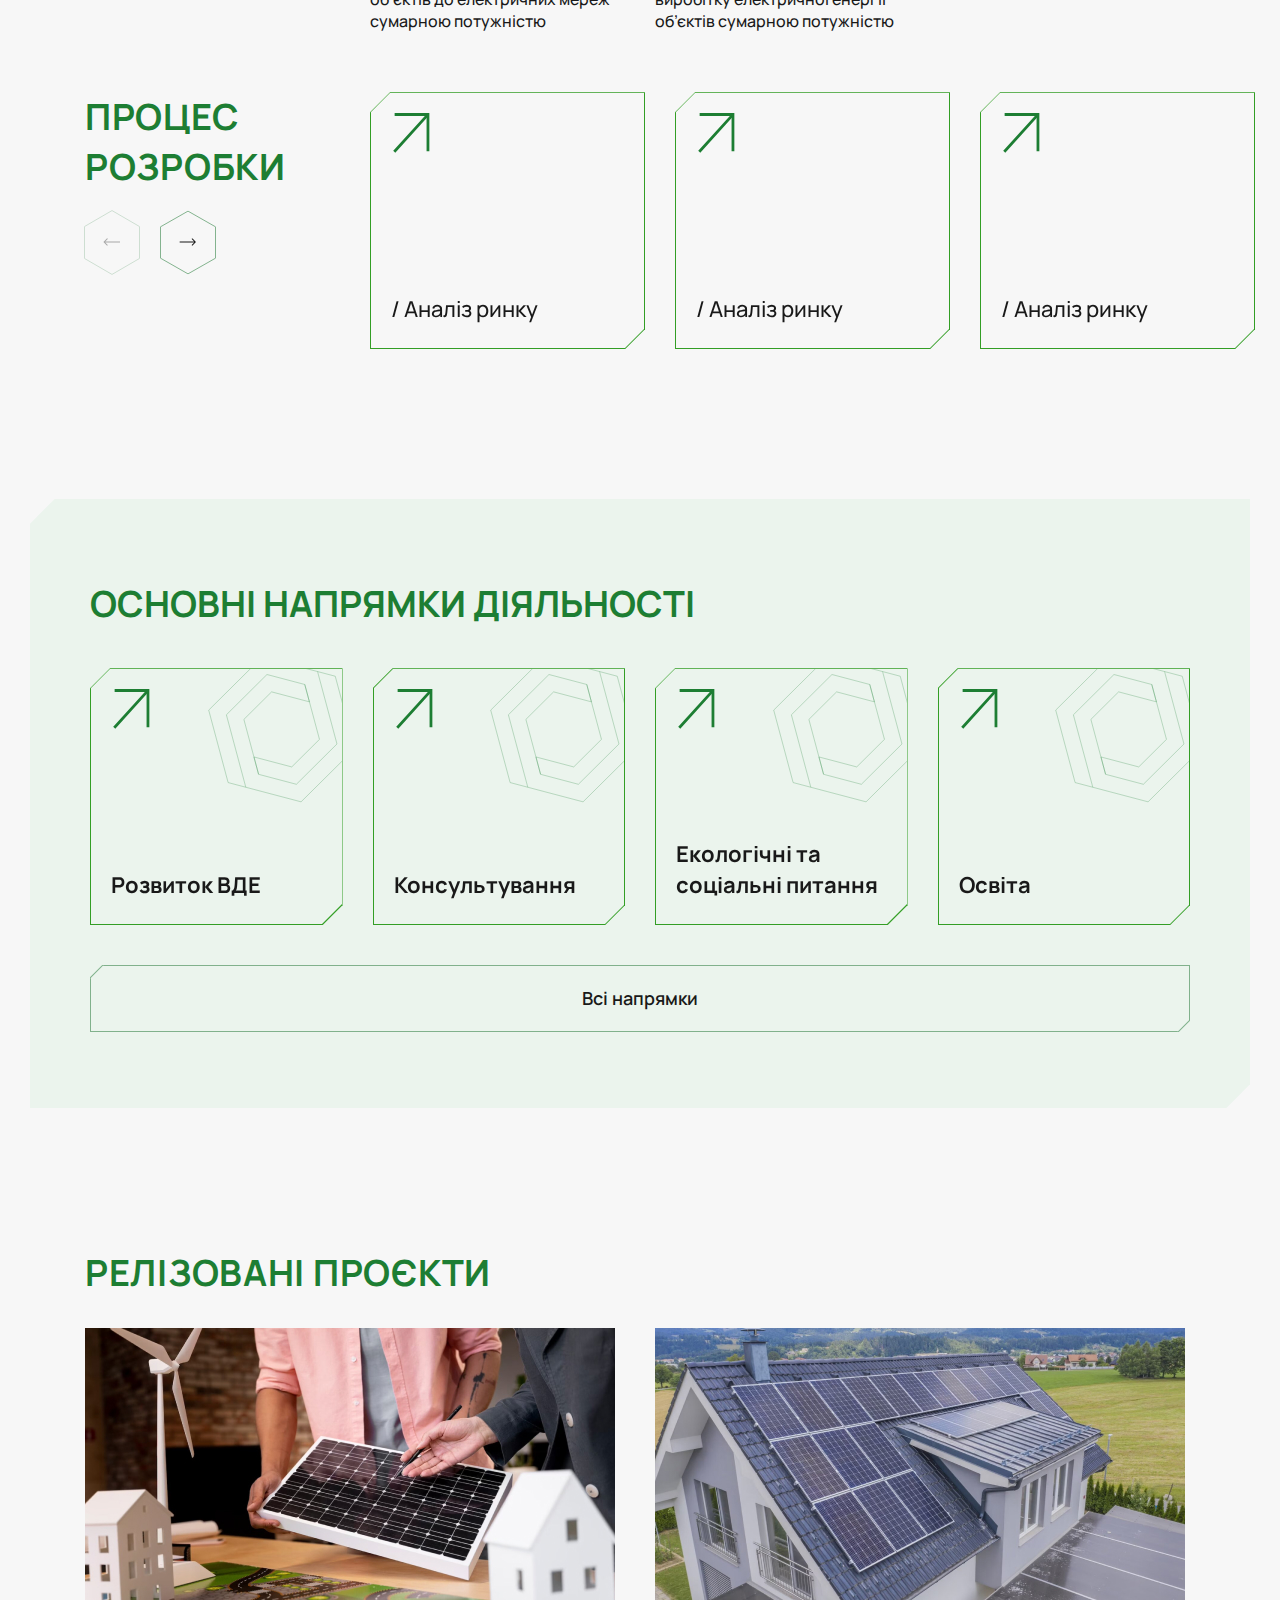
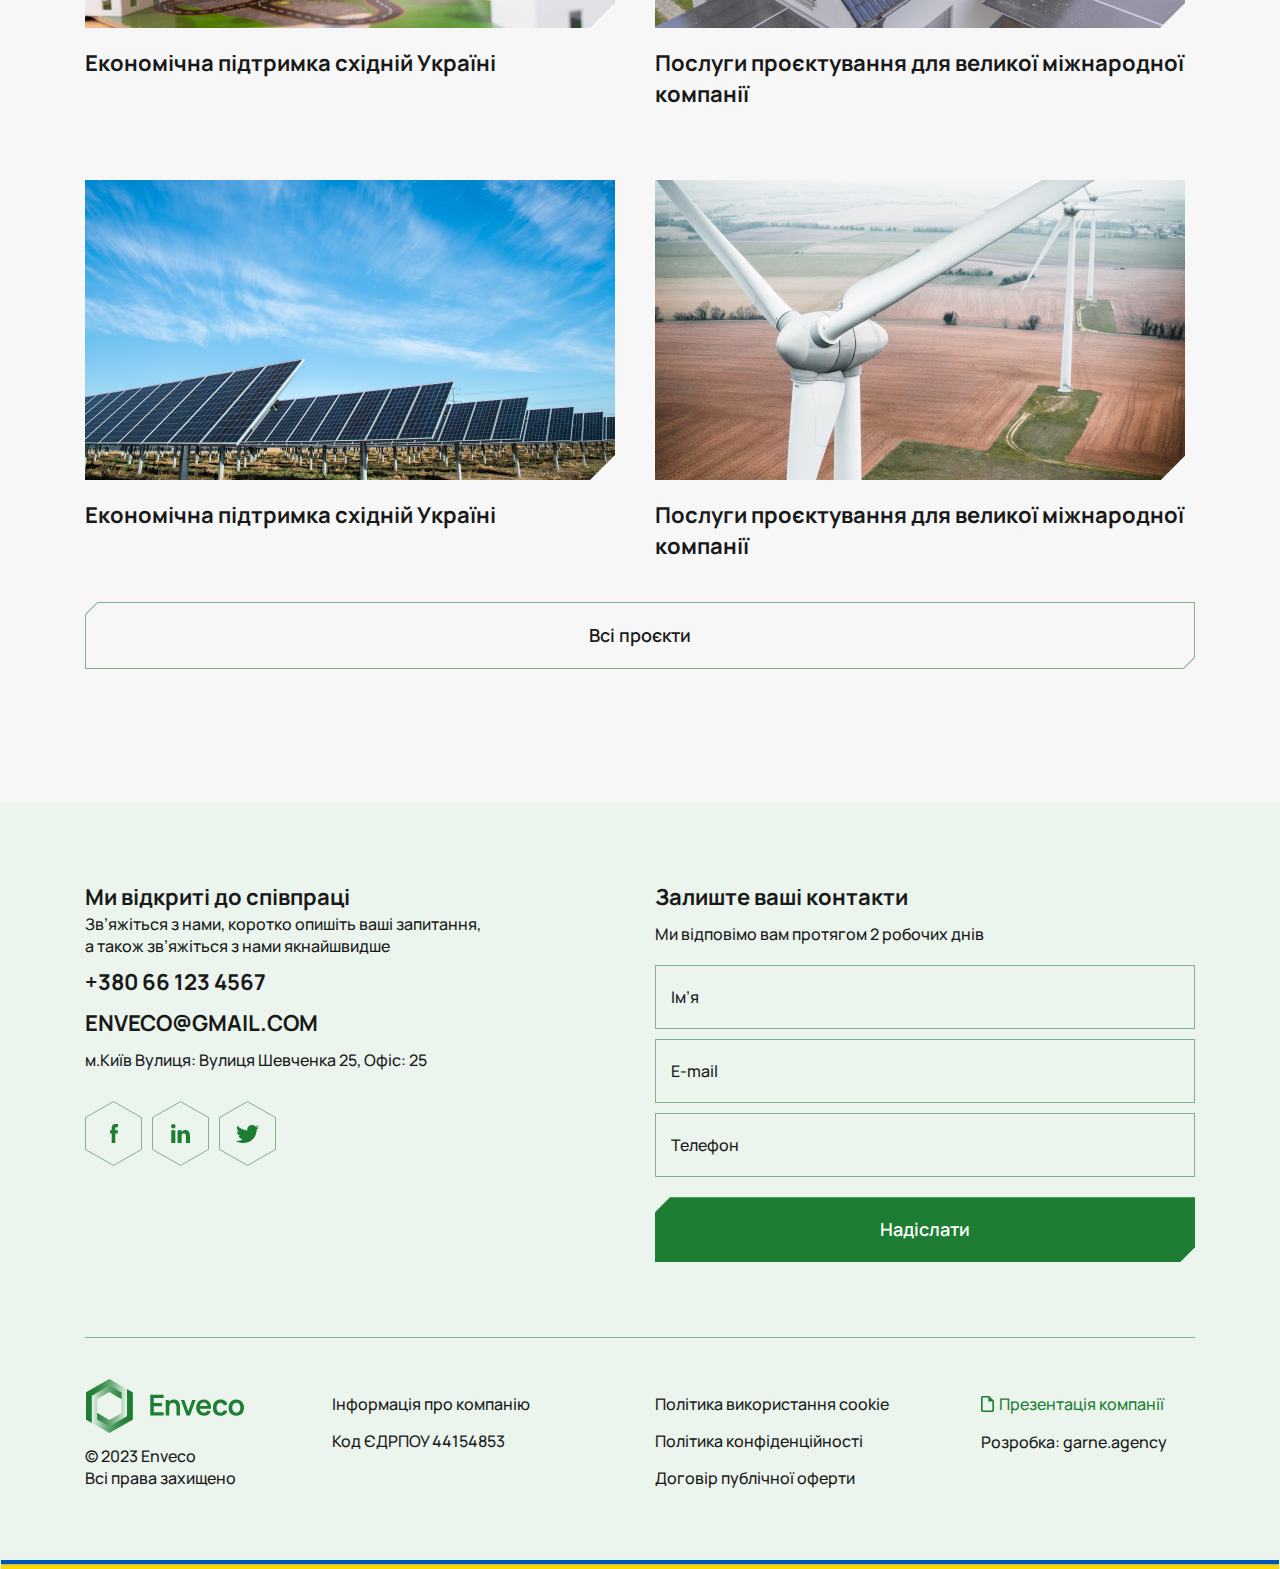
==== commit 4382bff7: "feat: final" ====
--- a/app/index.html
+++ b/app/index.html
@@ -105,7 +105,7 @@
           </li>
 
           <li>
-            <a title="Контакти" href="#!"> Контакти </a>
+            <a id="contact" title="Контакти" href="#footer"> Контакти </a>
           </li>
         </ul>
       </nav>
@@ -211,7 +211,7 @@
       </div>
 
       <div class="about__content-descr">
-        <div class="about__content-descr__subtitle">
+        <div class="about__content-descr__subtitle" id="textBlock">
           <p>
             Enveco — українська спеціалізована проектно-консалтингова компанія,
             що надає комплексні інноваційні рішення та досконале забезпечення,
@@ -230,6 +230,12 @@
             використання й збереження природних ресурсів та зниження викидів
             парникових газів.
           </p>
+        </div>
+
+        <div class="projects__cards-link">
+          <a href="#!" id="readMoreButton">
+            <span> Читати детальніше </span>
+          </a>
         </div>
 
         <div class="about__content-descr__cards">
@@ -577,215 +583,215 @@
 
         <div class="card-slider__activity swiper-container">
           <div class="activity__content-cards swiper-wrapper">
-            <div class="activity__content-cards__item swiper-slide">
-              <a href="#!">
-                <div class="cards-arrow">
-                  <svg
-                    width="40"
-                    height="43"
-                    viewBox="0 0 40 43"
-                    fill="none"
-                    xmlns="http://www.w3.org/2000/svg"
-                  >
-                    <path
-                      d="M2.99805 40.5241L36.4291 3.60449"
-                      stroke="#1D7E33"
-                      stroke-width="2.99962"
-                      stroke-linecap="square"
-                    />
-                    <path
-                      d="M3.90674 1.60889H38.237V39.5215"
-                      stroke="#1D7E33"
-                      stroke-width="2.99962"
-                      stroke-linecap="square"
-                    />
-                  </svg>
-                </div>
-
-                <div class="cards-symbol">
-                  <svg
-                    width="143"
-                    height="150"
-                    viewBox="0 0 143 150"
-                    fill="none"
-                    xmlns="http://www.w3.org/2000/svg"
-                  >
-                    <g opacity="0.5" clip-path="url(#clip0_948_854)">
+            <div class="card-slider__slide swiper-slide">
+              <div class="card-slider__item">
+                <a href="#!">
+                  <div class="cards-symbol">
+                    <svg
+                      width="143"
+                      height="150"
+                      viewBox="0 0 143 150"
+                      fill="none"
+                      xmlns="http://www.w3.org/2000/svg"
+                    >
+                      <g opacity="0.5" clip-path="url(#clip0_948_854)">
+                        <path
+                          d="M46.7982 118.243L27.3865 45.7971L67.971 5.50779L105.774 15.4909M46.7982 118.243L29.1173 113.573L9.70559 41.127L63.2671 -12.0471L118.56 2.55422M46.7982 118.243L63.4211 122.632L64.2892 122.86L102.09 132.842L155.654 79.6671L136.242 7.22156L118.56 2.55422M105.774 15.4909L120.481 70.3775L92.734 97.9248L54.9327 87.9412L59.5855 105.305M105.774 15.4909L110.426 32.8509L72.6231 22.8698L44.8775 50.4146L59.5855 105.305M59.5855 105.305L97.3862 115.287L137.971 74.9977L118.56 2.55422"
+                          stroke="#1D7E33"
+                          stroke-width="0.5"
+                        />
+                      </g>
+                      <defs>
+                        <clipPath id="clip0_948_854">
+                          <rect width="143" height="150" fill="white" />
+                        </clipPath>
+                      </defs>
+                    </svg>
+                  </div>
+                  <div class="cards-arrow">
+                    <svg
+                      width="40"
+                      height="43"
+                      viewBox="0 0 40 43"
+                      fill="none"
+                      xmlns="http://www.w3.org/2000/svg"
+                    >
                       <path
-                        d="M46.7982 118.243L27.3865 45.7971L67.971 5.50779L105.774 15.4909M46.7982 118.243L29.1173 113.573L9.70559 41.127L63.2671 -12.0471L118.56 2.55422M46.7982 118.243L63.4211 122.632L64.2892 122.86L102.09 132.842L155.654 79.6671L136.242 7.22156L118.56 2.55422M105.774 15.4909L120.481 70.3775L92.734 97.9248L54.9327 87.9412L59.5855 105.305M105.774 15.4909L110.426 32.8509L72.6231 22.8698L44.8775 50.4146L59.5855 105.305M59.5855 105.305L97.3862 115.287L137.971 74.9977L118.56 2.55422"
+                        d="M2.99805 40.5241L36.4291 3.60449"
                         stroke="#1D7E33"
-                        stroke-width="0.5"
+                        stroke-width="2.99962"
+                        stroke-linecap="square"
                       />
-                    </g>
-                    <defs>
-                      <clipPath id="clip0_948_854">
-                        <rect width="143" height="150" fill="white" />
-                      </clipPath>
-                    </defs>
-                  </svg>
-                </div>
-
-                <h3>Розвиток ВДЕ</h3>
-              </a>
-            </div>
-
-            <div class="swiper-slide activity__content-cards__item">
-              <a href="#!">
-                <div class="cards-arrow">
-                  <svg
-                    width="40"
-                    height="43"
-                    viewBox="0 0 40 43"
-                    fill="none"
-                    xmlns="http://www.w3.org/2000/svg"
-                  >
-                    <path
-                      d="M2.99805 40.5241L36.4291 3.60449"
-                      stroke="#1D7E33"
-                      stroke-width="2.99962"
-                      stroke-linecap="square"
-                    />
-                    <path
-                      d="M3.90674 1.60889H38.237V39.5215"
-                      stroke="#1D7E33"
-                      stroke-width="2.99962"
-                      stroke-linecap="square"
-                    />
-                  </svg>
-                </div>
-
-                <div class="cards-symbol">
-                  <svg
-                    width="143"
-                    height="150"
-                    viewBox="0 0 143 150"
-                    fill="none"
-                    xmlns="http://www.w3.org/2000/svg"
-                  >
-                    <g opacity="0.5" clip-path="url(#clip0_948_854)">
                       <path
-                        d="M46.7982 118.243L27.3865 45.7971L67.971 5.50779L105.774 15.4909M46.7982 118.243L29.1173 113.573L9.70559 41.127L63.2671 -12.0471L118.56 2.55422M46.7982 118.243L63.4211 122.632L64.2892 122.86L102.09 132.842L155.654 79.6671L136.242 7.22156L118.56 2.55422M105.774 15.4909L120.481 70.3775L92.734 97.9248L54.9327 87.9412L59.5855 105.305M105.774 15.4909L110.426 32.8509L72.6231 22.8698L44.8775 50.4146L59.5855 105.305M59.5855 105.305L97.3862 115.287L137.971 74.9977L118.56 2.55422"
+                        d="M3.90674 1.60889H38.237V39.5215"
                         stroke="#1D7E33"
-                        stroke-width="0.5"
+                        stroke-width="2.99962"
+                        stroke-linecap="square"
                       />
-                    </g>
-                    <defs>
-                      <clipPath id="clip0_948_854">
-                        <rect width="143" height="150" fill="white" />
-                      </clipPath>
-                    </defs>
-                  </svg>
-                </div>
-
-                <h3>Консультування</h3>
-              </a>
-            </div>
-
-            <div class="swiper-slide activity__content-cards__item">
-              <a href="#!">
-                <div class="cards-arrow">
-                  <svg
-                    width="40"
-                    height="43"
-                    viewBox="0 0 40 43"
-                    fill="none"
-                    xmlns="http://www.w3.org/2000/svg"
-                  >
-                    <path
-                      d="M2.99805 40.5241L36.4291 3.60449"
-                      stroke="#1D7E33"
-                      stroke-width="2.99962"
-                      stroke-linecap="square"
-                    />
-                    <path
-                      d="M3.90674 1.60889H38.237V39.5215"
-                      stroke="#1D7E33"
-                      stroke-width="2.99962"
-                      stroke-linecap="square"
-                    />
-                  </svg>
-                </div>
-
-                <div class="cards-symbol">
-                  <svg
-                    width="143"
-                    height="150"
-                    viewBox="0 0 143 150"
-                    fill="none"
-                    xmlns="http://www.w3.org/2000/svg"
-                  >
-                    <g opacity="0.5" clip-path="url(#clip0_948_854)">
+                    </svg>
+                  </div>
+                  <h3>Розвиток ВДЕ</h3>
+                </a>
+              </div>
+            </div>
+
+            <div class="card-slider__slide swiper-slide">
+              <div class="card-slider__item">
+                <a href="#!">
+                  <div class="cards-symbol">
+                    <svg
+                      width="143"
+                      height="150"
+                      viewBox="0 0 143 150"
+                      fill="none"
+                      xmlns="http://www.w3.org/2000/svg"
+                    >
+                      <g opacity="0.5" clip-path="url(#clip0_948_854)">
+                        <path
+                          d="M46.7982 118.243L27.3865 45.7971L67.971 5.50779L105.774 15.4909M46.7982 118.243L29.1173 113.573L9.70559 41.127L63.2671 -12.0471L118.56 2.55422M46.7982 118.243L63.4211 122.632L64.2892 122.86L102.09 132.842L155.654 79.6671L136.242 7.22156L118.56 2.55422M105.774 15.4909L120.481 70.3775L92.734 97.9248L54.9327 87.9412L59.5855 105.305M105.774 15.4909L110.426 32.8509L72.6231 22.8698L44.8775 50.4146L59.5855 105.305M59.5855 105.305L97.3862 115.287L137.971 74.9977L118.56 2.55422"
+                          stroke="#1D7E33"
+                          stroke-width="0.5"
+                        />
+                      </g>
+                      <defs>
+                        <clipPath id="clip0_948_854">
+                          <rect width="143" height="150" fill="white" />
+                        </clipPath>
+                      </defs>
+                    </svg>
+                  </div>
+                  <div class="cards-arrow">
+                    <svg
+                      width="40"
+                      height="43"
+                      viewBox="0 0 40 43"
+                      fill="none"
+                      xmlns="http://www.w3.org/2000/svg"
+                    >
                       <path
-                        d="M46.7982 118.243L27.3865 45.7971L67.971 5.50779L105.774 15.4909M46.7982 118.243L29.1173 113.573L9.70559 41.127L63.2671 -12.0471L118.56 2.55422M46.7982 118.243L63.4211 122.632L64.2892 122.86L102.09 132.842L155.654 79.6671L136.242 7.22156L118.56 2.55422M105.774 15.4909L120.481 70.3775L92.734 97.9248L54.9327 87.9412L59.5855 105.305M105.774 15.4909L110.426 32.8509L72.6231 22.8698L44.8775 50.4146L59.5855 105.305M59.5855 105.305L97.3862 115.287L137.971 74.9977L118.56 2.55422"
+                        d="M2.99805 40.5241L36.4291 3.60449"
                         stroke="#1D7E33"
-                        stroke-width="0.5"
+                        stroke-width="2.99962"
+                        stroke-linecap="square"
                       />
-                    </g>
-                    <defs>
-                      <clipPath id="clip0_948_854">
-                        <rect width="143" height="150" fill="white" />
-                      </clipPath>
-                    </defs>
-                  </svg>
-                </div>
-
-                <h3>
-                  Екологічні та <br />
-                  соціальні питання
-                </h3>
-              </a>
-            </div>
-
-            <div class="swiper-slide activity__content-cards__item">
-              <a href="#!">
-                <div class="cards-arrow">
-                  <svg
-                    width="40"
-                    height="43"
-                    viewBox="0 0 40 43"
-                    fill="none"
-                    xmlns="http://www.w3.org/2000/svg"
-                  >
-                    <path
-                      d="M2.99805 40.5241L36.4291 3.60449"
-                      stroke="#1D7E33"
-                      stroke-width="2.99962"
-                      stroke-linecap="square"
-                    />
-                    <path
-                      d="M3.90674 1.60889H38.237V39.5215"
-                      stroke="#1D7E33"
-                      stroke-width="2.99962"
-                      stroke-linecap="square"
-                    />
-                  </svg>
-                </div>
-
-                <div class="cards-symbol">
-                  <svg
-                    width="143"
-                    height="150"
-                    viewBox="0 0 143 150"
-                    fill="none"
-                    xmlns="http://www.w3.org/2000/svg"
-                  >
-                    <g opacity="0.5" clip-path="url(#clip0_948_854)">
                       <path
-                        d="M46.7982 118.243L27.3865 45.7971L67.971 5.50779L105.774 15.4909M46.7982 118.243L29.1173 113.573L9.70559 41.127L63.2671 -12.0471L118.56 2.55422M46.7982 118.243L63.4211 122.632L64.2892 122.86L102.09 132.842L155.654 79.6671L136.242 7.22156L118.56 2.55422M105.774 15.4909L120.481 70.3775L92.734 97.9248L54.9327 87.9412L59.5855 105.305M105.774 15.4909L110.426 32.8509L72.6231 22.8698L44.8775 50.4146L59.5855 105.305M59.5855 105.305L97.3862 115.287L137.971 74.9977L118.56 2.55422"
+                        d="M3.90674 1.60889H38.237V39.5215"
                         stroke="#1D7E33"
-                        stroke-width="0.5"
+                        stroke-width="2.99962"
+                        stroke-linecap="square"
                       />
-                    </g>
-                    <defs>
-                      <clipPath id="clip0_948_854">
-                        <rect width="143" height="150" fill="white" />
-                      </clipPath>
-                    </defs>
-                  </svg>
-                </div>
-
-                <h3>Освіта</h3>
-              </a>
+                    </svg>
+                  </div>
+                  <h3>Консультування</h3>
+                </a>
+              </div>
+            </div>
+
+            <div class="card-slider__slide swiper-slide">
+              <div class="card-slider__item">
+                <a href="#!">
+                  <div class="cards-symbol">
+                    <svg
+                      width="143"
+                      height="150"
+                      viewBox="0 0 143 150"
+                      fill="none"
+                      xmlns="http://www.w3.org/2000/svg"
+                    >
+                      <g opacity="0.5" clip-path="url(#clip0_948_854)">
+                        <path
+                          d="M46.7982 118.243L27.3865 45.7971L67.971 5.50779L105.774 15.4909M46.7982 118.243L29.1173 113.573L9.70559 41.127L63.2671 -12.0471L118.56 2.55422M46.7982 118.243L63.4211 122.632L64.2892 122.86L102.09 132.842L155.654 79.6671L136.242 7.22156L118.56 2.55422M105.774 15.4909L120.481 70.3775L92.734 97.9248L54.9327 87.9412L59.5855 105.305M105.774 15.4909L110.426 32.8509L72.6231 22.8698L44.8775 50.4146L59.5855 105.305M59.5855 105.305L97.3862 115.287L137.971 74.9977L118.56 2.55422"
+                          stroke="#1D7E33"
+                          stroke-width="0.5"
+                        />
+                      </g>
+                      <defs>
+                        <clipPath id="clip0_948_854">
+                          <rect width="143" height="150" fill="white" />
+                        </clipPath>
+                      </defs>
+                    </svg>
+                  </div>
+                  <div class="cards-arrow">
+                    <svg
+                      width="40"
+                      height="43"
+                      viewBox="0 0 40 43"
+                      fill="none"
+                      xmlns="http://www.w3.org/2000/svg"
+                    >
+                      <path
+                        d="M2.99805 40.5241L36.4291 3.60449"
+                        stroke="#1D7E33"
+                        stroke-width="2.99962"
+                        stroke-linecap="square"
+                      />
+                      <path
+                        d="M3.90674 1.60889H38.237V39.5215"
+                        stroke="#1D7E33"
+                        stroke-width="2.99962"
+                        stroke-linecap="square"
+                      />
+                    </svg>
+                  </div>
+                  <h3>
+                    Екологічні та <br />
+                    соціальні питання
+                  </h3>
+                </a>
+              </div>
+            </div>
+
+            <div class="card-slider__slide swiper-slide">
+              <div class="card-slider__item">
+                <a href="#!">
+                  <div class="cards-symbol">
+                    <svg
+                      width="143"
+                      height="150"
+                      viewBox="0 0 143 150"
+                      fill="none"
+                      xmlns="http://www.w3.org/2000/svg"
+                    >
+                      <g opacity="0.5" clip-path="url(#clip0_948_854)">
+                        <path
+                          d="M46.7982 118.243L27.3865 45.7971L67.971 5.50779L105.774 15.4909M46.7982 118.243L29.1173 113.573L9.70559 41.127L63.2671 -12.0471L118.56 2.55422M46.7982 118.243L63.4211 122.632L64.2892 122.86L102.09 132.842L155.654 79.6671L136.242 7.22156L118.56 2.55422M105.774 15.4909L120.481 70.3775L92.734 97.9248L54.9327 87.9412L59.5855 105.305M105.774 15.4909L110.426 32.8509L72.6231 22.8698L44.8775 50.4146L59.5855 105.305M59.5855 105.305L97.3862 115.287L137.971 74.9977L118.56 2.55422"
+                          stroke="#1D7E33"
+                          stroke-width="0.5"
+                        />
+                      </g>
+                      <defs>
+                        <clipPath id="clip0_948_854">
+                          <rect width="143" height="150" fill="white" />
+                        </clipPath>
+                      </defs>
+                    </svg>
+                  </div>
+                  <div class="cards-arrow">
+                    <svg
+                      width="40"
+                      height="43"
+                      viewBox="0 0 40 43"
+                      fill="none"
+                      xmlns="http://www.w3.org/2000/svg"
+                    >
+                      <path
+                        d="M2.99805 40.5241L36.4291 3.60449"
+                        stroke="#1D7E33"
+                        stroke-width="2.99962"
+                        stroke-linecap="square"
+                      />
+                      <path
+                        d="M3.90674 1.60889H38.237V39.5215"
+                        stroke="#1D7E33"
+                        stroke-width="2.99962"
+                        stroke-linecap="square"
+                      />
+                    </svg>
+                  </div>
+                  <h3>Освіта</h3>
+                </a>
+              </div>
             </div>
           </div>
         </div>
@@ -807,67 +813,67 @@
         <h2>Релізовані проєкти</h2>
       </div>
 
-      <div class="project__content-cards">
-        <!-- 1 -->
-        <div class="project__content-cards__item">
+      <div class="projects__cards-items">
+        <!-- 5 -->
+        <div class="projects__cards-items__card">
           <a href="#!">
-            <div class="project__content-cards__item-img">
+            <div class="projects__cards-items__card-thumb">
               <img
-                src="./img/projectCard-1.jpg"
+                src="./img/pageProjectsItem-5.jpg"
                 alt="Економічна підтримка східній Україні"
               />
             </div>
 
-            <div class="project__content-cards__item-descr">
+            <div class="projects__cards-items__card-descr">
               <h4>Економічна підтримка східній Україні</h4>
             </div>
           </a>
         </div>
 
-        <!-- 2 -->
-        <div class="project__content-cards__item">
+        <!-- 6 -->
+        <div class="projects__cards-items__card">
           <a href="#!">
-            <div class="project__content-cards__item-img">
+            <div class="projects__cards-items__card-thumb">
               <img
-                src="./img/projectCard-2.jpg"
+                src="./img/pageProjectsItem-6.jpg"
                 alt="Послуги проєктування для великої міжнародної компанії"
               />
             </div>
 
-            <div class="project__content-cards__item-descr">
+            <div class="projects__cards-items__card-descr">
               <h4>Послуги проєктування для великої міжнародної компанії</h4>
             </div>
           </a>
         </div>
 
-        <!-- 3 -->
-        <div class="project__content-cards__item">
+        <!-- 7 -->
+        <div class="projects__cards-items__card">
           <a href="#!">
-            <div class="project__content-cards__item-img">
+            <div class="projects__cards-items__card-thumb">
               <img
-                src="./img/projectCard-3.jpg"
+                src="./img/pageProjectsItem-7.jpg"
                 alt="Економічна підтримка східній Україні"
               />
             </div>
 
-            <div class="project__content-cards__item-descr">
+            <div class="projects__cards-items__card-descr">
               <h4>Економічна підтримка східній Україні</h4>
             </div>
           </a>
         </div>
 
-        <!-- 4 -->
-        <div class="project__content-cards__item">
+        <!-- 8 -->
+        <div class="projects__cards-items__card">
           <a href="#!">
-            <div class="project__content-cards__item-img">
+            <div class="projects__cards-items__card-thumb">
               <img
-                src="./img/projectCard-4.jpg"
-                alt="Економічна підтримка східній Україні"
+                src="./img/pageProjectsItem-8.jpg"
+                alt="Послуги проєктування для великої міжнародної компанії"
               />
             </div>
 
-            <div class="project__content-cards__item-descr">
-              <h4>Економічна підтримка східній Україні</h4>
+            <div class="projects__cards-items__card-descr">
+              <h4>Послуги проєктування для великої міжнародної компанії</h4>
             </div>
           </a>
         </div>
@@ -946,7 +952,7 @@
           <a href="pageTeam.html">Команда</a>
         </li>
         <li>
-          <a href="#!">Контакти</a>
+          <a id="contact" href="#footer">Контакти</a>
         </li>
       </ul>
     </div>
@@ -977,158 +983,224 @@
 
   </main>
   <!-- footer -->
-  <footer class="footer">
+  <footer class="footer" id="footer">
   <div class="footer-ua">
-    <img src="./img/ua.svg" alt="UA">
+    <img src="./img/ua.svg" alt="UA" />
   </div>
 
   <div class="container">
     <div class="footer__head">
       <div class="footer__head-contact">
-
         <div class="footer__head-contact__title">
           <h4>Ми відкриті до співпраці</h4>
           <p>
-            Зв’яжіться з нами, коротко опишіть ваші запитання, <br>
+            Зв’яжіться з нами, коротко опишіть ваші запитання, <br />
             а також зв’яжіться з нами якнайшвидше
           </p>
         </div>
 
         <div class="footer__head-contact__link">
-          <a title="Зателефонувати" target="_blank" class="link-tel" href="tel:+380661234567">
+          <a
+            title="Зателефонувати"
+            target="_blank"
+            class="link-tel"
+            href="tel:+380661234567"
+          >
             +380 66 123 4567
           </a>
 
-          <a class="main-link" title="Надіслати листа" target="_blank" class="link-mail" href="mailto:enveсo@gmail.com">
+          <a
+            class="main-link"
+            title="Надіслати листа"
+            target="_blank"
+            class="link-mail"
+            href="mailto:enveсo@gmail.com"
+          >
             envесo@gmail.com
           </a>
 
           <a class="location-link" title="Адреса" target="_blank" href="#!">
             м.Київ Вулиця: Вулиця Шевченка 25, Офіс: 25
           </a>
-
         </div>
 
         <div class="footer__head-contact__soc">
           <div class="footer__head-contact__soc-item">
-
             <a title="Facebook" target="_blank" href="#!">
-              <svg width="57" height="65" viewBox="0 0 57 65" fill="none" xmlns="http://www.w3.org/2000/svg">
+              <svg
+                width="57"
+                height="65"
+                viewBox="0 0 57 65"
+                fill="none"
+                xmlns="http://www.w3.org/2000/svg"
+              >
                 <g clip-path="url(#clip0_654_4902)">
-                  <path class="border-svg"
+                  <path
+                    class="border-svg"
                     d="M56.5 48.4595L28.5 64.4244L0.499998 48.4595L0.5 16.5405L28.5 0.575574L56.5 16.5405L56.5 48.4595Z"
-                    stroke="#81B18C" />
-                  <path class="fill-svg"
+                    stroke="#81B18C"
+                  />
+                  <path
+                    class="fill-svg"
                     d="M27.6367 23.9786C28.3063 23.2733 29.2542 23.0335 30.1526 23.0058C31.1008 22.9965 32.0489 23.0012 32.9969 23.0012C33.001 24.1122 33.001 25.2186 32.9969 26.3297C32.3857 26.3297 31.7701 26.3297 31.1589 26.3297C30.7721 26.3019 30.373 26.6293 30.3023 27.0581C30.2939 27.8005 30.2981 28.5425 30.2981 29.2848C31.1962 29.2895 32.0946 29.2848 32.9927 29.2895C32.9262 30.3635 32.8057 31.4332 32.6643 32.4936C31.87 32.5029 31.0757 32.4936 30.2814 32.4983C30.2731 35.6654 30.2856 38.8279 30.2773 41.9954C29.0961 42 27.9194 41.9907 26.7383 42C26.7174 38.8329 26.7383 35.6657 26.7258 32.4983C26.1519 32.4936 25.5739 32.5029 25 32.4936C25.0042 31.4286 25 30.3638 25 29.3034C25.5739 29.2941 26.1519 29.3034 26.7258 29.2987C26.7425 28.266 26.7091 27.2287 26.7425 26.1961C26.8051 25.371 27.0837 24.5457 27.6367 23.9786Z"
-                    fill="#1D7E33" />
+                    fill="#1D7E33"
+                  />
                 </g>
                 <defs>
                   <clipPath id="clip0_654_4902">
-                    <rect width="57" height="65" fill="white" transform="translate(57 65) rotate(-180)" />
+                    <rect
+                      width="57"
+                      height="65"
+                      fill="white"
+                      transform="translate(57 65) rotate(-180)"
+                    />
                   </clipPath>
                 </defs>
               </svg>
             </a>
-
           </div>
 
           <div class="footer__head-contact__soc-item">
-
             <a title="LinkedIn" target="_blank" href="#!">
-              <svg width="57" height="65" viewBox="0 0 57 65" fill="none" xmlns="http://www.w3.org/2000/svg">
+              <svg
+                width="57"
+                height="65"
+                viewBox="0 0 57 65"
+                fill="none"
+                xmlns="http://www.w3.org/2000/svg"
+              >
                 <g clip-path="url(#clip0_654_4901)">
-                  <path class="border-svg"
+                  <path
+                    class="border-svg"
                     d="M56.5 48.4595L28.5 64.4244L0.499998 48.4595L0.5 16.5405L28.5 0.575574L56.5 16.5405L56.5 48.4595Z"
-                    stroke="#81B18C" />
-                  <path class="fill-svg" fill-rule="evenodd" clip-rule="evenodd"
+                    stroke="#81B18C"
+                  />
+                  <path
+                    class="fill-svg"
+                    fill-rule="evenodd"
+                    clip-rule="evenodd"
                     d="M23.3133 42V29.1801H19.2408V41.9999H23.3133V42ZM21.2774 27.4304C22.6972 27.4304 23.5815 26.4452 23.5815 25.215C23.5547 23.9574 22.6972 23 21.3041 23C19.9107 23 19 23.9575 19 25.215C19 26.4452 19.8839 27.4304 21.2506 27.4304L21.2774 27.4304ZM25.5672 42C25.5672 42 25.6207 30.3829 25.5672 29.1801H29.6404V31.0393H29.6133C30.1489 30.1644 31.1138 28.8791 33.3107 28.8791C35.991 28.8791 37.9999 30.7114 37.9999 34.6492V42H33.9275V35.1417C33.9275 33.4185 33.3382 32.2425 31.864 32.2425C30.7391 32.2425 30.0687 33.0353 29.7743 33.8016C29.6666 34.0744 29.6404 34.4575 29.6404 34.8407V42H25.5672Z"
-                    fill="#1D7E33" />
+                    fill="#1D7E33"
+                  />
                 </g>
                 <defs>
                   <clipPath id="clip0_654_4901">
-                    <rect width="57" height="65" fill="white" transform="translate(57 65) rotate(-180)" />
+                    <rect
+                      width="57"
+                      height="65"
+                      fill="white"
+                      transform="translate(57 65) rotate(-180)"
+                    />
                   </clipPath>
                 </defs>
               </svg>
-
             </a>
-
           </div>
 
           <div class="footer__head-contact__soc-item">
-
             <a title="Twitter" target="_blank" href="#!">
-              <svg width="57" height="65" viewBox="0 0 57 65" fill="none" xmlns="http://www.w3.org/2000/svg">
+              <svg
+                width="57"
+                height="65"
+                viewBox="0 0 57 65"
+                fill="none"
+                xmlns="http://www.w3.org/2000/svg"
+              >
                 <g clip-path="url(#clip0_654_4900)">
-                  <path class="border-svg"
+                  <path
+                    class="border-svg"
                     d="M56.5 48.4595L28.5 64.4244L0.499998 48.4595L0.5 16.5405L28.5 0.575574L56.5 16.5405L56.5 48.4595Z"
-                    stroke="#81B18C" />
-                  <path class="fill-svg" fill-rule="evenodd" clip-rule="evenodd"
+                    stroke="#81B18C"
+                  />
+                  <path
+                    class="fill-svg"
+                    fill-rule="evenodd"
+                    clip-rule="evenodd"
                     d="M24.2335 42C32.9125 42 37.6597 35.0739 37.6597 29.0684C37.6597 28.8712 37.6597 28.6755 37.6459 28.4806C38.5694 27.8382 39.3664 27.0405 40 26.1278C39.1398 26.4956 38.2255 26.7367 37.2906 26.8431C38.275 26.2749 39.0121 25.3822 39.3652 24.3288C38.4383 24.8583 37.4251 25.2319 36.3683 25.4324C34.5812 23.6026 31.5924 23.5139 29.6914 25.2352C28.4667 26.345 27.9457 27.9998 28.3264 29.5781C24.5325 29.3943 20.9974 27.6686 18.6008 24.8298C17.3485 26.9066 17.989 29.5624 20.0625 30.896C19.3115 30.8749 18.5767 30.6802 17.92 30.328V30.3857C17.9212 32.5489 19.5047 34.4115 21.7058 34.8401C21.0112 35.0229 20.2821 35.0494 19.576 34.9176C20.1935 36.7695 21.9657 38.038 23.9839 38.0745C22.313 39.3394 20.2488 40.0263 18.1236 40.0241C17.7487 40.023 17.3737 40.0019 17 39.9587C19.1586 41.2923 21.669 42 24.2335 41.9967"
-                    fill="#1D7E33" />
+                    fill="#1D7E33"
+                  />
                 </g>
                 <defs>
                   <clipPath id="clip0_654_4900">
-                    <rect width="57" height="65" fill="white" transform="translate(57 65) rotate(-180)" />
+                    <rect
+                      width="57"
+                      height="65"
+                      fill="white"
+                      transform="translate(57 65) rotate(-180)"
+                    />
                   </clipPath>
                 </defs>
               </svg>
-
             </a>
-
-          </div>
-        </div>
-
+          </div>
+        </div>
       </div>
       <div class="footer__head-form">
-
         <div class="footer__head-form__title">
           <h4>Залиште ваші контакти</h4>
           <p>Ми відповімо вам протягом 2 робочих днів</p>
         </div>
 
         <div class="footer__head-form__item">
-
           <form id="form" autocomplete="off">
-
             <div class="input-container">
-              <input autocomplete="off" type="text" name="Name" id="name" placeholder="Ім’я">
-              <span class="error-message" data-input="name">вкажіть будь ласка ім’я</span>
+              <input
+                autocomplete="off"
+                type="text"
+                name="Name"
+                id="name"
+                placeholder="Ім’я"
+              />
+              <span class="error-message" data-input="name"
+                >вкажіть будь ласка ім’я</span
+              >
             </div>
 
             <div class="input-container">
-              <input autocomplete="off" type="text" name="E-mail" id="email" placeholder="E-mail">
-              <span class="error-message" data-input="email">вкажіть будь ласка коректний email</span>
+              <input
+                autocomplete="off"
+                type="text"
+                name="E-mail"
+                id="email"
+                placeholder="E-mail"
+              />
+              <span class="error-message" data-input="email"
+                >вкажіть будь ласка коректний email</span
+              >
             </div>
 
             <div class="input-container">
-              <input autocomplete="off" type="tel" name="Phone" id="phone" placeholder="Телефон">
-              <span class="error-message" data-input="phone">Номер телефону неправильний</span>
+              <input
+                autocomplete="off"
+                type="tel"
+                name="Phone"
+                id="phone"
+                placeholder="Телефон"
+              />
+              <span class="error-message" data-input="phone"
+                >Номер телефону неправильний</span
+              >
             </div>
 
             <button id="submit" type="submit">
               <span>Надіслати</span>
             </button>
           </form>
-
         </div>
       </div>
     </div>
 
     <div class="footer__foot">
-
       <div class="footer__foot-container">
-
         <div class="footer__foot-logo">
-
           <div class="footer__foot-logo__content">
             <a class="footer__foot-logo__content-thumb">
-              <img src="./img/footer-logo.svg" alt="Logo">
+              <img src="./img/footer-logo.svg" alt="Logo" />
             </a>
 
             <div class="footer__foot-logo__content-copy">
               <span>
-                © 2023 Enveco <br>
+                © 2023 Enveco <br />
                 Всі права захищено
               </span>
             </div>
@@ -1138,21 +1210,26 @@
             <p>Інформація про компанію</p>
             <p>Код ЄДРПОУ 44154853</p>
           </div>
-
         </div>
 
         <div class="footer__foot-police">
           <ul>
             <li>
-              <a target="_blank" title="Політика використання cookie" href="#!">Політика використання cookie</a>
-            </li>
-
-            <li>
-              <a target="_blank" title="Політика конфіденційності" href="#!">Політика конфіденційності</a>
-            </li>
-
-            <li>
-              <a target="_blank" title="Договір публічної оферти" href="#!">Договір публічної оферти</a>
+              <a target="_blank" title="Політика використання cookie" href="#!"
+                >Політика використання cookie</a
+              >
+            </li>
+
+            <li>
+              <a target="_blank" title="Політика конфіденційності" href="#!"
+                >Політика конфіденційності</a
+              >
+            </li>
+
+            <li>
+              <a target="_blank" title="Договір публічної оферти" href="#!"
+                >Договір публічної оферти</a
+              >
             </li>
           </ul>
 
@@ -1160,7 +1237,7 @@
             <li>
               <a class="presentation-link" href="#!">
                 <span>
-                  <img src="./img/presentation-icon.svg" alt="Presentation">
+                  <img src="./img/presentation-icon.svg" alt="Presentation" />
                 </span>
                 Презентація компанії
               </a>
@@ -1171,12 +1248,9 @@
             </li>
           </ul>
         </div>
-
-      </div>
-
+      </div>
     </div>
   </div>
-
 </footer>
 
 </body>
--- a/app/css/main.css
+++ b/app/css/main.css
@@ -1655,6 +1655,11 @@
 .about {
   margin-bottom: 60px;
 }
+@media screen and (max-width: 768px) {
+  .about {
+    margin-bottom: 40px;
+  }
+}
 .about__content {
   display: -webkit-box;
   display: -ms-flexbox;
@@ -1689,8 +1694,14 @@
     line-height: 46px;
   }
 }
+@media screen and (max-width: 768px) {
+  .about__content-title h2 {
+    font-size: 28px;
+    line-height: 39px;
+  }
+}
 .about__content-descr__subtitle {
-  max-width: 875px;
+  max-width: 825px;
   display: -webkit-box;
   display: -ms-flexbox;
   display: flex;
@@ -1706,6 +1717,11 @@
     max-width: 100%;
   }
 }
+@media screen and (max-width: 768px) {
+  .about__content-descr__subtitle {
+    margin-bottom: 20px;
+  }
+}
 .about__content-descr__subtitle p {
   width: 100%;
   font-size: 28px;
@@ -1713,6 +1729,12 @@
   line-height: 39px;
   color: #191919;
 }
+@media screen and (max-width: 768px) {
+  .about__content-descr__subtitle p {
+    font-size: 22px;
+    line-height: 30px;
+  }
+}
 .about__content-descr__cards {
   display: -webkit-box;
   display: -ms-flexbox;
@@ -1725,6 +1747,15 @@
 @media screen and (max-width: 1120px) {
   .about__content-descr__cards {
     gap: 20px;
+  }
+}
+@media screen and (max-width: 768px) {
+  .about__content-descr__cards {
+    -webkit-box-orient: vertical;
+    -webkit-box-direction: normal;
+    -ms-flex-direction: column;
+    flex-direction: column;
+    padding-top: 40px;
   }
 }
 .about__content-descr__cards-item {
@@ -1738,6 +1769,11 @@
   flex-direction: column;
   gap: 20px;
 }
+@media screen and (max-width: 768px) {
+  .about__content-descr__cards-item {
+    max-width: 100%;
+  }
+}
 .about__content-descr__cards-item h3 {
   font-size: 45px;
   font-weight: 600;
@@ -1757,11 +1793,50 @@
   color: #191919;
 }
 
+#readMoreButton {
+  display: none;
+}
+@media screen and (max-width: 768px) {
+  #readMoreButton {
+    display: block;
+    text-align: center;
+    font-size: 18px;
+    font-weight: 600;
+    line-height: 25px;
+    color: #191919;
+  }
+}
+
+.about__content-descr__subtitle {
+  font-size: 22px;
+  font-weight: 400;
+  line-height: 31px;
+  color: #191919;
+}
+
+.read-more {
+  background: transparent;
+}
+
+.about__content-descr .projects__cards-link a:hover {
+  background: transparent;
+}
+
 .develop {
   margin-bottom: 150px;
   overflow: hidden;
   position: relative;
 }
+@media screen and (max-width: 1120px) {
+  .develop {
+    margin-bottom: 100px;
+  }
+}
+@media screen and (max-width: 768px) {
+  .develop {
+    margin-bottom: 80px;
+  }
+}
 .develop::before {
   content: "";
   position: absolute;
@@ -1769,22 +1844,59 @@
   top: 0;
   z-index: -1;
   height: 100%;
-  width: calc(295px + (100vw - 1267px) / 2);
+  width: calc(295px + (100vw - 1128px) / 2);
   background: #f7f7f7;
   z-index: 5;
 }
+@media screen and (max-width: 1130px) {
+  .develop::before {
+    width: 290px;
+  }
+}
+@media screen and (max-width: 768px) {
+  .develop::before {
+    display: none;
+  }
+}
 .develop-container {
-  max-width: 1140px;
+  max-width: 1170px;
+  padding: 0 30px;
   margin: 0 auto;
   display: -webkit-box;
   display: -ms-flexbox;
   display: flex;
+  gap: 30px;
   position: relative;
 }
+@media screen and (max-width: 1130px) {
+  .develop-container {
+    gap: 0;
+  }
+}
+@media screen and (max-width: 956px) {
+  .develop-container {
+    padding: 0 20px;
+  }
+}
+@media screen and (max-width: 768px) {
+  .develop-container {
+    -webkit-box-orient: vertical;
+    -webkit-box-direction: normal;
+    -ms-flex-direction: column;
+    flex-direction: column;
+    gap: 20px;
+    margin-top: 20px;
+  }
+}
 .develop__title {
-  max-width: 254px;
+  min-width: 255px;
   position: relative;
   z-index: 10;
+}
+@media screen and (max-width: 768px) {
+  .develop__title {
+    max-width: 200px;
+  }
 }
 .develop__title h2 {
   width: 100%;
@@ -1795,22 +1907,34 @@
   color: #1d7e33;
   text-transform: uppercase;
 }
+@media screen and (max-width: 768px) {
+  .develop__title h2 {
+    font-size: 28px;
+    font-weight: 700;
+    line-height: 39px;
+  }
+}
 
 .card-slider {
   width: calc(100% - 225px);
 }
+@media screen and (max-width: 1260px) {
+  .card-slider {
+    width: calc(100% - 280px);
+  }
+}
+@media screen and (max-width: 768px) {
+  .card-slider {
+    width: 100%;
+  }
+}
 
 .card-slider__wrapper {
   width: 100%;
 }
 
-.card-slider__slide {
-  width: 255px !important;
-}
-
 .card-slider__item {
-  width: 255px !important;
-  min-height: 255px;
+  height: 255px;
   position: relative;
   border: 1px solid #339e25;
   background: #ebf4ed;
@@ -1858,7 +1982,7 @@
   -ms-transform: rotate(45deg);
   transform: rotate(45deg);
   background: #339e25;
-  width: 2px;
+  width: 2.5px;
   height: 100%;
   bottom: -43.5%;
   right: 0;
@@ -1960,7 +2084,7 @@
 
 .card-slider__pagination {
   position: absolute;
-  left: 0%;
+  left: 2.5%;
   top: 50%;
   display: -webkit-box;
   display: -ms-flexbox;
@@ -1975,20 +2099,68 @@
   -ms-flex-pack: center;
   justify-content: center;
 }
+@media screen and (max-width: 768px) {
+  .card-slider__pagination {
+    right: 20px;
+    left: auto;
+    top: 4.5%;
+  }
+}
 
 .activity {
   margin-bottom: 140px;
   padding: 0 30px;
   overflow: hidden;
 }
+@media screen and (max-width: 1120px) {
+  .activity {
+    padding: 0;
+    margin-bottom: 100px;
+  }
+}
+@media screen and (max-width: 768px) {
+  .activity {
+    margin-bottom: 80px;
+  }
+}
 .activity-container {
-  -webkit-clip-path: polygon(2% 0, 100% 0, 100% 94%, 98% 100%, 0 100%, 0 4%);
-  clip-path: polygon(2% 0, 100% 0, 100% 94%, 98% 100%, 0 100%, 0 4%);
   background: #ebf4ed;
+  position: relative;
+  overflow: hidden;
+}
+.activity-container::after {
+  content: "";
+  position: absolute;
+  width: 20px;
+  height: 100%;
+  background: #f7f7f7;
+  top: -50%;
+  left: 0%;
+  -webkit-transform: rotate(45deg);
+  -ms-transform: rotate(45deg);
+  transform: rotate(45deg);
+}
+.activity-container::before {
+  content: "";
+  position: absolute;
+  width: 20px;
+  height: 100%;
+  background: #f7f7f7;
+  bottom: -50%;
+  right: 0%;
+  -webkit-transform: rotate(45deg);
+  -ms-transform: rotate(45deg);
+  transform: rotate(45deg);
 }
 .activity__content {
   padding-top: 80px;
   padding-bottom: 76px;
+}
+@media screen and (max-width: 1120px) {
+  .activity__content {
+    padding-top: 60px;
+    padding-bottom: 80px;
+  }
 }
 .activity__content-title h2 {
   text-transform: uppercase;
@@ -1998,6 +2170,19 @@
   color: #1d7e33;
   margin-bottom: 40px;
 }
+@media screen and (max-width: 1120px) {
+  .activity__content-title h2 {
+    font-size: 33px;
+    line-height: 46px;
+    letter-spacing: 0.02em;
+  }
+}
+
+@media screen and (max-width: 1120px) {
+  .activity .activity-container .container {
+    padding: 0;
+  }
+}
 
 .activity__content-cards {
   display: -webkit-box;
@@ -2013,8 +2198,7 @@
   position: relative;
   border: 1px solid #339e25;
   background: #ebf4ed;
-  width: 255px !important;
-  min-height: 255px;
+  height: 255px;
   display: -webkit-box;
   display: -ms-flexbox;
   display: flex;
@@ -2194,8 +2378,62 @@
   color: #fff;
 }
 
+.activity .container .activity__content .projects__cards-link a::after, .activity .container .activity__content .projects__cards-link a::before {
+  background: #ebf4ed;
+}
+
+.card-slider__activity .activity__content-cards .card-slider__slide a {
+  -webkit-transition: 0.2s linear;
+  transition: 0.2s linear;
+  background: transparent;
+}
+.card-slider__activity .activity__content-cards .card-slider__slide a h3 {
+  font-weight: 700;
+}
+.card-slider__activity .activity__content-cards .card-slider__slide a .cards-arrow svg path {
+  -webkit-transition: 0.2s linear;
+  transition: 0.2s linear;
+  stroke: #1d7e33;
+}
+.card-slider__activity .activity__content-cards .card-slider__slide a .cards-symbol svg g path {
+  -webkit-transition: 0.2s linear;
+  transition: 0.2s linear;
+  stroke: #1d7e33;
+}
+.card-slider__activity .activity__content-cards .card-slider__slide a:hover {
+  background: #1d7e33;
+}
+.card-slider__activity .activity__content-cards .card-slider__slide a:hover h3 {
+  color: #fff;
+  font-weight: 700;
+}
+.card-slider__activity .activity__content-cards .card-slider__slide a:hover .cards-arrow svg path {
+  -webkit-transition: 0.2s linear;
+  transition: 0.2s linear;
+  stroke: #fff;
+}
+.card-slider__activity .activity__content-cards .card-slider__slide a:hover .cards-symbol svg g path {
+  -webkit-transition: 0.1s linear;
+  transition: 0.1s linear;
+  stroke: #fff;
+}
+.card-slider__activity .activity__content-cards .card-slider__slide h3 {
+  -webkit-transition: 0.2s linear;
+  transition: 0.2s linear;
+}
+
 .project {
   margin-bottom: 133px;
+}
+@media screen and (max-width: 1120px) {
+  .project {
+    margin-bottom: 90px;
+  }
+}
+@media screen and (max-width: 768px) {
+  .project {
+    margin-bottom: 80px;
+  }
 }
 .project__content-title {
   margin-bottom: 30px;
@@ -2281,6 +2519,13 @@
 
 .project__content-link:hover a span {
   color: #fff;
+}
+
+.project .container .project__content {
+  margin-bottom: 0;
+}
+.project .container .project__content-title h2 {
+  text-transform: uppercase;
 }
 
 .activity__intro {
@@ -3059,6 +3304,10 @@
   color: #191919;
 }
 
+.project-group {
+  display: none; /* Устанавливаем начальное состояние блоков как скрытое */
+}
+
 .team__intro {
   margin-bottom: 140px;
 }
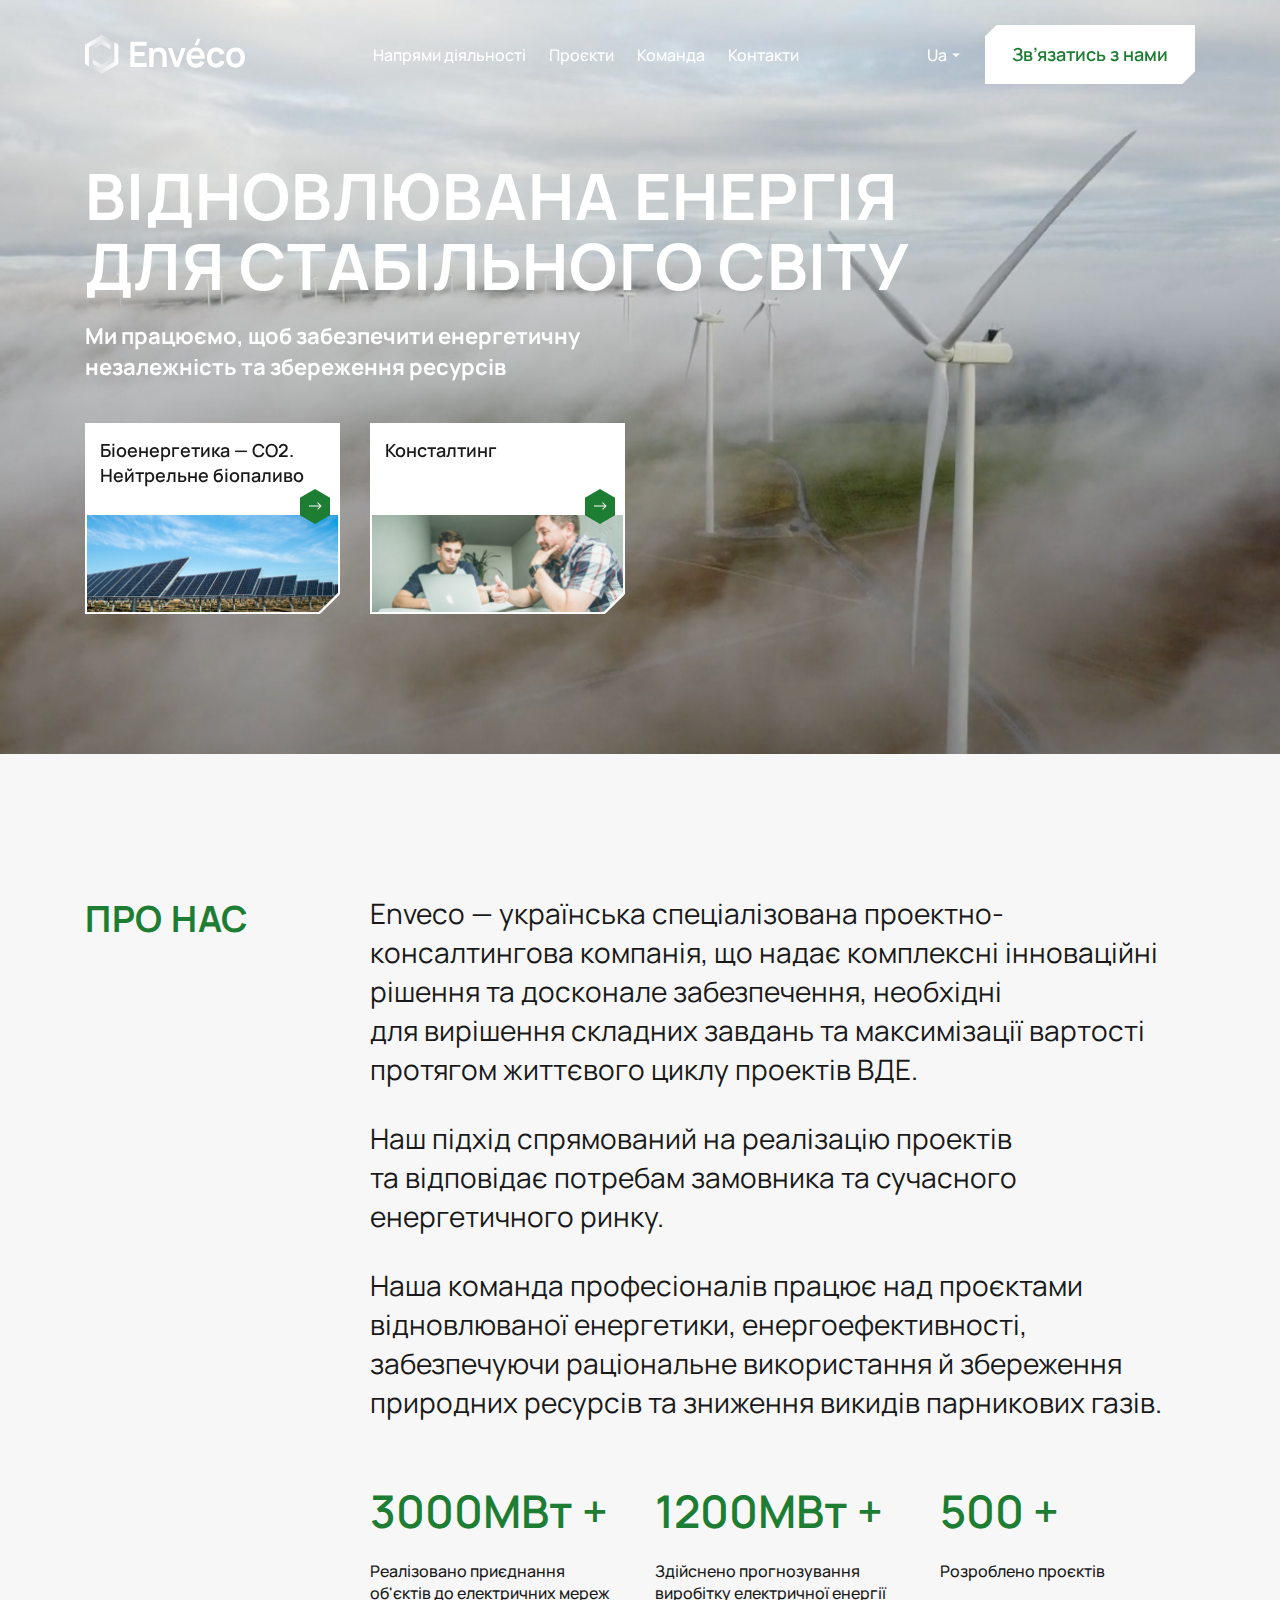
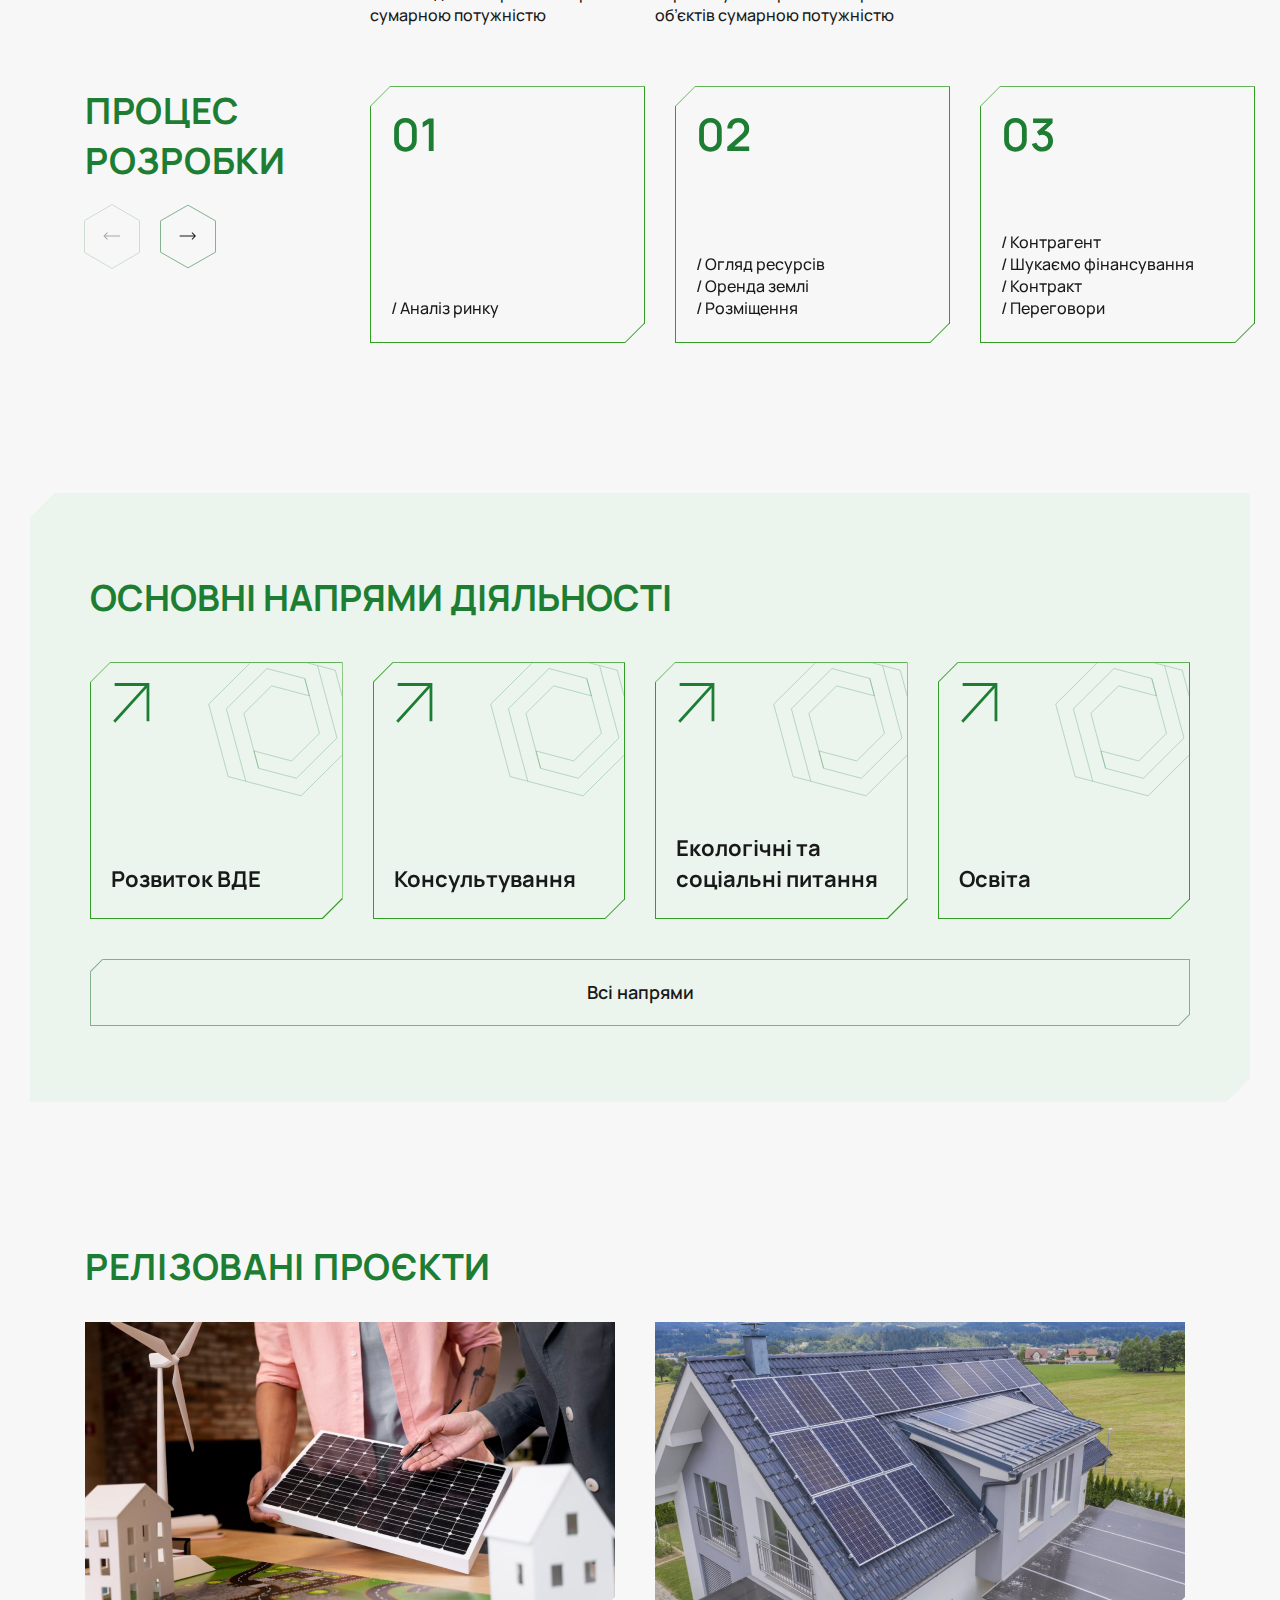
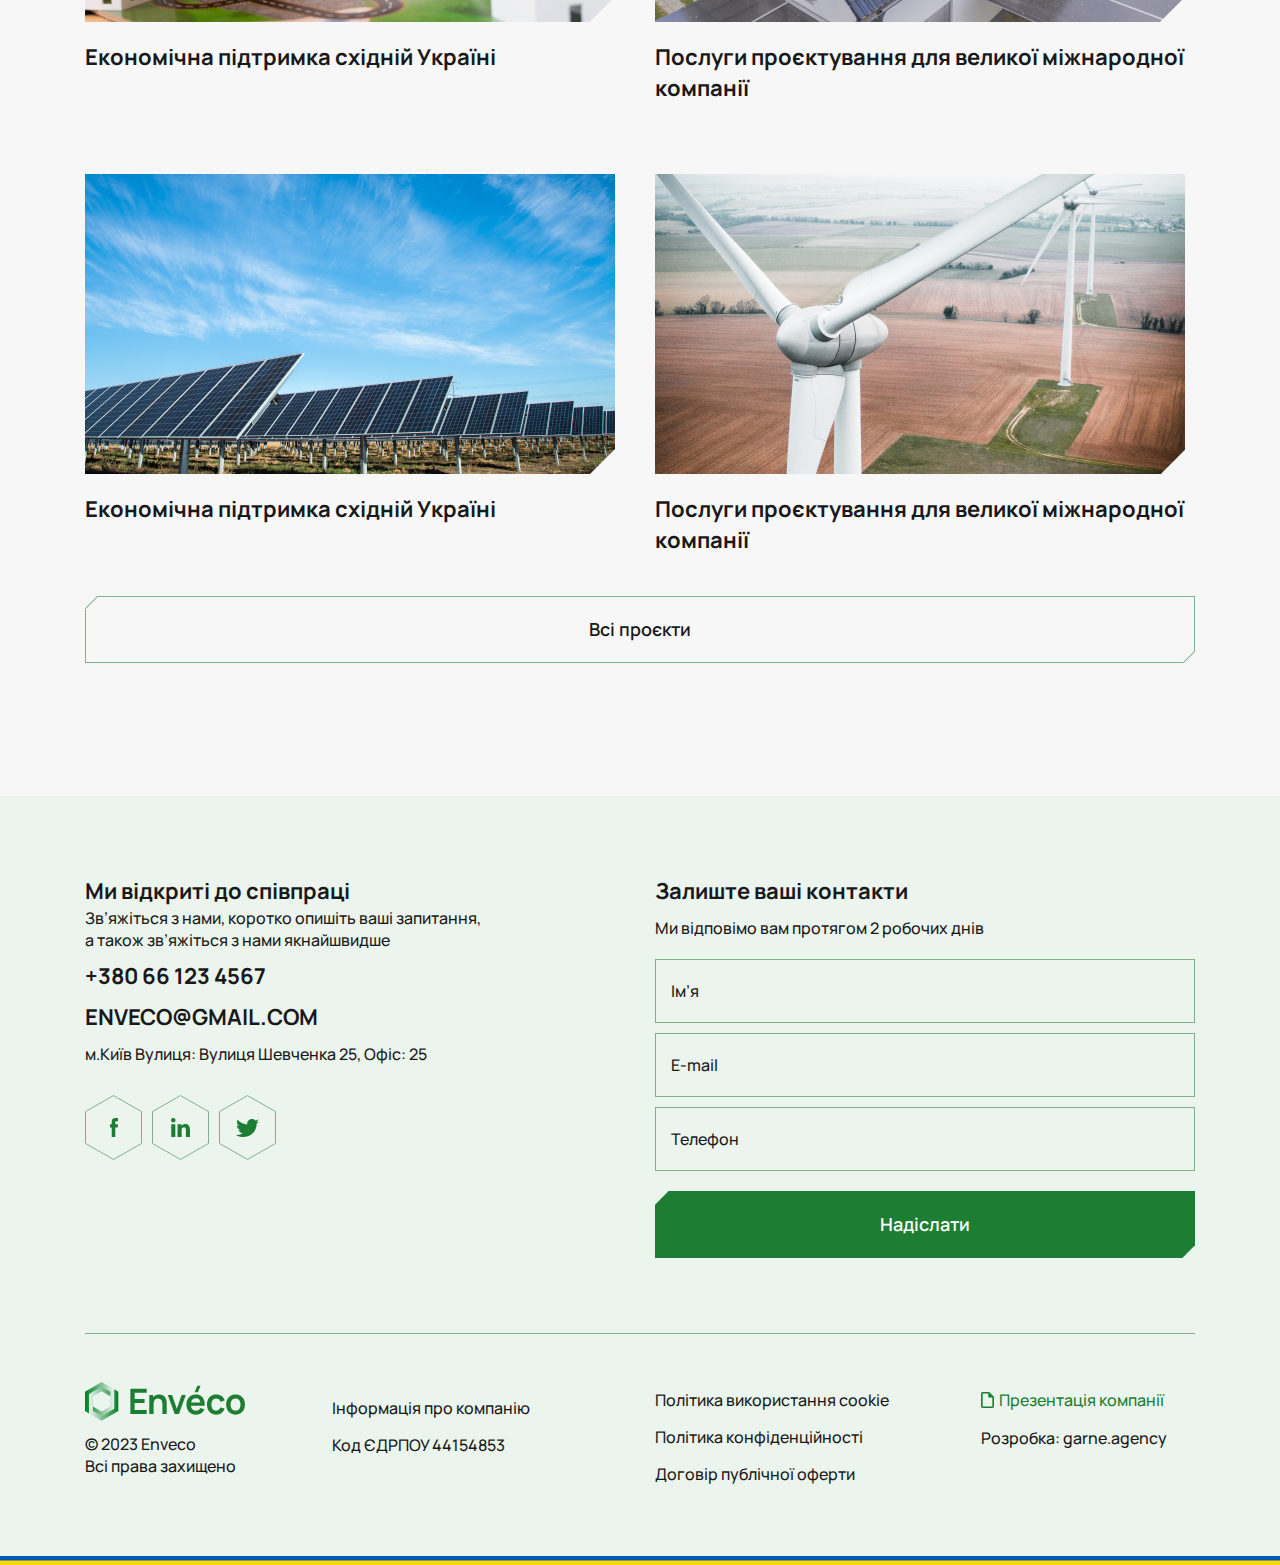
==== commit 04688b13: "initial" ====
--- a/app/index.html
+++ b/app/index.html
@@ -2,30 +2,57 @@
 <html lang="ua" class="page">
 
 <head>
-  <meta charset="UTF-8">
-  <meta name="viewport" content="width=device-width, initial-scale=1.0">
-  <link rel="shortcut icon" href="favicon.ico" type="image/x-icon">
-  <meta http-equiv="X-UA-Compatible" content="ie=edge">
-  <meta name="theme-color" content="#111111">
+  <meta charset="UTF-8" />
+  <meta name="viewport" content="width=device-width, initial-scale=1.0" />
+  <!-- <link rel="shortcut icon" href="favicon.ico" type="image/x-icon" /> -->
+  <link rel="icon" href="./img/favicon 512x512.svg" type="image/svg+xml" />
+
+  <meta http-equiv="X-UA-Compatible" content="ie=edge" />
+  <meta name="theme-color" content="#111111" />
+  <meta property="og:image" content="./img/open-graph.png" />
+  <meta
+    property="og:title"
+    content="Enveco - Відновлювана енергія для стабільного світу"
+  />
+
   <title>Enveco New Site</title>
-  <link rel="preload" href="fonts/ManropeRegular.woff2" as="font" type="font/woff2" crossorigin>
-
-  <link rel="stylesheet" href="https://cdn.jsdelivr.net/npm/swiper@10/swiper-bundle.min.css" />
-
-  <link rel="stylesheet" href="css/vendor.css">
-  <link rel="stylesheet" href="css/main.css">
+  <link
+    rel="preload"
+    href="fonts/ManropeRegular.woff2"
+    as="font"
+    type="font/woff2"
+    crossorigin
+  />
+
+  <link
+    rel="stylesheet"
+    href="https://cdn.jsdelivr.net/npm/swiper@10/swiper-bundle.min.css"
+  />
+
+  <link rel="stylesheet" href="css/vendor.css" />
+  <link rel="stylesheet" href="css/main.css" />
 
   <script src="https://code.jquery.com/jquery-3.6.0.min.js"></script>
 
-  <script defer src="https://cdn.jsdelivr.net/npm/swiper@10/swiper-bundle.min.js"></script>
+  <script
+    defer
+    src="https://cdn.jsdelivr.net/npm/swiper@10/swiper-bundle.min.js"
+  ></script>
   <script defer src="js/main.js"></script>
-
 </head>
 
 <body>
 
   <main id="page1Identifier">
-    <section class="intro">
+    <section
+  class="intro"
+  style="
+    background: url(./img/intro-photo.png);
+    background-size: cover;
+    background-repeat: no-repeat;
+    background-position: center;
+  "
+>
   <div class="video-container">
     <div class="video-container__iframe">
       <iframe
@@ -43,10 +70,10 @@
     </div>
   </div>
 
-  <div class="header-main">
+  <div class="header-main" id="header-main">
     <div class="container header-container">
       <a href="/">
-        <img src="./img/logo.svg" alt="Enveco" />
+        <img id="logo" src="./img/newWhite-logo.svg" alt="Enveco" />
       </a>
 
       <nav class="header__nav">
@@ -54,13 +81,13 @@
           <div class="menu-wrap-activity">
             <ul class="menu-activity">
               <li class="menu-item-activity">
-                <a href="pageActivity.html"
+                <a class="transition main-list" href="pageActivity.html"
                   >Напрями діяльності
-                  <span>
+                  <!-- <span>
                     <img src="./img/arrowDrop.svg" alt="" />
-                  </span>
+                  </span> -->
                 </a>
-                <ul class="drop-menu-activity">
+                <!-- <ul class="drop-menu-activity">
                   <li class="drop-menu-item-activity">
                     <a href="#">Біоенергетика</a>
                   </li>
@@ -91,21 +118,40 @@
                   <li class="drop-menu-item-activity">
                     <a href="#">Консультування</a>
                   </li>
-                </ul>
+                </ul> -->
               </li>
             </ul>
           </div>
 
           <li>
-            <a title="Проєкти" href="pageProjects.html"> Проєкти </a>
+            <a
+              class="transition main-list"
+              title="Проєкти"
+              href="pageProjects.html"
+            >
+              Проєкти
+            </a>
           </li>
 
           <li>
-            <a title="Команда" href="pageTeam.html"> Команда </a>
+            <a
+              class="transition main-list"
+              title="Команда"
+              href="pageTeam.html"
+            >
+              Команда
+            </a>
           </li>
 
           <li>
-            <a id="contact" title="Контакти" href="#footer"> Контакти </a>
+            <a
+              class="transition main-list"
+              id="contact"
+              title="Контакти"
+              href="#footer"
+            >
+              Контакти
+            </a>
           </li>
         </ul>
       </nav>
@@ -115,10 +161,10 @@
           <div class="menu-wrap">
             <ul class="menu">
               <li class="menu-item">
-                <a href="#"
+                <a id="lang-main" href="#"
                   >Ua
                   <span>
-                    <img src="./img/arrowDrop.svg" alt="" />
+                    <img id="main-arrow" src="./img/arrowDrop.svg" alt="" />
                   </span>
                 </a>
                 <ul class="drop-menu">
@@ -135,17 +181,21 @@
         </div>
 
         <div class="header__btn-link">
-          <a title="Зв'язатись з нами" target="_blank" href="#!">
-            <span>Зв’язатись з нами</span>
+          <a id="main-btn" title="Зв'язатись з нами" target="_blank" href="#!">
+            <span id="main-btn__text">Зв’язатись з нами</span>
           </a>
         </div>
       </div>
 
-      <div class="header__burger">
-        <span class="burger-text"> Меню </span>
+      <div class="header__burger" id="new-burger">
+        <span id="new-burger__text" class="burger-text"> Меню </span>
 
         <span class="burger-img">
-          <img src="./img/burger-item.svg" alt="Burger" />
+          <img
+            id="new-burger__thumb"
+            src="./img/burger-item.svg"
+            alt="Burger"
+          />
         </span>
       </div>
     </div>
@@ -168,8 +218,23 @@
         <!-- 1 -->
 
         <a href="#!" class="intro__content-cards__item">
-          <div class="intro__content-cards__item-title">
-            <h3>Біоенергетика — CO2. Нейтрельне біопаливо</h3>
+          <div class="animation">
+            <div class="animation-rec">
+              <svg
+                viewBox="0 0 30 35"
+                fill="none"
+                xmlns="http://www.w3.org/2000/svg"
+              >
+                <path
+                  d="M15 0L30 8.75V26.25L15 35L0 26.25V8.75L15 0Z"
+                  fill="#EBF4ED"
+                />
+              </svg>
+            </div>
+
+            <div class="intro__content-cards__item-title">
+              <h3>Біоенергетика — CO2. Нейтрельне біопаливо</h3>
+            </div>
           </div>
 
           <div class="cards__item-photo__thumb">
@@ -186,8 +251,22 @@
 
         <!-- 2 -->
         <a href="#!" class="intro__content-cards__item">
-          <div class="intro__content-cards__item-title uniq-pad">
-            <h3>Консантинг</h3>
+          <div class="animation">
+            <div class="animation-rec">
+              <svg
+                viewBox="0 0 30 35"
+                fill="none"
+                xmlns="http://www.w3.org/2000/svg"
+              >
+                <path
+                  d="M15 0L30 8.75V26.25L15 35L0 26.25V8.75L15 0Z"
+                  fill="#EBF4ED"
+                />
+              </svg>
+            </div>
+            <div class="intro__content-cards__item-title">
+              <h3>Консталтинг</h3>
+            </div>
           </div>
 
           <div class="cards__item-photo__thumb">
@@ -195,7 +274,7 @@
           </div>
 
           <div class="intro__content-cards__item-photo">
-            <img src="./img/introCard-2.png" alt="Консантинг" />
+            <img src="./img/test1.jpg" alt="Консталтинг" />
           </div>
         </a>
       </div>
@@ -276,7 +355,34 @@
         <div class="card-slider__slide swiper-slide">
           <div class="card-slider__item">
             <a href="#!">
-              <div class="cards-arrow">
+              <div class="num">01</div>
+              <div class="text">
+                <h3>/ Аналіз ринку</h3>
+              </div>
+            </a>
+          </div>
+        </div>
+
+        <div class="card-slider__slide swiper-slide">
+          <div class="card-slider__item">
+            <a href="#!">
+              <span class="num">02</span>
+
+              <div class="text">
+                <h3>/ Огляд ресурсів</h3>
+                <h3>/ Оренда землі</h3>
+                <h3>/ Розміщення</h3>
+              </div>
+            </a>
+          </div>
+        </div>
+
+        <div class="card-slider__slide swiper-slide">
+          <div class="card-slider__item">
+            <a href="#!">
+              <span class="num">03</span>
+
+              <!-- <div class="cards-arrow">
                 <svg
                   width="40"
                   height="43"
@@ -297,15 +403,22 @@
                     stroke-linecap="square"
                   />
                 </svg>
+              </div> -->
+              <div class="text">
+                <h3>/ Контрагент</h3>
+                <h3>/ Шукаємо фінансування</h3>
+                <h3>/ Контракт</h3>
+                <h3>/ Переговори</h3>
               </div>
-              <h3>/ Аналіз ринку</h3>
             </a>
           </div>
         </div>
         <div class="card-slider__slide swiper-slide">
           <div class="card-slider__item">
             <a href="#!">
-              <div class="cards-arrow">
+              <span class="num">04</span>
+
+              <!-- <div class="cards-arrow">
                 <svg
                   width="40"
                   height="43"
@@ -326,7 +439,7 @@
                     stroke-linecap="square"
                   />
                 </svg>
-              </div>
+              </div> -->
               <h3>/ Аналіз ринку</h3>
             </a>
           </div>
@@ -334,7 +447,9 @@
         <div class="card-slider__slide swiper-slide">
           <div class="card-slider__item">
             <a href="#!">
-              <div class="cards-arrow">
+              <span class="num">05</span>
+
+              <!-- <div class="cards-arrow">
                 <svg
                   width="40"
                   height="43"
@@ -355,7 +470,7 @@
                     stroke-linecap="square"
                   />
                 </svg>
-              </div>
+              </div> -->
               <h3>/ Аналіз ринку</h3>
             </a>
           </div>
@@ -363,7 +478,9 @@
         <div class="card-slider__slide swiper-slide">
           <div class="card-slider__item">
             <a href="#!">
-              <div class="cards-arrow">
+              <span class="num">06</span>
+
+              <!-- <div class="cards-arrow">
                 <svg
                   width="40"
                   height="43"
@@ -384,7 +501,7 @@
                     stroke-linecap="square"
                   />
                 </svg>
-              </div>
+              </div> -->
               <h3>/ Аналіз ринку</h3>
             </a>
           </div>
@@ -392,7 +509,9 @@
         <div class="card-slider__slide swiper-slide">
           <div class="card-slider__item">
             <a href="#!">
-              <div class="cards-arrow">
+              <span class="num">07</span>
+
+              <!--  <div class="cards-arrow">
                 <svg
                   width="40"
                   height="43"
@@ -413,7 +532,7 @@
                     stroke-linecap="square"
                   />
                 </svg>
-              </div>
+              </div> -->
               <h3>/ Аналіз ринку</h3>
             </a>
           </div>
@@ -421,7 +540,9 @@
         <div class="card-slider__slide swiper-slide">
           <div class="card-slider__item">
             <a href="#!">
-              <div class="cards-arrow">
+              <span class="num">08</span>
+
+              <!-- <div class="cards-arrow">
                 <svg
                   width="40"
                   height="43"
@@ -442,65 +563,7 @@
                     stroke-linecap="square"
                   />
                 </svg>
-              </div>
-              <h3>/ Аналіз ринку</h3>
-            </a>
-          </div>
-        </div>
-        <div class="card-slider__slide swiper-slide">
-          <div class="card-slider__item">
-            <a href="#!">
-              <div class="cards-arrow">
-                <svg
-                  width="40"
-                  height="43"
-                  viewBox="0 0 40 43"
-                  fill="none"
-                  xmlns="http://www.w3.org/2000/svg"
-                >
-                  <path
-                    d="M2.99805 40.5241L36.4291 3.60449"
-                    stroke="#1D7E33"
-                    stroke-width="2.99962"
-                    stroke-linecap="square"
-                  />
-                  <path
-                    d="M3.90674 1.60889H38.237V39.5215"
-                    stroke="#1D7E33"
-                    stroke-width="2.99962"
-                    stroke-linecap="square"
-                  />
-                </svg>
-              </div>
-              <h3>/ Аналіз ринку</h3>
-            </a>
-          </div>
-        </div>
-        <div class="card-slider__slide swiper-slide">
-          <div class="card-slider__item">
-            <a href="#!">
-              <div class="cards-arrow">
-                <svg
-                  width="40"
-                  height="43"
-                  viewBox="0 0 40 43"
-                  fill="none"
-                  xmlns="http://www.w3.org/2000/svg"
-                >
-                  <path
-                    d="M2.99805 40.5241L36.4291 3.60449"
-                    stroke="#1D7E33"
-                    stroke-width="2.99962"
-                    stroke-linecap="square"
-                  />
-                  <path
-                    d="M3.90674 1.60889H38.237V39.5215"
-                    stroke="#1D7E33"
-                    stroke-width="2.99962"
-                    stroke-linecap="square"
-                  />
-                </svg>
-              </div>
+              </div> -->
               <h3>/ Аналіз ринку</h3>
             </a>
           </div>
@@ -578,7 +641,7 @@
     <div class="container">
       <div class="activity__content">
         <div class="activity__content-title">
-          <h2>Основні напрямки діяльності</h2>
+          <h2>Основні напрями діяльності</h2>
         </div>
 
         <div class="card-slider__activity swiper-container">
@@ -798,7 +861,7 @@
 
         <div class="projects__cards-link">
           <a href="./pageActivity.html">
-            <span> Всі напрямки </span>
+            <span> Всі напрями </span>
           </a>
         </div>
       </div>
@@ -893,7 +956,7 @@
   <div class="mobile-menu__content">
     <div class="mobile-menu__content-header">
       <a href="/">
-        <img src="./img/footer-logo.svg" alt="Logo" />
+        <img src="./img/newGreen-logo.svg" alt="Logo" />
       </a>
 
       <div class="mobile-menu__content-header__close">
@@ -903,14 +966,14 @@
 
     <div class="mobile-menu__content-items">
       <div class="mobile-menu__content-list">
-        <a href="#!" class="accordion">
+        <a href="pageActivity.html" class="accordion">
           Напрями діяльності
 
-          <span>
+          <!-- <span>
             <img src="./img/mobile-drop.svg" alt="Drop" />
-          </span>
+          </span> -->
         </a>
-        <div class="accordionDrop">
+        <!-- <div class="accordionDrop">
           <ul>
             <li>
               <a href="#!">Біоенергетика</a>
@@ -941,7 +1004,7 @@
               <a href="pageActivity.html"> Всі напрями </a>
             </li>
           </ul>
-        </div>
+        </div> -->
       </div>
 
       <ul>
@@ -985,7 +1048,7 @@
   <!-- footer -->
   <footer class="footer" id="footer">
   <div class="footer-ua">
-    <img src="./img/ua.svg" alt="UA" />
+    <img src="./img/ua.jpg" alt="UA" />
   </div>
 
   <div class="container">
@@ -1182,9 +1245,11 @@
               >
             </div>
 
-            <button id="submit" type="submit">
-              <span>Надіслати</span>
-            </button>
+            <div class="button-hidden">
+              <button id="submit" type="submit">
+                <span>Надіслати</span>
+              </button>
+            </div>
           </form>
         </div>
       </div>
@@ -1195,7 +1260,7 @@
         <div class="footer__foot-logo">
           <div class="footer__foot-logo__content">
             <a class="footer__foot-logo__content-thumb">
-              <img src="./img/footer-logo.svg" alt="Logo" />
+              <img src="./img/newGreen-logo.svg" alt="Logo" />
             </a>
 
             <div class="footer__foot-logo__content-copy">
--- a/app/css/main.css
+++ b/app/css/main.css
@@ -192,6 +192,33 @@
   text-align: center;
 }
 
+#header-main {
+  background: transparent;
+  -webkit-transition: 0.1s linear;
+  transition: 0.1s linear;
+  position: fixed;
+  left: 0;
+  top: 0;
+  width: 100%;
+  border-bottom: 1px solid transparent;
+  z-index: 10000;
+}
+
+#lang-main {
+  -webkit-transition: 0.1s linear;
+  transition: 0.1s linear;
+}
+
+#logo {
+  -webkit-transition: 0.2s linear;
+  transition: 0.2s linear;
+}
+
+.another-header {
+  background: #f7f7f7 !important;
+  border-bottom: 1px solid #1d7e33 !important;
+}
+
 .header-main {
   padding-top: 25px;
   padding-bottom: 25px;
@@ -244,6 +271,11 @@
   font-weight: 500;
   line-height: 22px;
   color: #fff;
+  -webkit-transition: 0.1s linear;
+  transition: 0.1s linear;
+}
+.header__nav ul li a:hover {
+  color: #1d7e33 !important;
 }
 
 .header__btn {
@@ -270,8 +302,16 @@
   color: #fff;
 }
 .header__btn-link a {
-  -webkit-clip-path: polygon(6% 0, 100% 0, 100% 85%, 94% 100%, 0 100%, 0 16%);
-  clip-path: polygon(6% 0, 100% 0, 100% 85%, 94% 100%, 0 100%, 0 16%);
+  /* clip-path: polygon(6% 0, 100% 0, 100% 85%, 94% 100%, 0 100%, 0 16%);
+
+  display: inline-flex;
+  align-items: center;
+  justify-content: center;
+
+  background: #fff; */
+  -webkit-clip-path: polygon(5.5% 0, 100% 0, 100% 79%, 94% 100%, 0 100%, 0 19%);
+  clip-path: polygon(5.5% 0, 100% 0, 100% 79%, 94% 100%, 0 100%, 0 19%);
+  border: 1px solid transparent;
   display: -webkit-inline-box;
   display: -ms-inline-flexbox;
   display: inline-flex;
@@ -282,13 +322,111 @@
   -ms-flex-pack: center;
   justify-content: center;
   background: #fff;
+  -webkit-transition: 0.1s linear;
+  transition: 0.1s linear;
+  position: relative;
+  overflow: hidden;
+}
+.header__btn-link a::after {
+  content: "";
+  position: absolute;
+  -webkit-transform: rotate(46deg);
+  -ms-transform: rotate(46deg);
+  transform: rotate(46deg);
+  width: 1px;
+  height: 100%;
+  background: #fff;
+  top: -19%;
+  left: -4%;
+  opacity: 0;
+  -webkit-transition: 0.2s linear;
+  transition: 0.2s linear;
+}
+.header__btn-link a::before {
+  content: "";
+  position: absolute;
+  -webkit-transform: rotate(45deg);
+  -ms-transform: rotate(45deg);
+  transform: rotate(45deg);
+  width: 1px;
+  height: 100%;
+  background: #fff;
+  bottom: -17%;
+  right: -4%;
+  opacity: 0;
+  -webkit-transition: 0.2s linear;
+  transition: 0.2s linear;
 }
 .header__btn-link a span {
   font-size: 18px;
   font-weight: 600;
   line-height: 25px;
   padding: 16px 26px;
-  color: #191919;
+  color: #1d7e33;
+  -webkit-transition: 0.2s linear;
+  transition: 0.2s linear;
+}
+
+#main-btn.hover-effect {
+  position: relative;
+  overflow: hidden;
+  border: 1px solid transparent;
+}
+#main-btn.hover-effect::after {
+  content: "";
+  position: absolute;
+  -webkit-transform: rotate(46deg);
+  -ms-transform: rotate(46deg);
+  transform: rotate(46deg);
+  width: 1px;
+  height: 100%;
+  background: #1d7e33;
+  top: -19%;
+  left: -4%;
+  opacity: 0;
+  -webkit-transition: 0.2s linear;
+  transition: 0.2s linear;
+}
+#main-btn.hover-effect::before {
+  content: "";
+  position: absolute;
+  -webkit-transform: rotate(45deg);
+  -ms-transform: rotate(45deg);
+  transform: rotate(45deg);
+  width: 1px;
+  height: 100%;
+  background: #1d7e33;
+  bottom: -17%;
+  right: -4%;
+  opacity: 0;
+  -webkit-transition: 0.2s linear;
+  transition: 0.2s linear;
+}
+
+#main-btn.hover-effect {
+  background: #1d7e33;
+}
+#main-btn.hover-effect #main-btn__text {
+  color: #fff;
+}
+
+#main-btn.hover-effect:hover {
+  background: transparent;
+  border: 1px solid #1d7e33 !important;
+}
+#main-btn.hover-effect:hover #main-btn__text {
+  color: #1d7e33 !important;
+}
+
+.header__btn-link a:hover {
+  background: transparent !important;
+  border: 1px solid #fff !important;
+}
+.header__btn-link a:hover::after, .header__btn-link a:hover::before {
+  opacity: 1 !important;
+}
+.header__btn-link a:hover span {
+  color: #fff !important;
 }
 
 .menu-item {
@@ -320,7 +458,6 @@
   width: 61px;
   height: 74px;
   border: 1px solid #ebf4ed;
-  border-radius: 6px;
   z-index: 50;
   left: -13px;
 }
@@ -392,7 +529,6 @@
   width: 183px !important;
   height: 176px !important;
   border: 1px solid #ebf4ed;
-  border-radius: 6px;
   z-index: 50;
   left: 0px !important;
 }
@@ -456,7 +592,6 @@
   position: absolute;
   background-color: #fff;
   border: 1px solid #ebf4ed;
-  border-radius: 6px;
   z-index: 50;
   left: -13px;
 }
@@ -520,6 +655,12 @@
 .header__burger .burger-img {
   width: 20px;
   height: 20px;
+  display: -webkit-box;
+  display: -ms-flexbox;
+  display: flex;
+  -webkit-box-align: center;
+  -ms-flex-align: center;
+  align-items: center;
 }
 .header__burger .burger-img img {
   width: 100%;
@@ -535,7 +676,7 @@
   width: 100%;
   height: 100%;
   background: #ebf4ed;
-  z-index: 1000;
+  z-index: 500000;
   -webkit-transform: translateY(-100%);
   -ms-transform: translateY(-100%);
   transform: translateY(-100%);
@@ -725,6 +866,17 @@
   background: #1d7e33;
   text-align: center;
   position: relative;
+  -webkit-transition: 0.2s linear;
+  transition: 0.2s linear;
+  border: 1px solid transparent;
+}
+.mobile-menu__content-btn a:hover {
+  background-color: transparent;
+  color: #fff;
+  border: 1px solid #fff;
+}
+.mobile-menu__content-btn a:hover::after, .mobile-menu__content-btn a:hover::before {
+  border: 1px solid #fff;
 }
 .mobile-menu__content-btn a::after {
   content: "";
@@ -732,11 +884,12 @@
   width: 20px;
   height: 100%;
   background: #ebf4ed;
-  top: -70%;
+  top: -80%;
   left: 0%;
   -webkit-transform: rotate(45deg);
   -ms-transform: rotate(45deg);
   transform: rotate(45deg);
+  border: 1px solid transparent;
   -webkit-transition: 0.2s linear;
   transition: 0.2s linear;
 }
@@ -746,11 +899,12 @@
   width: 20px;
   height: 100%;
   background: #ebf4ed;
-  bottom: -70%;
+  bottom: -80%;
   right: 0%;
   -webkit-transform: rotate(45deg);
   -ms-transform: rotate(45deg);
   transform: rotate(45deg);
+  border: 1px solid transparent;
   -webkit-transition: 0.2s linear;
   transition: 0.2s linear;
 }
@@ -906,43 +1060,24 @@
   width: 100%;
 }
 
-.footer__head-contact__soc-item {
-  -webkit-transition: 0.1s linear;
-  transition: 0.1s linear;
-}
 .footer__head-contact__soc-item a {
   display: block;
-  -webkit-transition: 0.1s linear;
-  transition: 0.1s linear;
 }
 .footer__head-contact__soc-item a svg {
-  -webkit-transition: 0.1s linear;
-  transition: 0.1s linear;
+  will-change: fill;
   fill: transparent;
 }
 .footer__head-contact__soc-item a svg g .border-svg {
-  -webkit-transition: 0.1s linear;
-  transition: 0.1s linear;
   stroke: #81b18c;
 }
 .footer__head-contact__soc-item a svg g .fill-svg {
-  -webkit-transition: 0.2s linear;
-  transition: 0.2s linear;
+  will-change: fill;
   fill: #1d7e33;
 }
 
-.footer__head-contact__soc-item:hover {
-  -webkit-transition: 0.1s linear;
-  transition: 0.1s linear;
-}
-.footer__head-contact__soc-item:hover a {
-  -webkit-transition: 0.1s linear;
-  transition: 0.1s linear;
-}
 .footer__head-contact__soc-item:hover a svg {
-  -webkit-transition: 0.1s linear;
-  transition: 0.1s linear;
   fill: #1d7e33;
+  will-change: fill;
 }
 .footer__head-contact__soc-item:hover a svg g .border-svg {
   stroke: #1d7e33;
@@ -995,8 +1130,86 @@
   flex-direction: column;
   gap: 10px;
 }
+.footer__head-form__item form .button-hidden {
+  overflow: hidden;
+  margin-top: 10px;
+}
 .footer__head-form__item form button {
-  margin-top: 10px;
+  -webkit-transition: 0.2s linear;
+  transition: 0.2s linear;
+  position: relative;
+  border: 1px solid transparent;
+  -webkit-clip-path: none;
+  clip-path: none;
+  /*  &::after {
+           content: "";
+           position: absolute;
+           transform: rotate(45deg);
+           width: 1px;
+           height: 100%;
+           background: #fff;
+           top: -21%;
+           left: -1%;
+           opacity: 0;
+           transition: 0.2s linear;
+
+           @media screen and (max-width: 1030px) {
+             top: -10px;
+           }
+         }
+
+         &::before {
+           content: "";
+           position: absolute;
+           transform: rotate(45deg);
+           width: 1px;
+           height: 100%;
+           background: #fff;
+           bottom: -21%;
+           right: -1%;
+           opacity: 0;
+           transition: 0.2s linear;
+
+           @media screen and (max-width: 1030px) {
+             bottom: -10px;
+           }
+         }
+  */
+}
+.footer__head-form__item form button::after {
+  content: "";
+  position: absolute;
+  width: 20px;
+  height: 100%;
+  background: #ebf4ed;
+  top: -70%;
+  left: 0%;
+  -webkit-transform: rotate(45deg);
+  -ms-transform: rotate(45deg);
+  transform: rotate(45deg);
+  border: 1px solid transparent;
+}
+.footer__head-form__item form button::before {
+  content: "";
+  position: absolute;
+  width: 20px;
+  height: 100%;
+  background: #ebf4ed;
+  bottom: -70%;
+  right: 0%;
+  -webkit-transform: rotate(45deg);
+  -ms-transform: rotate(45deg);
+  transform: rotate(45deg);
+  border: 1px solid transparent;
+}
+.footer__head-form__item form button:hover {
+  color: #fff;
+  background: transparent;
+  border: 1px solid #fff;
+}
+
+.footer__head-form__item form button:hover::after, .footer__head-form__item form button:hover::before {
+  border: 1px solid #fff;
 }
 
 .footer__foot {
@@ -1030,6 +1243,14 @@
     flex-direction: column;
     gap: 40px;
   }
+}
+
+.footer__foot .footer__foot-container .footer__foot-logo .footer__foot-logo__content a {
+  display: block;
+}
+.footer__foot .footer__foot-container .footer__foot-logo .footer__foot-logo__content a img {
+  max-width: 160px;
+  max-height: 55px;
 }
 
 .footer__foot-police {
@@ -1199,6 +1420,27 @@
   display: block;
 }
 
+header {
+  position: fixed;
+  left: 0;
+  top: 0;
+  width: 100%;
+  z-index: 50;
+  -webkit-transition: all 0.1s linear;
+  transition: all 0.1s linear;
+  border-bottom: 1px solid transparent;
+}
+
+.sticky {
+  -webkit-transition: 0.2s linear;
+  transition: 0.2s linear;
+  border-bottom: 1px solid #1d7e33;
+}
+
+.header {
+  background-color: #f7f7f7;
+}
+
 .header-wrap {
   display: -webkit-box;
   display: -ms-flexbox;
@@ -1215,17 +1457,28 @@
 }
 @media screen and (max-width: 976px) {
   .header-wrap {
-    padding-bottom: 15px;
-    padding-top: 15px;
-    margin-bottom: 10px;
+    padding-bottom: 20px;
+    padding-top: 20px;
   }
 }
 @media screen and (max-width: 768px) {
   .header-wrap {
     padding-bottom: 5px;
     padding-top: 5px;
-    margin-bottom: 10px;
-  }
+  }
+}
+
+.header .header-wrap a img {
+  max-width: 160px;
+  max-height: 55px;
+}
+
+.footer__foot-police ul li {
+  -webkit-transition: 0.3s linear;
+  transition: 0.3s linear;
+}
+.footer__foot-police ul li a:hover {
+  color: #1d7e33;
 }
 
 .header__nav-main ul {
@@ -1242,6 +1495,11 @@
   font-weight: 500;
   line-height: 22px;
   color: #191919;
+  -webkit-transition: 0.3s linear;
+  transition: 0.3s linear;
+}
+.header__nav-main ul li a:hover {
+  color: #1d7e33;
 }
 
 .menu-wrap__main ul li a {
@@ -1252,8 +1510,8 @@
 }
 
 .header__btn-link__main a {
-  -webkit-clip-path: polygon(6% 0, 100% 0, 100% 85%, 94% 100%, 0 100%, 0 16%);
-  clip-path: polygon(6% 0, 100% 0, 100% 85%, 94% 100%, 0 100%, 0 16%);
+  -webkit-clip-path: polygon(5.5% 0, 100% 0, 100% 79%, 94% 100%, 0 100%, 0 19%);
+  clip-path: polygon(5.5% 0, 100% 0, 100% 79%, 94% 100%, 0 100%, 0 19%);
   border: 1px solid transparent;
   display: -webkit-inline-box;
   display: -ms-inline-flexbox;
@@ -1273,13 +1531,13 @@
 .header__btn-link__main a::after {
   content: "";
   position: absolute;
-  -webkit-transform: rotate(53deg);
-  -ms-transform: rotate(53deg);
-  transform: rotate(53deg);
+  -webkit-transform: rotate(46deg);
+  -ms-transform: rotate(46deg);
+  transform: rotate(46deg);
   width: 1px;
   height: 100%;
-  background: #fff;
-  top: -25%;
+  background: #1d7e33;
+  top: -19%;
   left: -4%;
   opacity: 0;
   -webkit-transition: 0.2s linear;
@@ -1288,13 +1546,13 @@
 .header__btn-link__main a::before {
   content: "";
   position: absolute;
-  -webkit-transform: rotate(55deg);
-  -ms-transform: rotate(55deg);
-  transform: rotate(55deg);
+  -webkit-transform: rotate(45deg);
+  -ms-transform: rotate(45deg);
+  transform: rotate(45deg);
   width: 1px;
   height: 100%;
-  background: #fff;
-  bottom: -26%;
+  background: #1d7e33;
+  bottom: -17%;
   right: -4%;
   opacity: 0;
   -webkit-transition: 0.2s linear;
@@ -1306,14 +1564,19 @@
   line-height: 25px;
   padding: 16px 26px;
   color: #fff;
+  -webkit-transition: 0.2s linear;
+  transition: 0.2s linear;
 }
 
 .header__btn-link__main a:hover {
   background: transparent;
-  border: 1px solid #fff;
+  border: 1px solid #1d7e33;
 }
 .header__btn-link__main a:hover::after, .header__btn-link__main a:hover::before {
   opacity: 1;
+}
+.header__btn-link__main a:hover span {
+  color: #1d7e33;
 }
 
 .header__nav-main .menu-wrap-activity .menu-item-activity .drop-menu-activity {
@@ -1337,7 +1600,6 @@
   position: absolute;
   background-color: #fff;
   border: 1px solid #ebf4ed;
-  border-radius: 6px;
   z-index: 50;
   left: -13px;
 }
@@ -1403,7 +1665,9 @@
 .intro {
   position: relative;
   overflow: hidden;
-  background: #000;
+  /* background-repeat: no-repeat;
+  background-size: cover;
+  background-position: center; */
   margin-bottom: 140px;
   padding-bottom: 140px;
 }
@@ -1422,11 +1686,32 @@
 
 .video-container {
   position: absolute;
-}
-
+  -webkit-animation: fadeIn 4s forwards;
+  animation: fadeIn 4s forwards;
+}
+
+@-webkit-keyframes fadeIn {
+  0% {
+    opacity: 0;
+  }
+  100% {
+    opacity: 1;
+  }
+}
+
+@keyframes fadeIn {
+  0% {
+    opacity: 0;
+  }
+  100% {
+    opacity: 1;
+  }
+}
 .video-container__iframe {
   position: relative;
   height: 100%;
+  -webkit-animation: fadeIn 4s forwards;
+  animation: fadeIn 4s forwards;
 }
 .video-container__iframe iframe {
   position: absolute;
@@ -1469,11 +1754,11 @@
 }
 
 .intro__content {
-  padding-top: 60px;
+  padding-top: 161px;
 }
 @media screen and (max-width: 768px) {
   .intro__content {
-    padding-top: 40px;
+    padding-top: 92px;
   }
 }
 .intro__content-title {
@@ -1563,9 +1848,11 @@
   max-width: 255px;
   -webkit-clip-path: polygon(0 0, 100% 0, 100% 89.4%, 92% 100%, 0 100%, 0 0);
   clip-path: polygon(0 0, 100% 0, 100% 89.4%, 92% 100%, 0 100%, 0 0);
+  position: relative;
   background: #fff;
   -webkit-transition: 0.2s linear;
   transition: 0.2s linear;
+  overflow: hidden;
 }
 @media screen and (max-width: 375px) {
   .intro__content-cards__item {
@@ -1573,12 +1860,9 @@
     -ms-flex: 1;
     flex: 1;
     max-width: 100%;
-    -webkit-clip-path: polygon(0 0, 100% 0, 100% 88.4%, 92.5% 100%, 0 100%, 0 0);
-    clip-path: polygon(0 0, 100% 0, 100% 88.4%, 92.5% 100%, 0 100%, 0 0);
-  }
-}
-.intro__content-cards__item:hover, .intro__content-cards__item:active, .intro__content-cards__item:focus {
-  background: #ebf4ed;
+    -webkit-clip-path: polygon(0 0, 100% 0, 100% 92.4%, 95.4% 100%, 0 100%, 0 0);
+    clip-path: polygon(0 0, 100% 0, 100% 92.4%, 95.4% 100%, 0 100%, 0 0);
+  }
 }
 .intro__content-cards__item-title {
   max-width: 100%;
@@ -1597,6 +1881,7 @@
   color: #191919;
 }
 .intro__content-cards__item-photo {
+  overflow: hidden;
   -webkit-box-flex: 1;
   -ms-flex: 1;
   flex: 1;
@@ -1609,14 +1894,18 @@
   margin-top: auto;
   max-width: 255px;
   padding: 1px;
-  -webkit-clip-path: polygon(0 0, 100% 0, 100% 89.4%, 92% 100%, 0 100%, 0 0);
-  clip-path: polygon(0 0, 100% 0, 100% 89.4%, 92% 100%, 0 100%, 0 0);
 }
 @media screen and (max-width: 375px) {
   .intro__content-cards__item-photo {
     max-width: 100%;
-    -webkit-clip-path: polygon(0 0, 100% 0, 100% 76.4%, 92% 100%, 0 100%, 0 0);
-    clip-path: polygon(0 0, 100% 0, 100% 76.4%, 92% 100%, 0 100%, 0 0);
+  }
+}
+.intro__content-cards__item-photo img {
+  overflow: hidden;
+}
+@media screen and (max-width: 375px) {
+  .intro__content-cards__item-photo img {
+    max-width: 100%;
   }
 }
 @media screen and (max-width: 375px) {
@@ -1650,6 +1939,60 @@
   .uniq-pad {
     padding: 15px 15px 50px 15px !important;
   }
+}
+
+/*
+.intro__content-cards__item {
+  position: relative;
+  &::before {
+    content: "";
+    position: absolute;
+    top: 0;
+    left: -100%;
+    width: 100%;
+    height: 100%;
+    background-color: #ebf4ed;
+    transition: left 0.4s linear;
+    z-index: -1;
+  }
+}
+
+.intro__content-cards__item:hover {
+  &::before {
+    left: 0;
+  }
+}
+ */
+.animation {
+  min-height: 90px;
+  position: relative;
+  overflow: hidden;
+}
+.animation .animation-rec {
+  overflow: hidden;
+  position: absolute;
+  top: -150%;
+  left: 0;
+  z-index: -1;
+  -webkit-transform: scale(0);
+  -ms-transform: scale(0);
+  transform: scale(0);
+  -webkit-transform-origin: left center;
+  -ms-transform-origin: left center;
+  transform-origin: left center;
+  -webkit-transition: all 0.7s linear;
+  transition: all 0.7s linear;
+  width: 300px;
+  height: 350px;
+}
+.animation .animation-rec svg {
+  width: 100%;
+}
+
+.intro__content-cards__item:hover .animation .animation-rec {
+  -webkit-transform: scale(1);
+  -ms-transform: scale(1);
+  transform: scale(1);
 }
 
 .about {
@@ -2007,14 +2350,51 @@
   transition: 0.2s linear;
 }
 
-.card-slider__item:hover {
+.num {
+  font-size: 45px;
+  font-weight: 600;
+  line-height: 54px;
+  color: #1d7e33;
+  height: 100%;
+}
+
+.develop .develop-container .card-slider .card-slider__wrapper .card-slider__slide .card-slider__item a {
+  cursor: default;
+}
+.develop .develop-container .card-slider .card-slider__wrapper .card-slider__slide .card-slider__item a h3 {
+  font-size: 16px;
+  font-weight: 500;
+  line-height: 22px;
+  color: #191919;
+  -webkit-box-flex: 1;
+  -ms-flex: auto;
+  flex: auto;
+}
+
+.header-main .header-container a {
+  cursor: pointer;
+}
+.header-main .header-container a img {
+  max-width: 160px;
+  max-height: 55px;
+}
+
+.mobile-menu__content-header a {
+  cursor: pointer;
+  display: block;
+}
+.mobile-menu__content-header a img {
+  max-width: 160px;
+  max-height: 55px;
+}
+
+/* .card-slider__item:hover {
   background: #ebf4ed;
 }
 
 .card-slider__item:hover a h3 {
   font-weight: 700;
-}
-
+} */
 .card-slider__item:hover .cards-arrow {
   -webkit-transform: rotate(90deg);
   -ms-transform: rotate(90deg);
@@ -2530,15 +2910,22 @@
 
 .activity__intro {
   margin-bottom: 140px;
+  padding-top: 109px;
 }
 @media screen and (max-width: 1020px) {
   .activity__intro {
     margin-bottom: 100px;
   }
 }
+@media screen and (max-width: 976px) {
+  .activity__intro {
+    padding-top: 93px;
+  }
+}
 @media screen and (max-width: 768px) {
   .activity__intro {
     margin-bottom: 60px;
+    padding-top: 63px;
   }
 }
 .activity__intro-wrapper {
@@ -2560,7 +2947,6 @@
 .activity__intro-wrapper__img {
   height: 500px;
   max-width: 1440px;
-  /* clip-path: polygon(2% 0, 100% 0, 100% 95%, 98% 100%, 0 100%, 0 5%); */
   position: relative;
   overflow: hidden;
 }
@@ -2767,12 +3153,14 @@
   font-weight: 600;
   line-height: 25px;
   text-align: center;
-  color: #191919;
+  color: #1d7e33;
   background: #fff;
   padding: 15px 0px;
   -webkit-clip-path: polygon(6% 0, 100% 0, 100% 83%, 94% 100%, 0 100%, 0 16%);
   clip-path: polygon(6% 0, 100% 0, 100% 83%, 94% 100%, 0 100%, 0 16%);
   border: 1px solid transparent;
+  -webkit-transition: 0.4s linear;
+  transition: 0.4s linear;
   overflow: hidden;
 }
 .activity__all-cards__item-btn span::after {
@@ -2786,7 +3174,10 @@
   background: #fff;
   top: -24%;
   left: -4%;
+  -webkit-transition: all 0.2s linear;
+  transition: all 0.2s linear;
   opacity: 0;
+  visibility: hidden;
 }
 .activity__all-cards__item-btn span::before {
   content: "";
@@ -2799,7 +3190,10 @@
   background: #fff;
   bottom: -22%;
   right: -4%;
+  -webkit-transition: all 0.2s linear;
+  transition: all 0.2s linear;
   opacity: 0;
+  visibility: hidden;
 }
 
 .activity__all-cards__item a:hover .activity__all-cards__item-btn span {
@@ -2809,10 +3203,10 @@
 }
 .activity__all-cards__item a:hover .activity__all-cards__item-btn span::after, .activity__all-cards__item a:hover .activity__all-cards__item-btn span::before {
   opacity: 1;
+  visibility: visible;
 }
 
 .activity__all-cards__item-img {
-  /* clip-path: polygon(50% 0%, 100% 0, 100% 93%, 96% 100%, 0 100%, 0 0); */
   min-height: 300px;
   position: relative;
   overflow: hidden;
@@ -2828,6 +3222,7 @@
   -webkit-transform: rotate(45deg);
   -ms-transform: rotate(45deg);
   transform: rotate(45deg);
+  z-index: 5;
 }
 .activity__all-cards__item-img img {
   height: 300px;
@@ -2903,40 +3298,11 @@
 .activity__plus-cards__item {
   min-width: 255px;
   min-height: 255px;
-  /* clip-path: polygon(9% 0, 100% 0, 100% 91%, 91% 100%, 0 100%, 0 9%); */
   background: transparent;
   position: relative;
   overflow: hidden;
   -webkit-transition: 0.2s linear;
   transition: 0.2s linear;
-  /* &::after {
-    content: "";
-    position: absolute;
-    width: 1.5px;
-    height: 100%;
-    transform: rotate(45deg);
-    top: -42.5%;
-    left: 0%;
-    background: #339e25;
-
-    @media screen and (max-width: 768px) {
-      transform: rotate(53deg);
-    }
-  } */
-  /* &::before {
-    content: "";
-    position: absolute;
-    width: 1.5px;
-    height: 100%;
-    transform: rotate(45deg);
-    bottom: -42%;
-    right: 0%;
-    background: #339e25;
-
-    @media screen and (max-width: 768px) {
-      transform: rotate(53deg);
-    }
-  } */
 }
 @media screen and (max-width: 768px) {
   .activity__plus-cards__item {
@@ -3034,12 +3400,44 @@
   transform: rotate(90deg);
 }
 
+.activity__all-cards__item-img {
+  -webkit-transition: 0.3s linear;
+  transition: 0.3s linear;
+}
+.activity__all-cards__item-img img {
+  -webkit-transition: 0.4s linear;
+  transition: 0.4s linear;
+}
+
+.activity__all-cards__item a:hover .activity__all-cards__item-img img {
+  -webkit-transform: scale(1.15);
+  -ms-transform: scale(1.15);
+  transform: scale(1.15);
+}
+
+.btnText {
+  -webkit-transition: all 0.4s linear;
+  transition: all 0.4s linear;
+}
+
 .projects__intro {
   margin-bottom: 80px;
+  padding-top: 109px;
 }
 @media screen and (max-width: 1020px) {
   .projects__intro {
     margin-bottom: 60px;
+  }
+}
+@media screen and (max-width: 976px) {
+  .projects__intro {
+    padding-top: 93px;
+  }
+}
+@media screen and (max-width: 768px) {
+  .projects__intro {
+    margin-bottom: 60px;
+    padding-top: 63px;
   }
 }
 .projects__intro-wrapper {
@@ -3196,6 +3594,7 @@
   -webkit-transform: rotate(45deg);
   -ms-transform: rotate(45deg);
   transform: rotate(45deg);
+  z-index: 2;
 }
 .projects__cards-items__card-thumb img {
   width: 100%;
@@ -3216,8 +3615,18 @@
   }
 }
 
+.projects__cards-items__card-thumb img {
+  -webkit-transition: 0.4s linear;
+  transition: 0.4s linear;
+}
+
 .projects__cards-items__card a:hover .projects__cards-items__card-descr h4 {
   color: #1d7e33;
+}
+.projects__cards-items__card a:hover .projects__cards-items__card-thumb img {
+  -webkit-transform: scale(1.15);
+  -ms-transform: scale(1.15);
+  transform: scale(1.15);
 }
 
 .projects__cards-items__card a {
@@ -3310,15 +3719,22 @@
 
 .team__intro {
   margin-bottom: 140px;
+  padding-top: 109px;
 }
 @media screen and (max-width: 1020px) {
   .team__intro {
     margin-bottom: 100px;
   }
 }
+@media screen and (max-width: 976px) {
+  .team__intro {
+    padding-top: 93px;
+  }
+}
 @media screen and (max-width: 768px) {
   .team__intro {
     margin-bottom: 60px;
+    padding-top: 63px;
   }
 }
 .team__intro-wrapper {
@@ -3703,7 +4119,13 @@
   padding: 20px 55px;
   background: #1d7e33;
   position: relative;
-  overflow: hidden;
+  border: 1px solid transparent;
+  -webkit-transition: 0.2s linear;
+  transition: 0.2s linear;
+  position: relative;
+  border: 1px solid transparent;
+  -webkit-clip-path: none;
+  clip-path: none;
 }
 @media screen and (max-width: 365px) {
   .team__cards-banner__content-descr__right a {
@@ -3722,6 +4144,7 @@
   -webkit-transform: rotate(45deg);
   -ms-transform: rotate(45deg);
   transform: rotate(45deg);
+  border: 1px solid transparent;
 }
 .team__cards-banner__content-descr__right a::before {
   content: "";
@@ -3734,6 +4157,7 @@
   -webkit-transform: rotate(45deg);
   -ms-transform: rotate(45deg);
   transform: rotate(45deg);
+  border: 1px solid transparent;
 }
 .team__cards-banner__content-descr__right a span {
   font-size: 18px;
@@ -3744,19 +4168,33 @@
   color: #fff;
 }
 
+.team__cards-banner__content-descr__right a {
+  -webkit-transition: 0.2s linear;
+  transition: 0.2s linear;
+  border: 1px solid transparent;
+}
+
+.team__cards-banner__content-descr__right a:hover {
+  background: transparent;
+  border: 1px solid #fff;
+}
+.team__cards-banner__content-descr__right a:hover::after, .team__cards-banner__content-descr__right a:hover::before {
+  border: 1px solid #fff;
+}
+
 .team__card {
-  padding-top: 110px;
+  padding-top: 215px;
   margin-bottom: 140px;
 }
 @media screen and (max-width: 1020px) {
   .team__card {
-    padding-top: 40px;
+    padding-top: 145px;
     margin-bottom: 100px;
   }
 }
 @media screen and (max-width: 768px) {
   .team__card {
-    padding-top: 10px;
+    padding-top: 60px;
     margin-bottom: 80px;
   }
 }
@@ -3928,10 +4366,22 @@
 
 .project__intro {
   margin-bottom: 80px;
+  padding-top: 109px;
 }
 @media screen and (max-width: 1020px) {
   .project__intro {
     margin-bottom: 60px;
+  }
+}
+@media screen and (max-width: 976px) {
+  .project__intro {
+    padding-top: 93px;
+  }
+}
+@media screen and (max-width: 768px) {
+  .project__intro {
+    margin-bottom: 60px;
+    padding-top: 63px;
   }
 }
 .project__intro-wrapper {
@@ -4170,15 +4620,22 @@
 
 .activity-article__intro {
   margin-bottom: 140px;
+  padding-top: 109px;
 }
 @media screen and (max-width: 1020px) {
   .activity-article__intro {
     margin-bottom: 100px;
   }
 }
+@media screen and (max-width: 976px) {
+  .activity-article__intro {
+    padding-top: 93px;
+  }
+}
 @media screen and (max-width: 768px) {
   .activity-article__intro {
     margin-bottom: 60px;
+    padding-top: 63px;
   }
 }
 .activity-article__intro-wrapper {
@@ -4397,10 +4854,17 @@
 
 .service__intro {
   margin-bottom: 80px;
+  padding-top: 109px;
+}
+@media screen and (max-width: 976px) {
+  .service__intro {
+    padding-top: 93px;
+  }
 }
 @media screen and (max-width: 768px) {
   .service__intro {
     margin-bottom: 60px;
+    padding-top: 63px;
   }
 }
 .service__intro-wrapper {
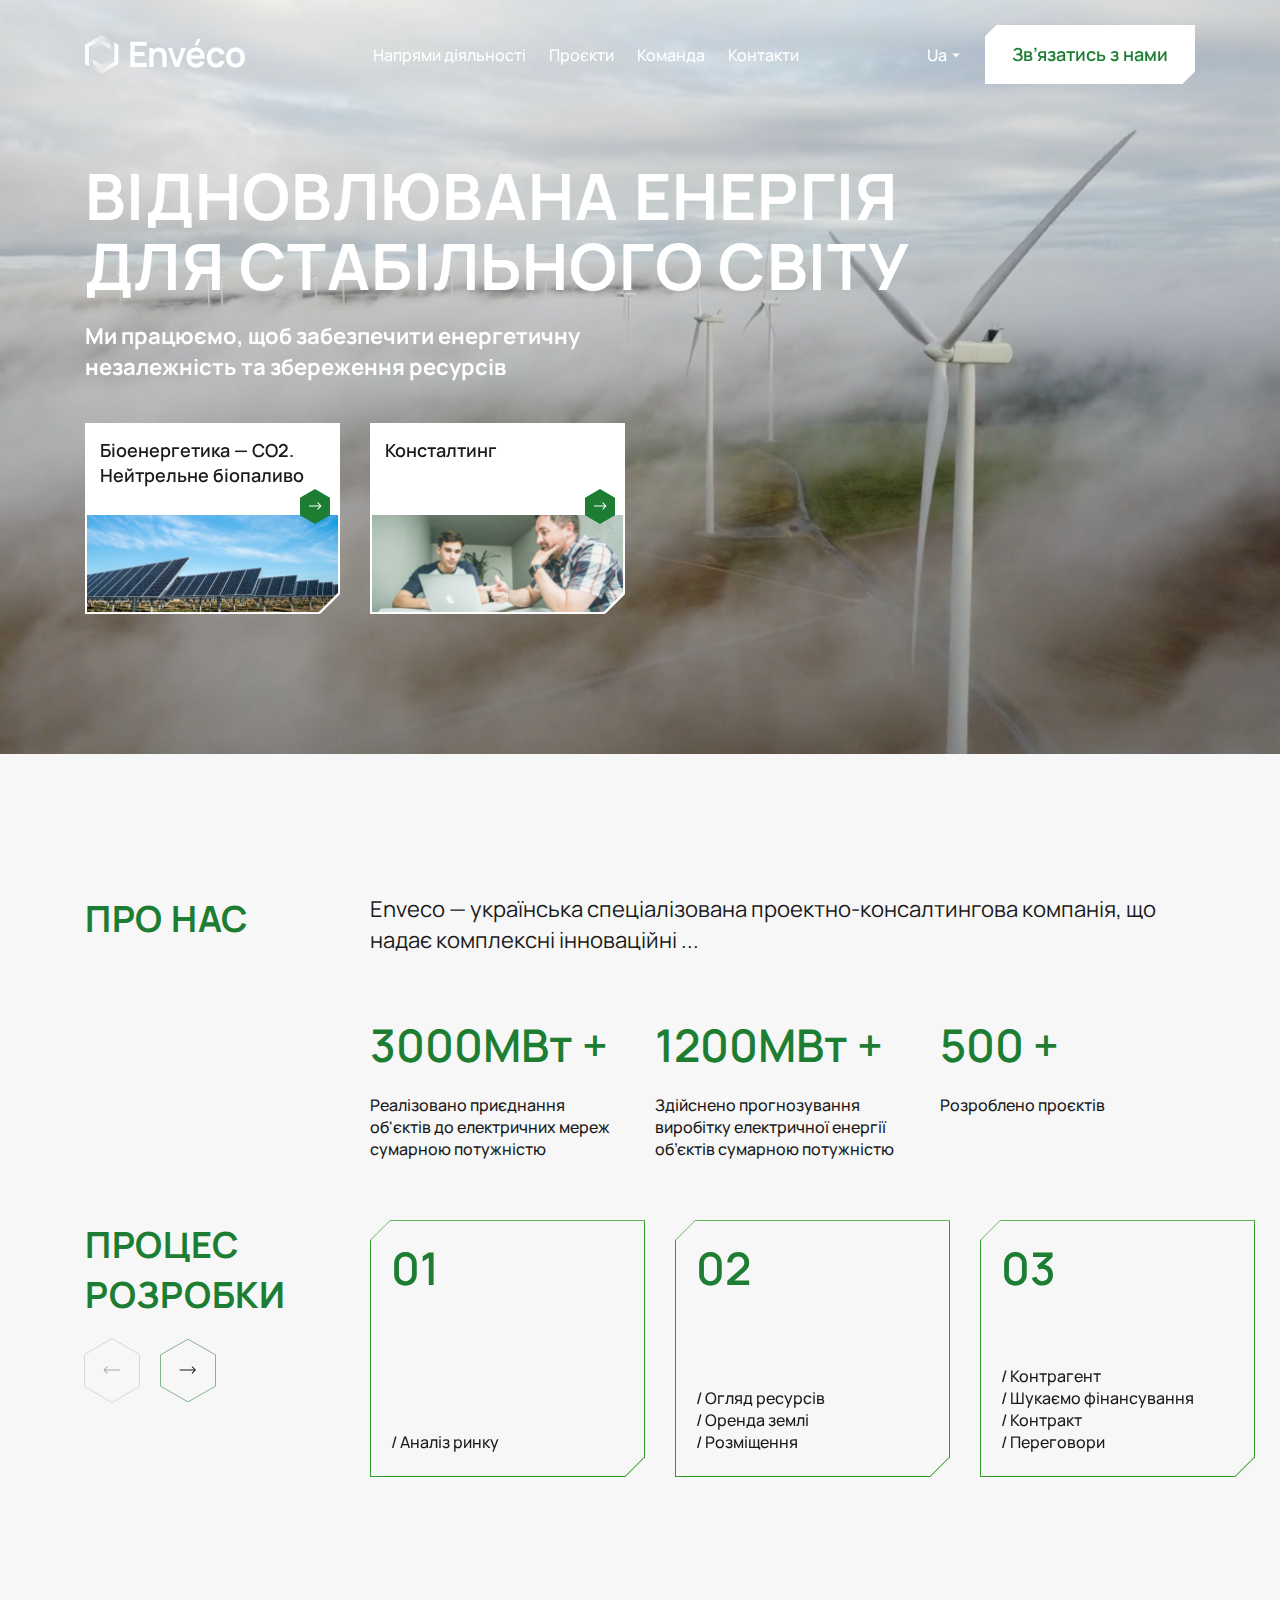
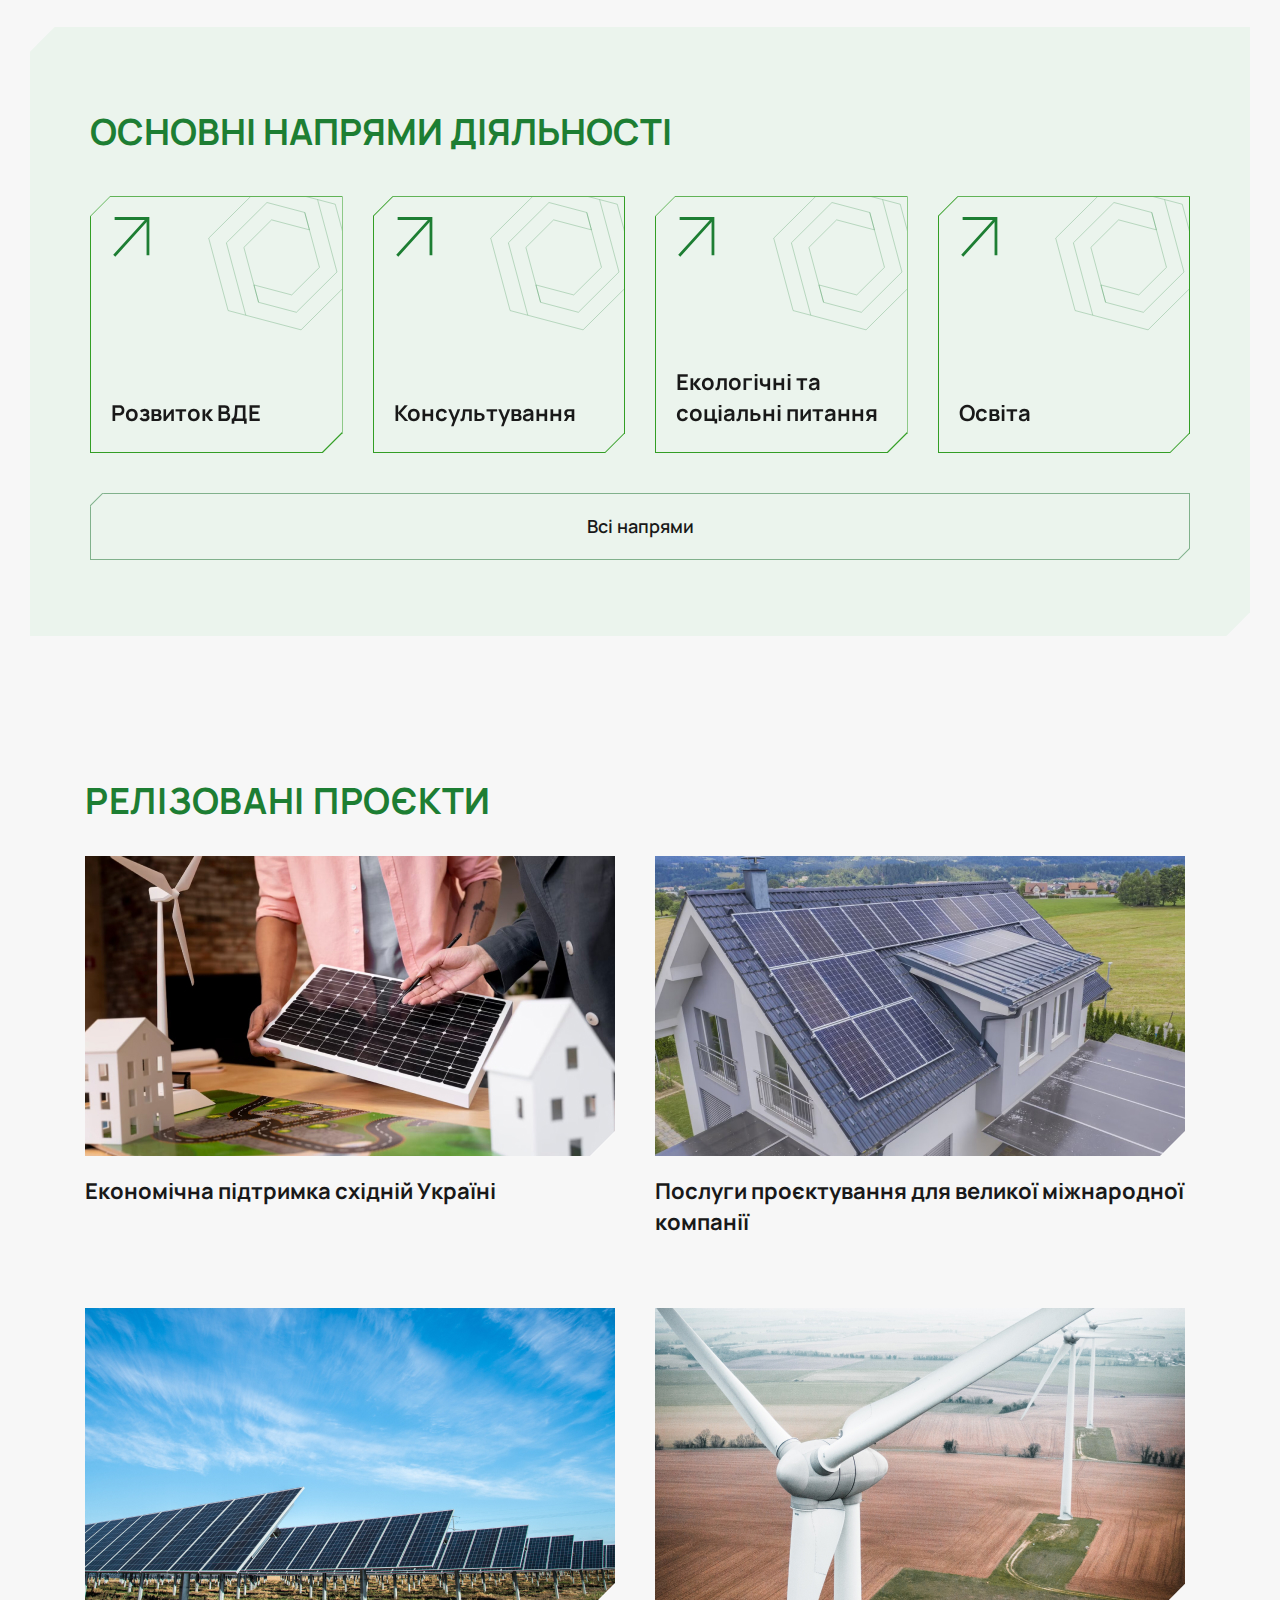
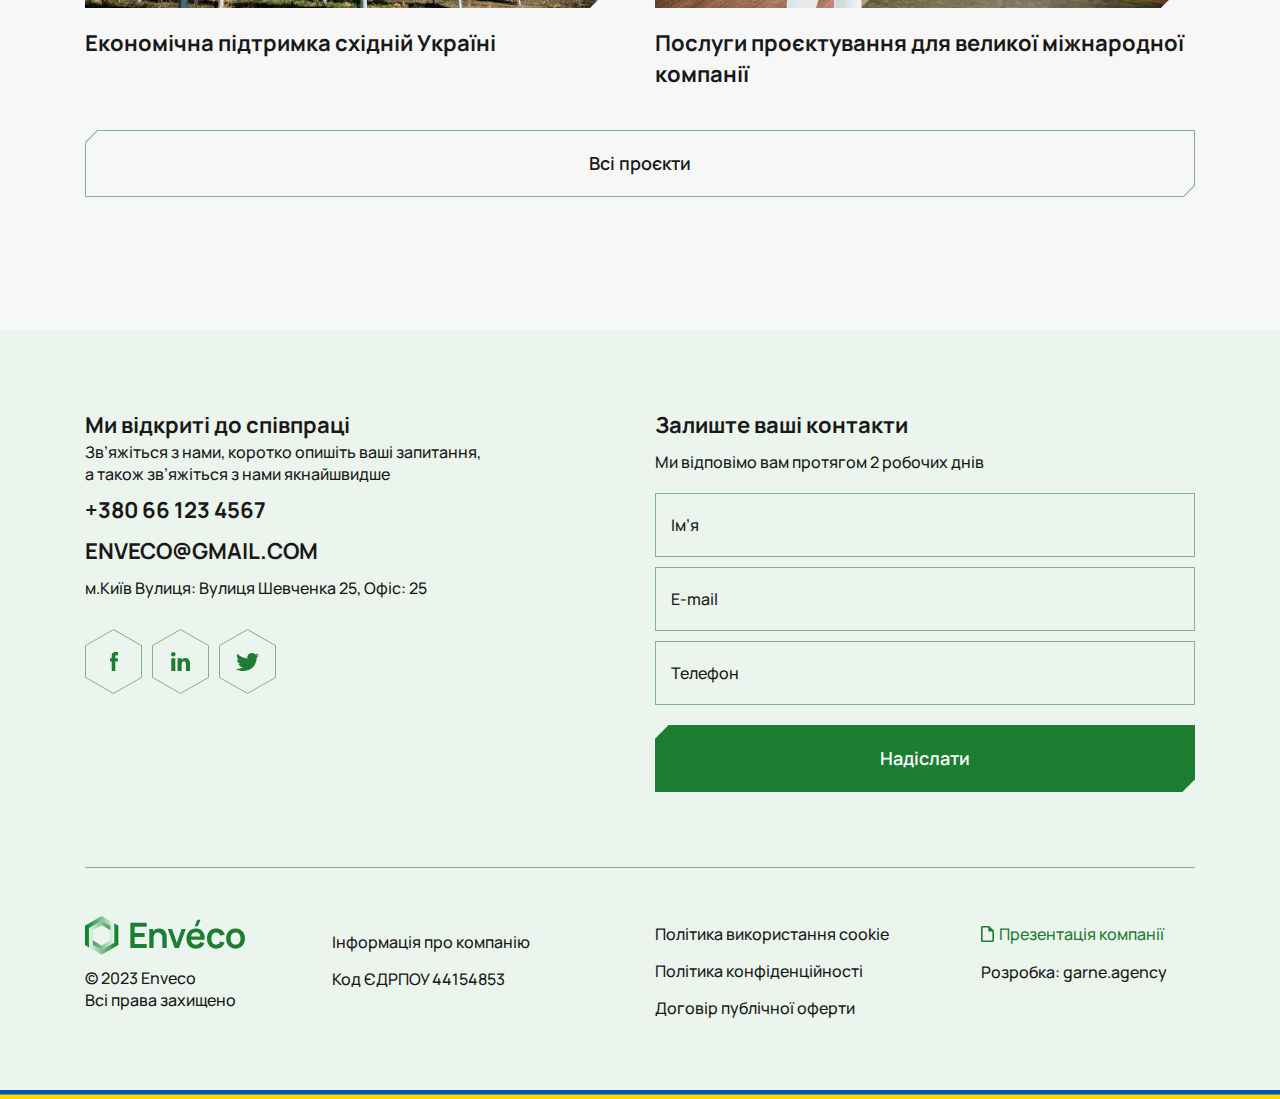
==== commit 1e45a272: "initial" ====
--- a/app/index.html
+++ b/app/index.html
@@ -5,11 +5,25 @@
   <meta charset="UTF-8" />
   <meta name="viewport" content="width=device-width, initial-scale=1.0" />
   <!-- <link rel="shortcut icon" href="favicon.ico" type="image/x-icon" /> -->
-  <link rel="icon" href="./img/favicon 512x512.svg" type="image/svg+xml" />
+  <!-- <link rel="icon" href="./img/favicon 512x512.svg" type="image/svg+xml" /> -->
+  <link
+    rel="shortcut icon"
+    href="./img/favicon.png"
+    sizes="32x32"
+    type="image/png"
+  />
 
   <meta http-equiv="X-UA-Compatible" content="ie=edge" />
-  <meta name="theme-color" content="#111111" />
+  <meta name="theme-color" content="#f7f7f7" />
   <meta property="og:image" content="./img/open-graph.png" />
+
+  <meta property="og:image:width" content="1200" />
+  <meta property="og:image:height" content="630" />
+  <meta property="og:image:type" content="image/png" />
+
+  <meta name="twitter:card" content="summary_large_image" />
+  <meta name="twitter:image" content="./img/open-graph.png" />
+
   <meta
     property="og:title"
     content="Enveco - Відновлювана енергія для стабільного світу"
@@ -204,10 +218,7 @@
   <div class="container">
     <div class="intro__content">
       <div class="intro__content-title">
-        <h1>
-          Відновлювана енергія <br />
-          для стабільного світу
-        </h1>
+        <h1>Відновлювана енергія для стабільного світу</h1>
         <p>
           Ми працюємо, щоб забезпечити енергетичну незалежність та збереження
           ресурсів
@@ -1246,9 +1257,7 @@
             </div>
 
             <div class="button-hidden">
-              <button id="submit" type="submit">
-                <span>Надіслати</span>
-              </button>
+              <button id="submit" type="submit">Надіслати</button>
             </div>
           </form>
         </div>
@@ -1309,7 +1318,9 @@
             </li>
 
             <li>
-              <a href="#!">Розробка: garne.agency</a>
+              <a target="_blank" href="https://garne.agency/"
+                >Розробка: garne.agency</a
+              >
             </li>
           </ul>
         </div>
--- a/app/css/main.css
+++ b/app/css/main.css
@@ -227,14 +227,8 @@
 }
 @media screen and (max-width: 1020px) {
   .header-main {
-    padding-top: 18px;
-    padding-bottom: 18px;
-  }
-}
-@media screen and (max-width: 768px) {
-  .header-main {
-    padding-top: 5px;
-    padding-bottom: 5px;
+    padding-top: 20px;
+    padding-bottom: 20px;
   }
 }
 
@@ -872,11 +866,14 @@
 }
 .mobile-menu__content-btn a:hover {
   background-color: transparent;
-  color: #fff;
-  border: 1px solid #fff;
+  color: #1d7e33;
+  border: 1px solid #1d7e33;
 }
 .mobile-menu__content-btn a:hover::after, .mobile-menu__content-btn a:hover::before {
-  border: 1px solid #fff;
+  border: 1px solid #1d7e33;
+}
+.mobile-menu__content-btn a:hover span {
+  color: #1d7e33;
 }
 .mobile-menu__content-btn a::after {
   content: "";
@@ -1141,6 +1138,11 @@
   border: 1px solid transparent;
   -webkit-clip-path: none;
   clip-path: none;
+  color: #fff;
+  font-size: 18px;
+  font-weight: 600;
+  line-height: 25px;
+  text-align: center;
   /*  &::after {
            content: "";
            position: absolute;
@@ -1188,6 +1190,8 @@
   -ms-transform: rotate(45deg);
   transform: rotate(45deg);
   border: 1px solid transparent;
+  -webkit-transition: 0.2s linear;
+  transition: 0.2s linear;
 }
 .footer__head-form__item form button::before {
   content: "";
@@ -1201,15 +1205,17 @@
   -ms-transform: rotate(45deg);
   transform: rotate(45deg);
   border: 1px solid transparent;
+  -webkit-transition: 0.2s linear;
+  transition: 0.2s linear;
 }
 .footer__head-form__item form button:hover {
-  color: #fff;
+  color: #1d7e33;
   background: transparent;
-  border: 1px solid #fff;
+  border: 1px solid #1d7e33;
 }
 
 .footer__head-form__item form button:hover::after, .footer__head-form__item form button:hover::before {
-  border: 1px solid #fff;
+  border: 1px solid #1d7e33;
 }
 
 .footer__foot {
@@ -1459,12 +1465,6 @@
   .header-wrap {
     padding-bottom: 20px;
     padding-top: 20px;
-  }
-}
-@media screen and (max-width: 768px) {
-  .header-wrap {
-    padding-bottom: 5px;
-    padding-top: 5px;
   }
 }
 
@@ -1758,7 +1758,7 @@
 }
 @media screen and (max-width: 768px) {
   .intro__content {
-    padding-top: 92px;
+    padding-top: 122px;
   }
 }
 .intro__content-title {
@@ -1771,6 +1771,7 @@
   flex-direction: column;
   gap: 20px;
   margin-bottom: 40px;
+  max-width: 840px;
 }
 .intro__content-title h1 {
   width: 100%;
@@ -1860,8 +1861,8 @@
     -ms-flex: 1;
     flex: 1;
     max-width: 100%;
-    -webkit-clip-path: polygon(0 0, 100% 0, 100% 92.4%, 95.4% 100%, 0 100%, 0 0);
-    clip-path: polygon(0 0, 100% 0, 100% 92.4%, 95.4% 100%, 0 100%, 0 0);
+    -webkit-clip-path: polygon(0 0, 100% 0, 100% 89.4%, 93.4% 100%, 0 100%, 0 0);
+    clip-path: polygon(0 0, 100% 0, 100% 89.4%, 93.4% 100%, 0 100%, 0 0);
   }
 }
 .intro__content-cards__item-title {
@@ -1906,6 +1907,8 @@
 @media screen and (max-width: 375px) {
   .intro__content-cards__item-photo img {
     max-width: 100%;
+    -webkit-clip-path: polygon(0 0, 100% 0, 100% 79.4%, 93.4% 100%, 0 100%, 0 0);
+    clip-path: polygon(0 0, 100% 0, 100% 79.4%, 93.4% 100%, 0 100%, 0 0);
   }
 }
 @media screen and (max-width: 375px) {
@@ -2189,7 +2192,7 @@
   height: 100%;
   width: calc(295px + (100vw - 1128px) / 2);
   background: #f7f7f7;
-  z-index: 5;
+  z-index: 50;
 }
 @media screen and (max-width: 1130px) {
   .develop::before {
@@ -2234,7 +2237,7 @@
 .develop__title {
   min-width: 255px;
   position: relative;
-  z-index: 10;
+  z-index: 50;
 }
 @media screen and (max-width: 768px) {
   .develop__title {
@@ -2478,6 +2481,7 @@
   -webkit-box-pack: center;
   -ms-flex-pack: center;
   justify-content: center;
+  z-index: 50;
 }
 @media screen and (max-width: 768px) {
   .card-slider__pagination {
@@ -2925,7 +2929,7 @@
 @media screen and (max-width: 768px) {
   .activity__intro {
     margin-bottom: 60px;
-    padding-top: 63px;
+    padding-top: 103px;
   }
 }
 .activity__intro-wrapper {
@@ -3304,6 +3308,13 @@
   -webkit-transition: 0.2s linear;
   transition: 0.2s linear;
 }
+@media screen and (max-width: 844px) {
+  .activity__plus-cards__item {
+    -webkit-box-flex: 1;
+    -ms-flex: 1;
+    flex: 1;
+  }
+}
 @media screen and (max-width: 768px) {
   .activity__plus-cards__item {
     width: 100%;
@@ -3437,7 +3448,7 @@
 @media screen and (max-width: 768px) {
   .projects__intro {
     margin-bottom: 60px;
-    padding-top: 63px;
+    padding-top: 103px;
   }
 }
 .projects__intro-wrapper {
@@ -3734,7 +3745,7 @@
 @media screen and (max-width: 768px) {
   .team__intro {
     margin-bottom: 60px;
-    padding-top: 63px;
+    padding-top: 103px;
   }
 }
 .team__intro-wrapper {
@@ -4145,6 +4156,8 @@
   -ms-transform: rotate(45deg);
   transform: rotate(45deg);
   border: 1px solid transparent;
+  -webkit-transition: border 0.2s linear;
+  transition: border 0.2s linear;
 }
 .team__cards-banner__content-descr__right a::before {
   content: "";
@@ -4158,6 +4171,8 @@
   -ms-transform: rotate(45deg);
   transform: rotate(45deg);
   border: 1px solid transparent;
+  -webkit-transition: border 0.2s linear;
+  transition: border 0.2s linear;
 }
 .team__cards-banner__content-descr__right a span {
   font-size: 18px;
@@ -4166,6 +4181,8 @@
   letter-spacing: 0em;
   text-align: center;
   color: #fff;
+  -webkit-transition: 0.2 linear;
+  transition: 0.2 linear;
 }
 
 .team__cards-banner__content-descr__right a {
@@ -4176,10 +4193,13 @@
 
 .team__cards-banner__content-descr__right a:hover {
   background: transparent;
-  border: 1px solid #fff;
+  border: 1px solid #1d7e33;
 }
 .team__cards-banner__content-descr__right a:hover::after, .team__cards-banner__content-descr__right a:hover::before {
-  border: 1px solid #fff;
+  border: 1px solid #1d7e33;
+}
+.team__cards-banner__content-descr__right a:hover span {
+  color: #1d7e33;
 }
 
 .team__card {
@@ -4194,7 +4214,7 @@
 }
 @media screen and (max-width: 768px) {
   .team__card {
-    padding-top: 60px;
+    padding-top: 90px;
     margin-bottom: 80px;
   }
 }
@@ -4381,7 +4401,7 @@
 @media screen and (max-width: 768px) {
   .project__intro {
     margin-bottom: 60px;
-    padding-top: 63px;
+    padding-top: 103px;
   }
 }
 .project__intro-wrapper {
@@ -4635,7 +4655,7 @@
 @media screen and (max-width: 768px) {
   .activity-article__intro {
     margin-bottom: 60px;
-    padding-top: 63px;
+    padding-top: 103px;
   }
 }
 .activity-article__intro-wrapper {
@@ -4864,7 +4884,7 @@
 @media screen and (max-width: 768px) {
   .service__intro {
     margin-bottom: 60px;
-    padding-top: 63px;
+    padding-top: 103px;
   }
 }
 .service__intro-wrapper {
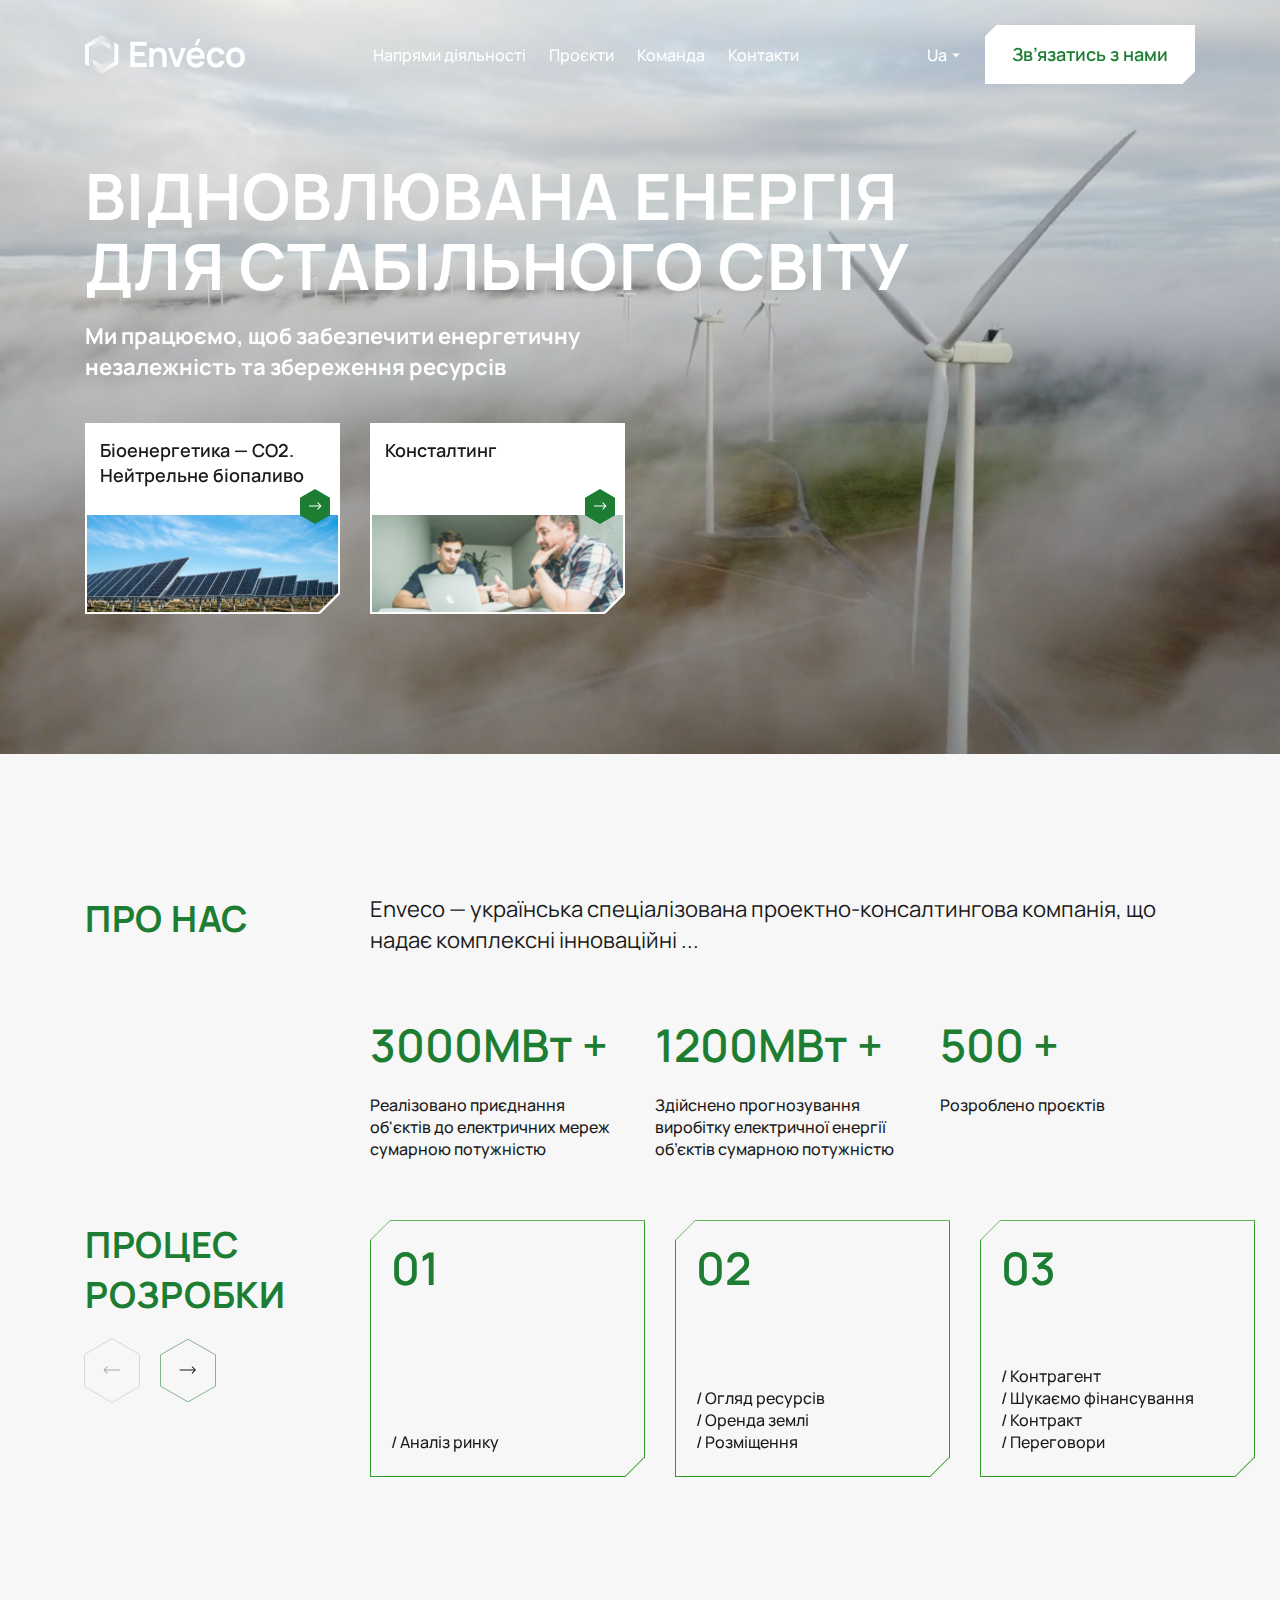
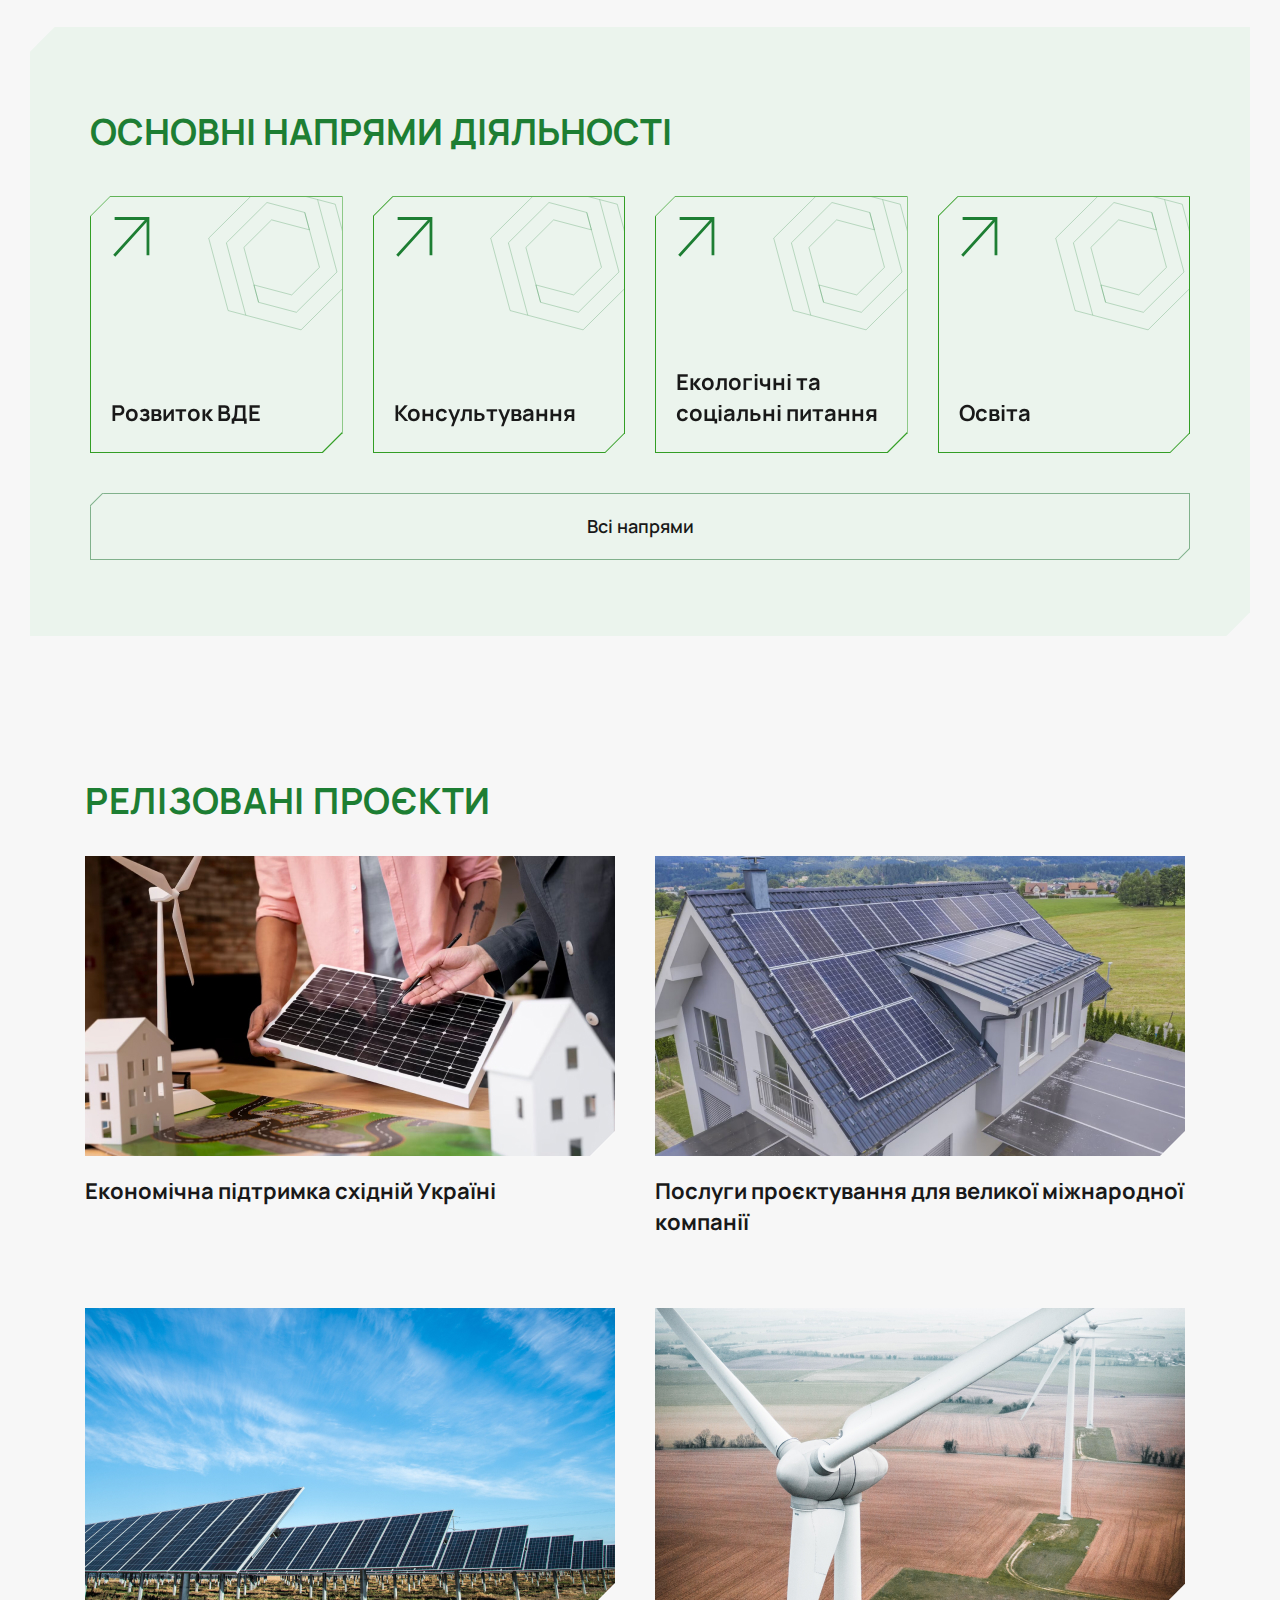
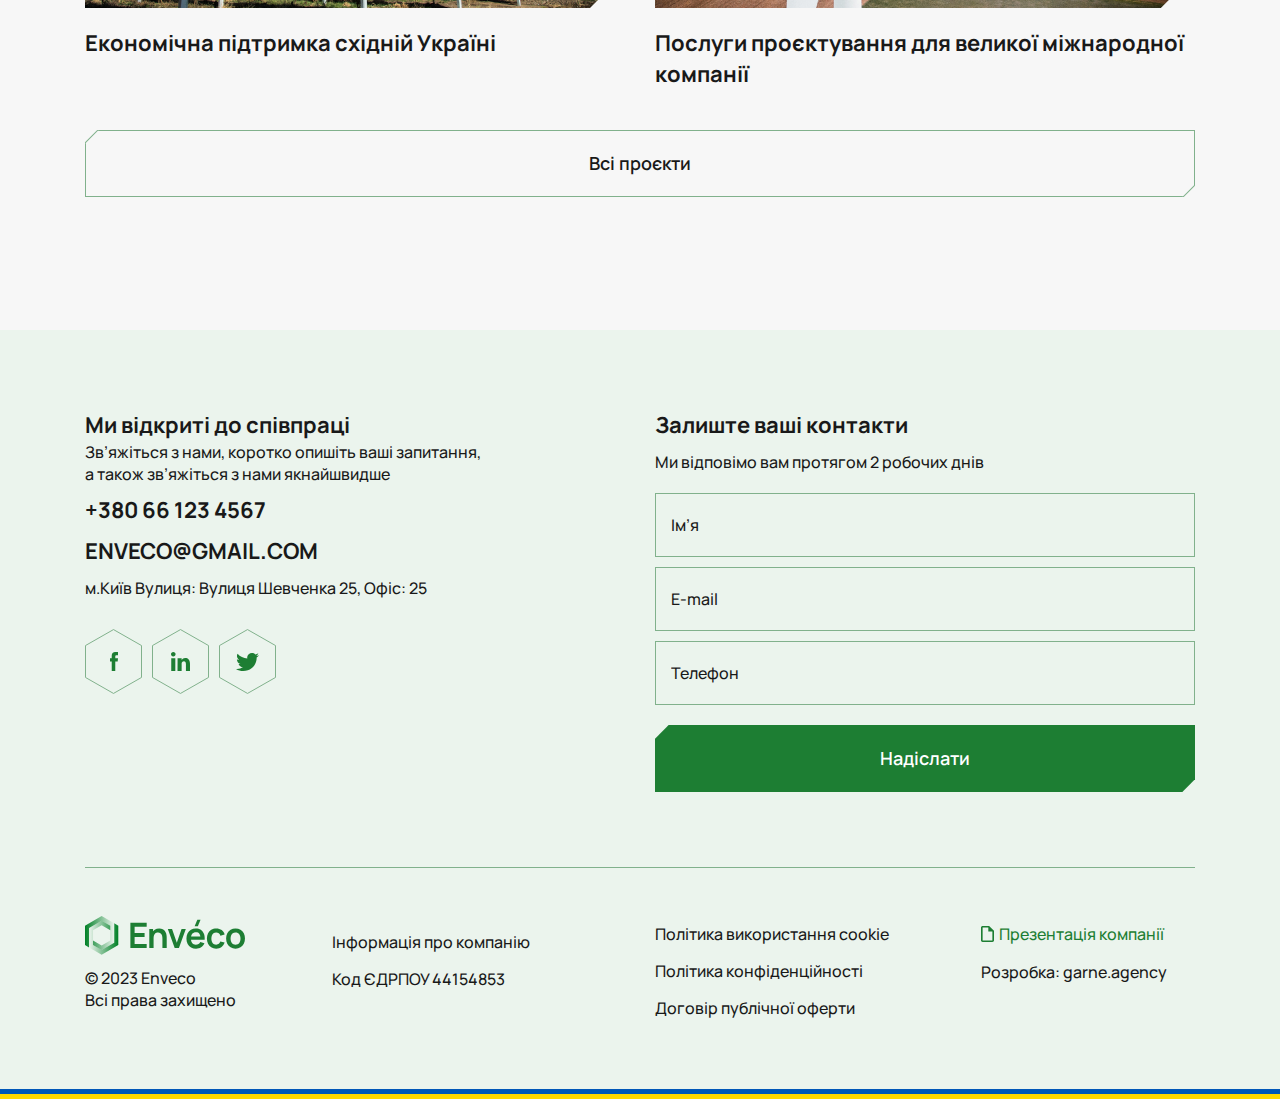
==== commit 27060291: "initial" ====
--- a/app/index.html
+++ b/app/index.html
@@ -4,8 +4,6 @@
 <head>
   <meta charset="UTF-8" />
   <meta name="viewport" content="width=device-width, initial-scale=1.0" />
-  <!-- <link rel="shortcut icon" href="favicon.ico" type="image/x-icon" /> -->
-  <!-- <link rel="icon" href="./img/favicon 512x512.svg" type="image/svg+xml" /> -->
   <link
     rel="shortcut icon"
     href="./img/favicon.png"
@@ -87,85 +85,36 @@
   <div class="header-main" id="header-main">
     <div class="container header-container">
       <a href="/">
-        <img id="logo" src="./img/newWhite-logo.svg" alt="Enveco" />
+        <img
+          id="logo-default"
+          class="logo"
+          src="./img/newWhite-logo.svg"
+          alt="Enveco"
+        />
+        <img
+          id="logo-alt"
+          class="logo"
+          src="./img/newGreen-logo.svg"
+          alt="Enveco"
+        />
       </a>
 
-      <nav class="header__nav">
+      <nav>
         <ul>
-          <div class="menu-wrap-activity">
-            <ul class="menu-activity">
-              <li class="menu-item-activity">
-                <a class="transition main-list" href="pageActivity.html"
-                  >Напрями діяльності
-                  <!-- <span>
-                    <img src="./img/arrowDrop.svg" alt="" />
-                  </span> -->
-                </a>
-                <!-- <ul class="drop-menu-activity">
-                  <li class="drop-menu-item-activity">
-                    <a href="#">Біоенергетика</a>
-                  </li>
-                  <li class="drop-menu-item-activity">
-                    <a href="#">Вітроенергетика</a>
-                  </li>
-                  <li class="drop-menu-item-activity">
-                    <a href="#">Сонячна енергія</a>
-                  </li>
-                  <li class="drop-menu-item-activity">
-                    <a href="#">Гідроенергетика</a>
-                  </li>
-                  <li class="drop-menu-item-activity">
-                    <a href="#">Консультування</a>
-                  </li>
-                  <li class="drop-menu-item-activity">
-                    <a href="#">Біоенергетика</a>
-                  </li>
-                  <li class="drop-menu-item-activity">
-                    <a href="#">Вітроенергетика</a>
-                  </li>
-                  <li class="drop-menu-item-activity">
-                    <a href="#">Сонячна енергія</a>
-                  </li>
-                  <li class="drop-menu-item-activity">
-                    <a href="#">Гідроенергетика</a>
-                  </li>
-                  <li class="drop-menu-item-activity">
-                    <a href="#">Консультування</a>
-                  </li>
-                </ul> -->
-              </li>
-            </ul>
-          </div>
-
           <li>
-            <a
-              class="transition main-list"
-              title="Проєкти"
-              href="pageProjects.html"
-            >
-              Проєкти
-            </a>
+            <a href="pageActivity.html">Напрями діяльності </a>
           </li>
 
           <li>
-            <a
-              class="transition main-list"
-              title="Команда"
-              href="pageTeam.html"
-            >
-              Команда
-            </a>
+            <a title="Проєкти" href="pageProjects.html"> Проєкти </a>
           </li>
 
           <li>
-            <a
-              class="transition main-list"
-              id="contact"
-              title="Контакти"
-              href="#footer"
-            >
-              Контакти
-            </a>
+            <a title="Команда" href="pageTeam.html"> Команда </a>
+          </li>
+
+          <li>
+            <a id="contact" title="Контакти" href="#footer"> Контакти </a>
           </li>
         </ul>
       </nav>
@@ -178,7 +127,30 @@
                 <a id="lang-main" href="#"
                   >Ua
                   <span>
-                    <img id="main-arrow" src="./img/arrowDrop.svg" alt="" />
+                    <svg
+                      id="default-arrow"
+                      width="18"
+                      height="18"
+                      viewBox="0 0 18 18"
+                      fill="none"
+                      xmlns="http://www.w3.org/2000/svg"
+                    >
+                      <path d="M9 11.25L5.25 7.5H12.75L9 11.25Z" fill="white" />
+                    </svg>
+
+                    <svg
+                      id="hidden-arrow"
+                      width="18"
+                      height="19"
+                      viewBox="0 0 18 19"
+                      fill="none"
+                      xmlns="http://www.w3.org/2000/svg"
+                    >
+                      <path
+                        d="M9 11.6875L5.25 7.9375H12.75L9 11.6875Z"
+                        fill="#191919"
+                      />
+                    </svg>
                   </span>
                 </a>
                 <ul class="drop-menu">
@@ -205,11 +177,33 @@
         <span id="new-burger__text" class="burger-text"> Меню </span>
 
         <span class="burger-img">
-          <img
-            id="new-burger__thumb"
-            src="./img/burger-item.svg"
-            alt="Burger"
-          />
+          <svg
+            id="default-burger"
+            width="20"
+            height="20"
+            viewBox="0 0 20 20"
+            fill="none"
+            xmlns="http://www.w3.org/2000/svg"
+          >
+            <path
+              d="M1 16V14H19V16H1ZM1 11V9H19V11H1ZM1 6V4H19V6H1Z"
+              fill="#1D7E33"
+            />
+          </svg>
+
+          <svg
+            id="hidden-burger"
+            width="18"
+            height="12"
+            viewBox="0 0 18 12"
+            fill="none"
+            xmlns="http://www.w3.org/2000/svg"
+          >
+            <path
+              d="M0 12V10H18V12H0ZM0 7V5H18V7H0ZM0 2V0H18V2H0Z"
+              fill="white"
+            />
+          </svg>
         </span>
       </div>
     </div>
@@ -976,49 +970,10 @@
     </div>
 
     <div class="mobile-menu__content-items">
-      <div class="mobile-menu__content-list">
-        <a href="pageActivity.html" class="accordion">
-          Напрями діяльності
-
-          <!-- <span>
-            <img src="./img/mobile-drop.svg" alt="Drop" />
-          </span> -->
-        </a>
-        <!-- <div class="accordionDrop">
-          <ul>
-            <li>
-              <a href="#!">Біоенергетика</a>
-            </li>
-            <li>
-              <a href="#!">Вітроенергетика</a>
-            </li>
-            <li>
-              <a href="#!">Сонячна енергія</a>
-            </li>
-            <li>
-              <a href="#!">Гідроенергетика</a>
-            </li>
-            <li>
-              <a href="#!">Консультування</a>
-            </li>
-            <li>
-              <a href="#!">Екологія</a>
-            </li>
-            <li>
-              <a href="#!">Освіта</a>
-            </li>
-            <li>
-              <a href="#!">Соціальні питання</a>
-            </li>
-
-            <li>
-              <a href="pageActivity.html"> Всі напрями </a>
-            </li>
-          </ul>
-        </div> -->
-      </div>
-
       <ul>
+        <li>
+          <a href="pageActivity.html" class="accordion"> Напрями діяльності </a>
+        </li>
         <li>
           <a href="./pageProjects.html">Проєкти</a>
         </li>
@@ -1059,7 +1014,8 @@
   <!-- footer -->
   <footer class="footer" id="footer">
   <div class="footer-ua">
-    <img src="./img/ua.jpg" alt="UA" />
+    <div></div>
+    <div></div>
   </div>
 
   <div class="container">
@@ -1257,7 +1213,10 @@
             </div>
 
             <div class="button-hidden">
-              <button id="submit" type="submit">Надіслати</button>
+              <button id="submit">
+                Надіслати
+                <input type="submit" />
+              </button>
             </div>
           </form>
         </div>
@@ -1311,7 +1270,25 @@
             <li>
               <a class="presentation-link" href="#!">
                 <span>
-                  <img src="./img/presentation-icon.svg" alt="Presentation" />
+                  <svg
+                    width="13"
+                    height="16"
+                    viewBox="0 0 13 16"
+                    fill="none"
+                    xmlns="http://www.w3.org/2000/svg"
+                  >
+                    <g clip-path="url(#clip0_654_4986)">
+                      <path
+                        d="M1.625 16C1.17813 16 0.795573 15.8433 0.477344 15.53C0.159115 15.2167 0 14.84 0 14.4V1.6C0 1.16 0.159115 0.783333 0.477344 0.47C0.795573 0.156667 1.17813 0 1.625 0H8.125L13 4.8V14.4C13 14.84 12.8409 15.2167 12.5227 15.53C12.2044 15.8433 11.8219 16 11.375 16H1.625ZM7.3125 5.6V1.6H1.625V14.4H11.375V5.6H7.3125Z"
+                        fill="#1D7E33"
+                      />
+                    </g>
+                    <defs>
+                      <clipPath id="clip0_654_4986">
+                        <rect width="13" height="16" fill="white" />
+                      </clipPath>
+                    </defs>
+                  </svg>
                 </span>
                 Презентація компанії
               </a>
--- a/app/css/main.css
+++ b/app/css/main.css
@@ -106,7 +106,7 @@
   padding: 0 30px;
 }
 
-input {
+input:not([type=submit]) {
   width: 100%;
   font-family: "Manrope";
   font-size: 16px;
@@ -120,7 +120,7 @@
   border: 1px solid #81b18c;
 }
 @media screen and (max-width: 520px) {
-  input {
+  input:not([type=submit]) {
     padding: 20px 100px 20px 15px;
   }
 }
@@ -190,6 +190,19 @@
   font-weight: 600;
   line-height: 25px;
   text-align: center;
+}
+
+input[type=submit] {
+  -webkit-transition: 0.2s linear;
+  transition: 0.2s linear;
+  border: none;
+  outline: none;
+  color: #fff;
+  font-size: 18px;
+  font-weight: 600;
+  line-height: 25px;
+  text-align: center;
+  background: transparent;
 }
 
 #header-main {
@@ -244,34 +257,6 @@
   justify-content: space-between;
 }
 
-.header__nav ul {
-  display: -webkit-box;
-  display: -ms-flexbox;
-  display: flex;
-  -webkit-box-align: center;
-  -ms-flex-align: center;
-  align-items: center;
-  -webkit-box-pack: justify;
-  -ms-flex-pack: justify;
-  justify-content: space-between;
-  gap: 23px;
-}
-.header__nav ul li a {
-  display: block;
-  width: -webkit-max-content;
-  width: -moz-max-content;
-  width: max-content;
-  font-size: 16px;
-  font-weight: 500;
-  line-height: 22px;
-  color: #fff;
-  -webkit-transition: 0.1s linear;
-  transition: 0.1s linear;
-}
-.header__nav ul li a:hover {
-  color: #1d7e33 !important;
-}
-
 .header__btn {
   display: -webkit-box;
   display: -ms-flexbox;
@@ -296,13 +281,6 @@
   color: #fff;
 }
 .header__btn-link a {
-  /* clip-path: polygon(6% 0, 100% 0, 100% 85%, 94% 100%, 0 100%, 0 16%);
-
-  display: inline-flex;
-  align-items: center;
-  justify-content: center;
-
-  background: #fff; */
   -webkit-clip-path: polygon(5.5% 0, 100% 0, 100% 79%, 94% 100%, 0 100%, 0 19%);
   clip-path: polygon(5.5% 0, 100% 0, 100% 79%, 94% 100%, 0 100%, 0 19%);
   border: 1px solid transparent;
@@ -912,6 +890,60 @@
   color: #fff;
 }
 
+#logo-alt,
+#hidden-arrow,
+#hidden-burger {
+  display: none;
+}
+
+#lang-main span {
+  display: -webkit-box;
+  display: -ms-flexbox;
+  display: flex;
+}
+
+@media screen and (max-width: 976px) {
+  .header-container nav {
+    display: none;
+  }
+}
+.header-container nav ul {
+  display: -webkit-box;
+  display: -ms-flexbox;
+  display: flex;
+  -webkit-box-align: center;
+  -ms-flex-align: center;
+  align-items: center;
+  -webkit-box-pack: justify;
+  -ms-flex-pack: justify;
+  justify-content: space-between;
+  gap: 23px;
+}
+.header-container nav ul li a {
+  display: block;
+  width: -webkit-max-content;
+  width: -moz-max-content;
+  width: max-content;
+  font-size: 16px;
+  font-weight: 500;
+  line-height: 22px;
+  color: #fff;
+  -webkit-transition: 0.1s linear;
+  transition: 0.1s linear;
+}
+.header-container nav ul li a:hover {
+  color: #1d7e33 !important;
+}
+
+.another-header .header-container nav ul li a {
+  color: #191919 !important;
+  -webkit-transition: 0.1s linear;
+  transition: 0.1s linear;
+}
+.another-header .header-container nav ul li a:hover {
+  color: #1d7e33 !important;
+}
+
 .footer {
   background: #ebf4ed;
   position: relative;
@@ -933,9 +965,22 @@
   width: 100%;
   left: 0;
   bottom: 0;
-}
-.footer-ua img {
-  width: 100%;
+  height: 10px;
+  display: -webkit-box;
+  display: -ms-flexbox;
+  display: flex;
+  -webkit-box-orient: vertical;
+  -webkit-box-direction: normal;
+  -ms-flex-direction: column;
+  flex-direction: column;
+}
+.footer-ua > div:first-child {
+  background: #0057b8;
+  height: 5px;
+}
+.footer-ua > div:last-child {
+  height: 5px;
+  background: #ffd700;
 }
 
 .footer__head {
@@ -1132,6 +1177,7 @@
   margin-top: 10px;
 }
 .footer__head-form__item form button {
+  cursor: pointer;
   -webkit-transition: 0.2s linear;
   transition: 0.2s linear;
   position: relative;
@@ -1143,40 +1189,6 @@
   font-weight: 600;
   line-height: 25px;
   text-align: center;
-  /*  &::after {
-           content: "";
-           position: absolute;
-           transform: rotate(45deg);
-           width: 1px;
-           height: 100%;
-           background: #fff;
-           top: -21%;
-           left: -1%;
-           opacity: 0;
-           transition: 0.2s linear;
-
-           @media screen and (max-width: 1030px) {
-             top: -10px;
-           }
-         }
-
-         &::before {
-           content: "";
-           position: absolute;
-           transform: rotate(45deg);
-           width: 1px;
-           height: 100%;
-           background: #fff;
-           bottom: -21%;
-           right: -1%;
-           opacity: 0;
-           transition: 0.2s linear;
-
-           @media screen and (max-width: 1030px) {
-             bottom: -10px;
-           }
-         }
-  */
 }
 .footer__head-form__item form button::after {
   content: "";
@@ -1208,7 +1220,19 @@
   -webkit-transition: 0.2s linear;
   transition: 0.2s linear;
 }
+.footer__head-form__item form button input[type=submit] {
+  position: absolute;
+  left: 0;
+  top: 0;
+  width: 100%;
+  height: 100%;
+  opacity: 0;
+  visibility: hidden;
+}
 .footer__head-form__item form button:hover {
+  /* input[type="submit"] {
+    color: #1d7e33 !important;
+  } */
   color: #1d7e33;
   background: transparent;
   border: 1px solid #1d7e33;
@@ -1384,6 +1408,9 @@
   color: #191919;
 }
 .footer__foot-police ul li a span {
+  display: -webkit-box;
+  display: -ms-flexbox;
+  display: flex;
   width: 13px;
   height: 16px;
   margin-right: 5px;
@@ -1662,6 +1689,45 @@
   width: 100%;
 }
 
+@media screen and (max-width: 976px) {
+  .header-wrap nav {
+    display: none;
+  }
+}
+.header-wrap nav ul {
+  display: -webkit-box;
+  display: -ms-flexbox;
+  display: flex;
+  -webkit-box-align: center;
+  -ms-flex-align: center;
+  align-items: center;
+  -webkit-box-pack: justify;
+  -ms-flex-pack: justify;
+  justify-content: space-between;
+  gap: 23px;
+}
+.header-wrap nav ul li a {
+  display: block;
+  width: -webkit-max-content;
+  width: -moz-max-content;
+  width: max-content;
+  font-size: 16px;
+  font-weight: 500;
+  line-height: 22px;
+  color: #191919;
+  -webkit-transition: 0.1s linear;
+  transition: 0.1s linear;
+}
+.header-wrap nav ul li a:hover {
+  color: #1d7e33 !important;
+}
+
+.menu-item a span {
+  display: -webkit-box;
+  display: -ms-flexbox;
+  display: flex;
+}
+
 .intro {
   position: relative;
   overflow: hidden;
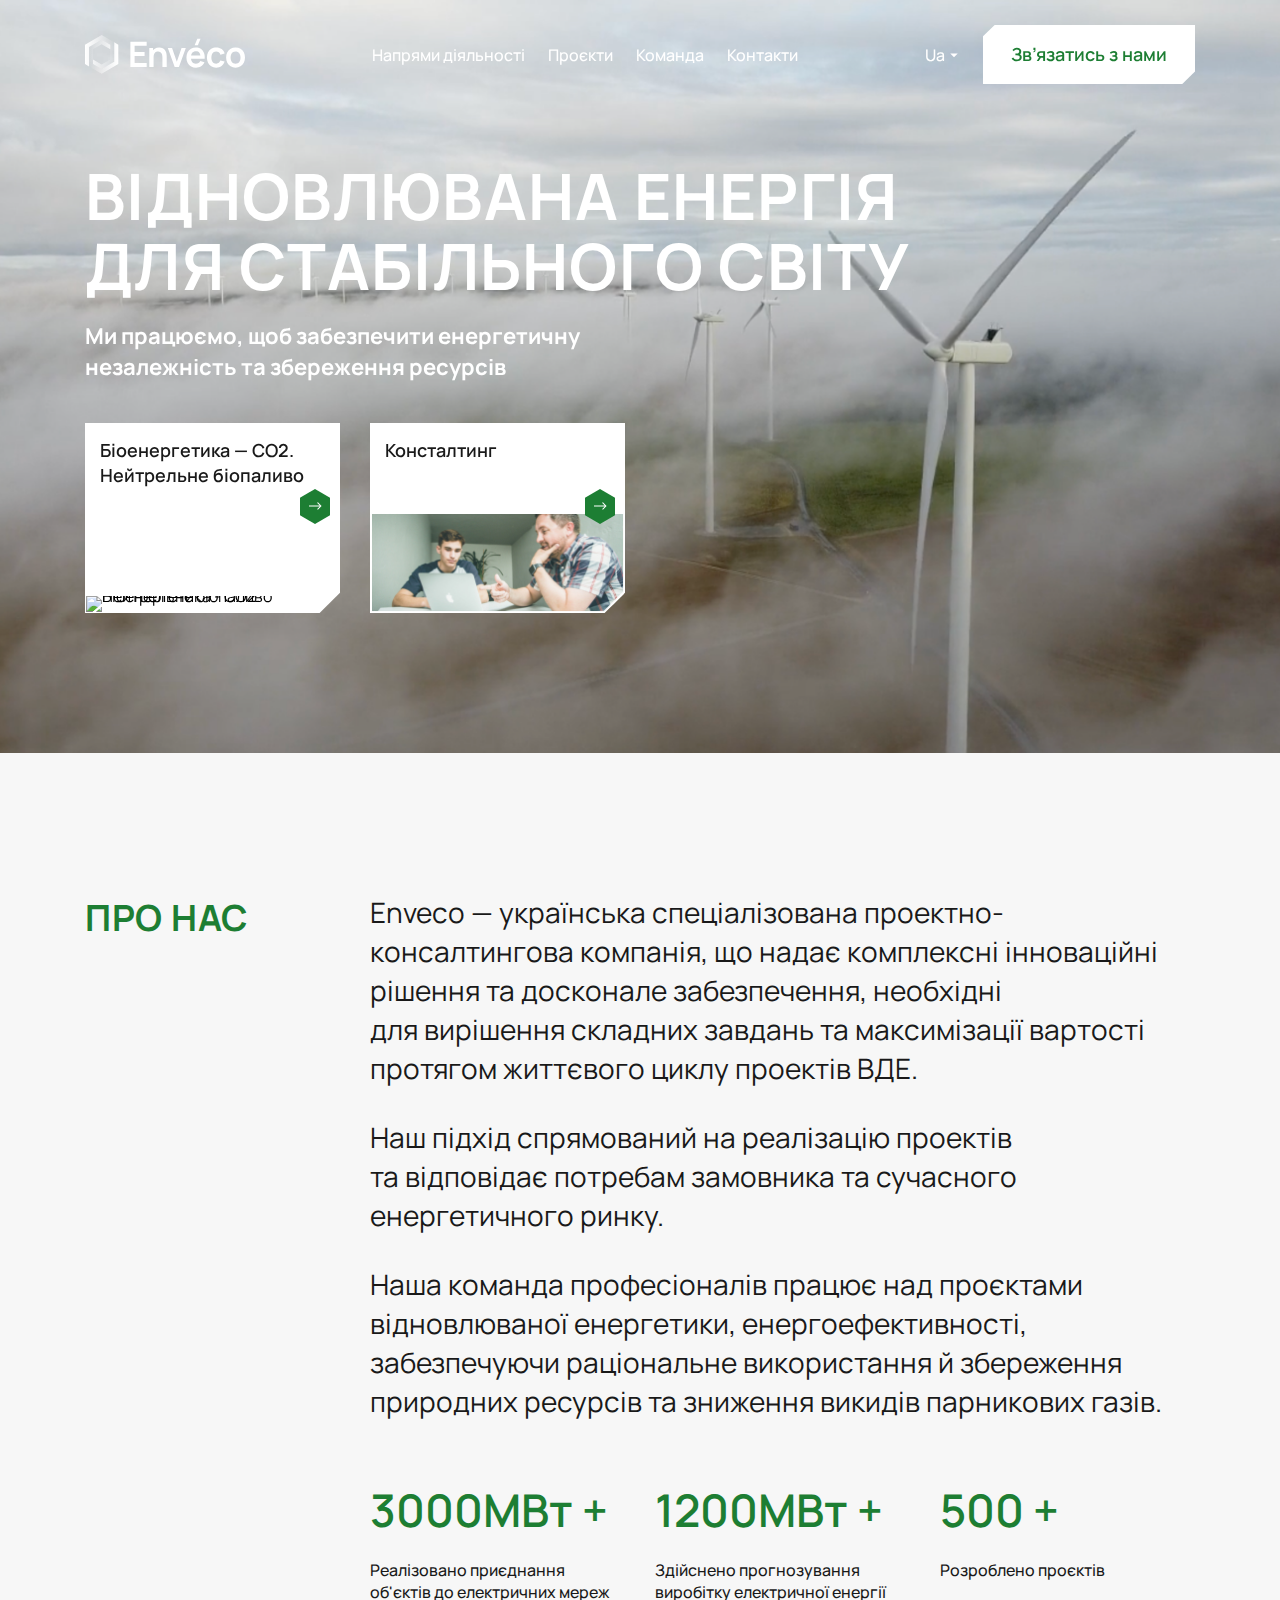
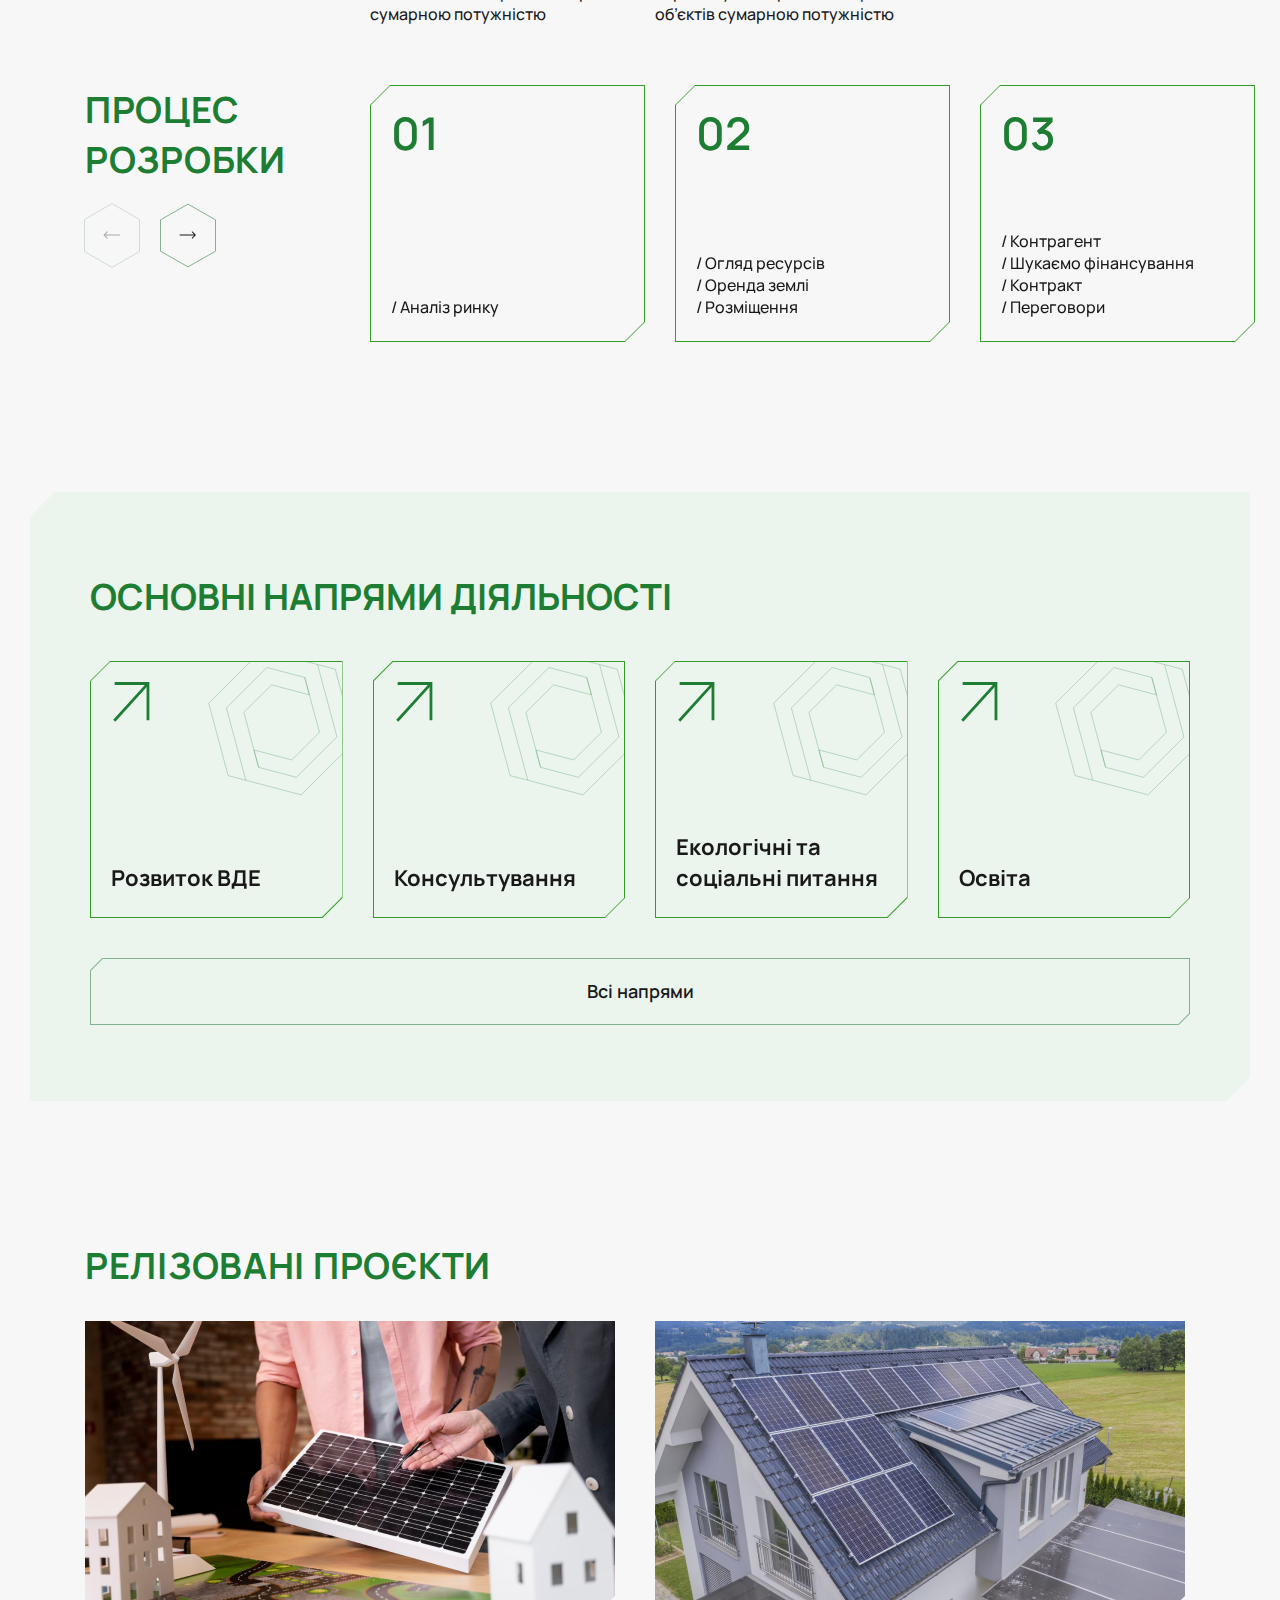
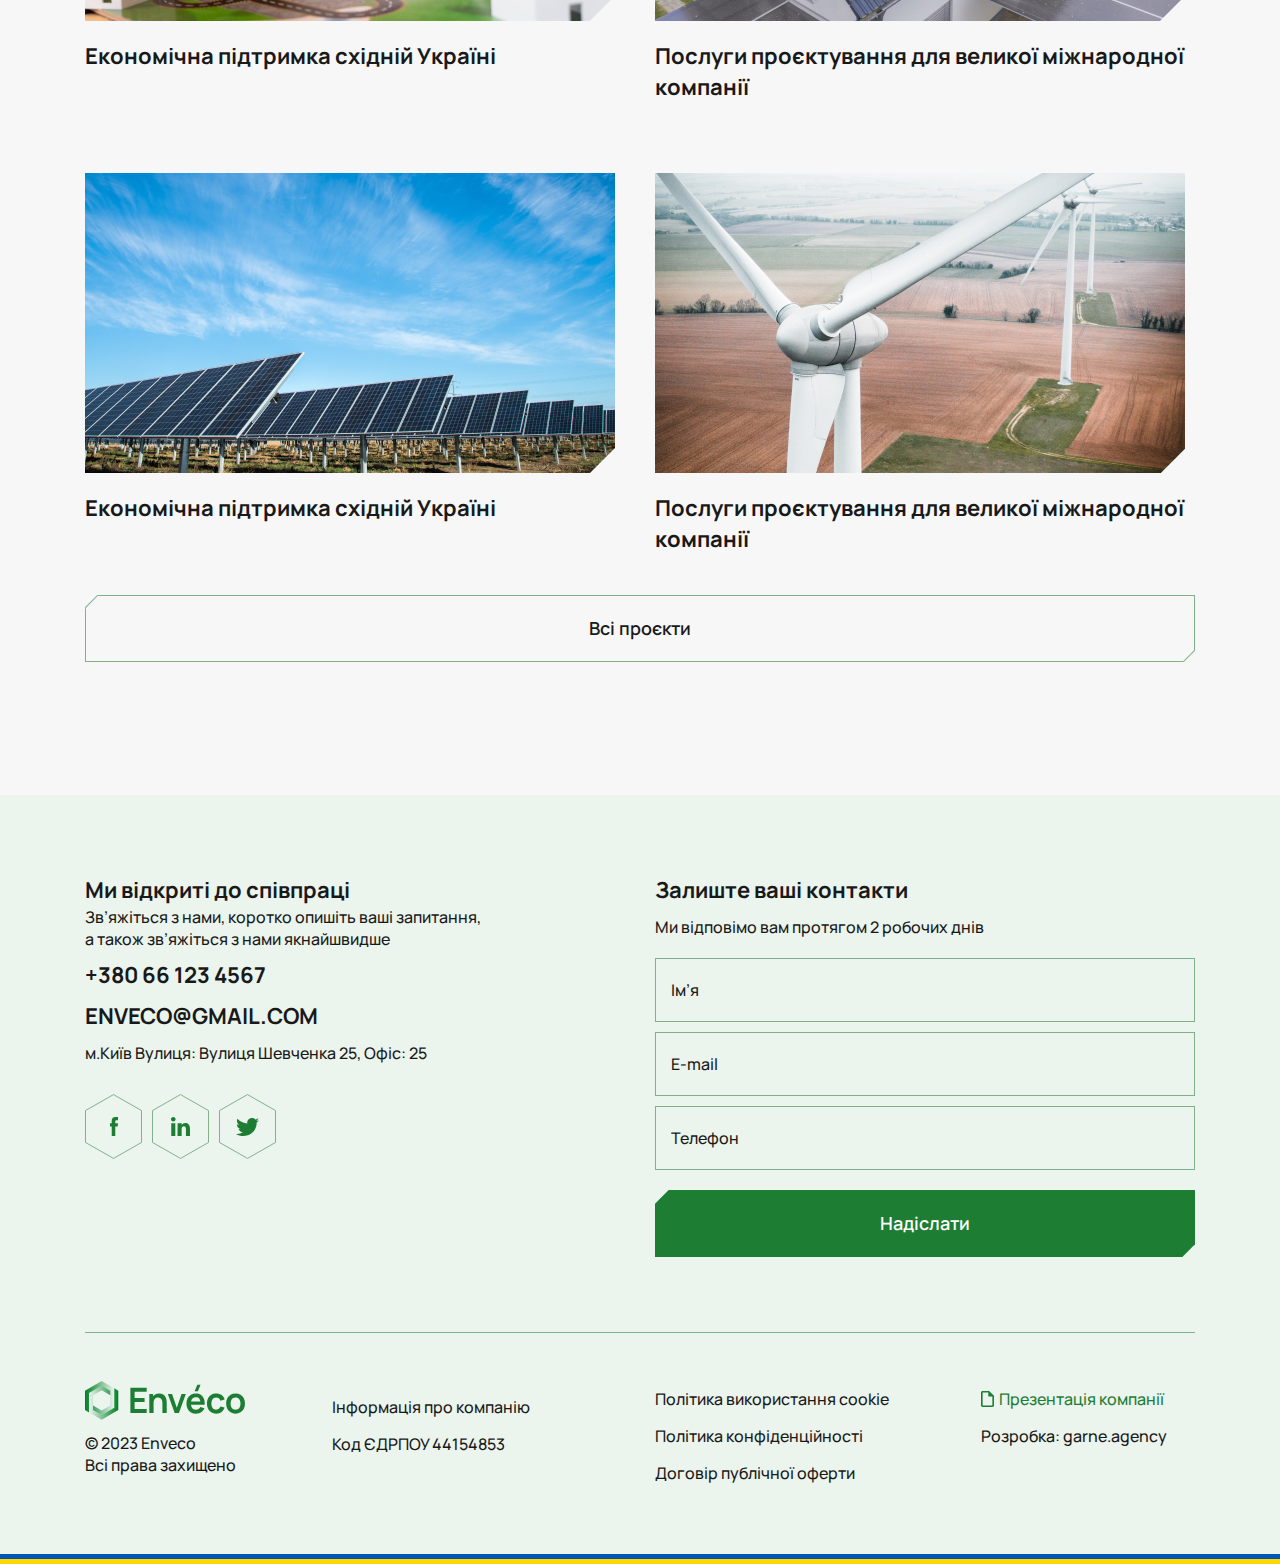
==== commit 7c252d09: "fix" ====
--- a/app/index.html
+++ b/app/index.html
@@ -248,7 +248,7 @@
 
           <div class="intro__content-cards__item-photo">
             <img
-              src="./img/introCard-1.jpg"
+              src="./../img/intro-photo.png"
               alt="Біоенергетика - CO2. Нейтрельне біопаливо"
             />
           </div>
@@ -315,12 +315,16 @@
             парникових газів.
           </p>
         </div>
+        <!--==================== CHANGE ====================-->
 
         <div class="projects__cards-link">
-          <a href="#!" id="readMoreButton">
-            <span> Читати детальніше </span>
+          <a href="#!" id="readMoreButton"
+            >»
+            <span class="show-text">Читати детальніше</span>
+            <span style="display: none" class="hide-text">Сховати деталі</span>
           </a>
         </div>
+        <!--==================== CHANGE ====================-->
 
         <div class="about__content-descr__cards">
           <div class="about__content-descr__cards-item">
@@ -387,28 +391,6 @@
             <a href="#!">
               <span class="num">03</span>
 
-              <!-- <div class="cards-arrow">
-                <svg
-                  width="40"
-                  height="43"
-                  viewBox="0 0 40 43"
-                  fill="none"
-                  xmlns="http://www.w3.org/2000/svg"
-                >
-                  <path
-                    d="M2.99805 40.5241L36.4291 3.60449"
-                    stroke="#1D7E33"
-                    stroke-width="2.99962"
-                    stroke-linecap="square"
-                  />
-                  <path
-                    d="M3.90674 1.60889H38.237V39.5215"
-                    stroke="#1D7E33"
-                    stroke-width="2.99962"
-                    stroke-linecap="square"
-                  />
-                </svg>
-              </div> -->
               <div class="text">
                 <h3>/ Контрагент</h3>
                 <h3>/ Шукаємо фінансування</h3>
@@ -423,28 +405,6 @@
             <a href="#!">
               <span class="num">04</span>
 
-              <!-- <div class="cards-arrow">
-                <svg
-                  width="40"
-                  height="43"
-                  viewBox="0 0 40 43"
-                  fill="none"
-                  xmlns="http://www.w3.org/2000/svg"
-                >
-                  <path
-                    d="M2.99805 40.5241L36.4291 3.60449"
-                    stroke="#1D7E33"
-                    stroke-width="2.99962"
-                    stroke-linecap="square"
-                  />
-                  <path
-                    d="M3.90674 1.60889H38.237V39.5215"
-                    stroke="#1D7E33"
-                    stroke-width="2.99962"
-                    stroke-linecap="square"
-                  />
-                </svg>
-              </div> -->
               <h3>/ Аналіз ринку</h3>
             </a>
           </div>
@@ -454,28 +414,6 @@
             <a href="#!">
               <span class="num">05</span>
 
-              <!-- <div class="cards-arrow">
-                <svg
-                  width="40"
-                  height="43"
-                  viewBox="0 0 40 43"
-                  fill="none"
-                  xmlns="http://www.w3.org/2000/svg"
-                >
-                  <path
-                    d="M2.99805 40.5241L36.4291 3.60449"
-                    stroke="#1D7E33"
-                    stroke-width="2.99962"
-                    stroke-linecap="square"
-                  />
-                  <path
-                    d="M3.90674 1.60889H38.237V39.5215"
-                    stroke="#1D7E33"
-                    stroke-width="2.99962"
-                    stroke-linecap="square"
-                  />
-                </svg>
-              </div> -->
               <h3>/ Аналіз ринку</h3>
             </a>
           </div>
@@ -485,28 +423,6 @@
             <a href="#!">
               <span class="num">06</span>
 
-              <!-- <div class="cards-arrow">
-                <svg
-                  width="40"
-                  height="43"
-                  viewBox="0 0 40 43"
-                  fill="none"
-                  xmlns="http://www.w3.org/2000/svg"
-                >
-                  <path
-                    d="M2.99805 40.5241L36.4291 3.60449"
-                    stroke="#1D7E33"
-                    stroke-width="2.99962"
-                    stroke-linecap="square"
-                  />
-                  <path
-                    d="M3.90674 1.60889H38.237V39.5215"
-                    stroke="#1D7E33"
-                    stroke-width="2.99962"
-                    stroke-linecap="square"
-                  />
-                </svg>
-              </div> -->
               <h3>/ Аналіз ринку</h3>
             </a>
           </div>
@@ -516,28 +432,6 @@
             <a href="#!">
               <span class="num">07</span>
 
-              <!--  <div class="cards-arrow">
-                <svg
-                  width="40"
-                  height="43"
-                  viewBox="0 0 40 43"
-                  fill="none"
-                  xmlns="http://www.w3.org/2000/svg"
-                >
-                  <path
-                    d="M2.99805 40.5241L36.4291 3.60449"
-                    stroke="#1D7E33"
-                    stroke-width="2.99962"
-                    stroke-linecap="square"
-                  />
-                  <path
-                    d="M3.90674 1.60889H38.237V39.5215"
-                    stroke="#1D7E33"
-                    stroke-width="2.99962"
-                    stroke-linecap="square"
-                  />
-                </svg>
-              </div> -->
               <h3>/ Аналіз ринку</h3>
             </a>
           </div>
@@ -547,28 +441,6 @@
             <a href="#!">
               <span class="num">08</span>
 
-              <!-- <div class="cards-arrow">
-                <svg
-                  width="40"
-                  height="43"
-                  viewBox="0 0 40 43"
-                  fill="none"
-                  xmlns="http://www.w3.org/2000/svg"
-                >
-                  <path
-                    d="M2.99805 40.5241L36.4291 3.60449"
-                    stroke="#1D7E33"
-                    stroke-width="2.99962"
-                    stroke-linecap="square"
-                  />
-                  <path
-                    d="M3.90674 1.60889H38.237V39.5215"
-                    stroke="#1D7E33"
-                    stroke-width="2.99962"
-                    stroke-linecap="square"
-                  />
-                </svg>
-              </div> -->
               <h3>/ Аналіз ринку</h3>
             </a>
           </div>
--- a/app/css/main.css
+++ b/app/css/main.css
@@ -298,6 +298,7 @@
   transition: 0.1s linear;
   position: relative;
   overflow: hidden;
+  width: 212px;
 }
 .header__btn-link a::after {
   content: "";
@@ -1554,6 +1555,7 @@
   transition: 0.2s linear;
   position: relative;
   overflow: hidden;
+  width: 212px;
 }
 .header__btn-link__main a::after {
   content: "";
@@ -1731,9 +1733,6 @@
 .intro {
   position: relative;
   overflow: hidden;
-  /* background-repeat: no-repeat;
-  background-size: cover;
-  background-position: center; */
   margin-bottom: 140px;
   padding-bottom: 140px;
 }
@@ -1952,6 +1951,7 @@
   -webkit-box-flex: 1;
   -ms-flex: 1;
   flex: 1;
+  max-height: 100px;
   display: -webkit-box;
   display: -ms-flexbox;
   display: flex;
@@ -1961,6 +1961,8 @@
   margin-top: auto;
   max-width: 255px;
   padding: 1px;
+  -webkit-clip-path: polygon(0 0, 100% 0, 100% 85.5%, 92% 100%, 0 100%, 0 0);
+  clip-path: polygon(0 0, 100% 0, 100% 85.5%, 92% 100%, 0 100%, 0 0);
 }
 @media screen and (max-width: 375px) {
   .intro__content-cards__item-photo {
@@ -1969,6 +1971,18 @@
 }
 .intro__content-cards__item-photo img {
   overflow: hidden;
+  width: 100%;
+  -o-object-fit: cover;
+  object-fit: cover;
+  -webkit-clip-path: polygon(0 0, 100% 0, 100% 85.4%, 92% 100%, 0 100%, 0 0);
+  clip-path: polygon(0 0, 100% 0, 100% 85.4%, 92% 100%, 0 100%, 0 0);
+}
+@media screen and (max-width: 590px) {
+  .intro__content-cards__item-photo img {
+    max-width: 100%;
+    -webkit-clip-path: polygon(0 0, 100% 0, 100% 80.4%, 92% 100%, 0 100%, 0 0);
+    clip-path: polygon(0 0, 100% 0, 100% 80.4%, 92% 100%, 0 100%, 0 0);
+  }
 }
 @media screen and (max-width: 375px) {
   .intro__content-cards__item-photo img {
@@ -1986,6 +2000,7 @@
 @media screen and (max-width: 590px) {
   .intro__content-cards__item-photo img {
     height: 100px;
+    width: 100%;
   }
 }
 
@@ -2232,6 +2247,28 @@
 
 .about__content-descr .projects__cards-link a:hover {
   background: transparent;
+}
+
+@media (max-width: 768px) {
+  /* Задайте желаемую ширину экрана */
+  #textBlock p:not(:first-child) {
+    display: none;
+  }
+  #textBlock p:first-child {
+    overflow: hidden;
+    text-overflow: ellipsis;
+    display: -webkit-box;
+    -webkit-line-clamp: 3; /* Количество отображаемых строк */
+    -webkit-box-orient: vertical;
+  }
+  #textBlock p.active {
+    overflow: initial;
+    text-overflow: initial;
+    display: block;
+  }
+}
+.about__content-descr .projects__cards-link a:hover span {
+  color: #000 !important;
 }
 
 .develop {
